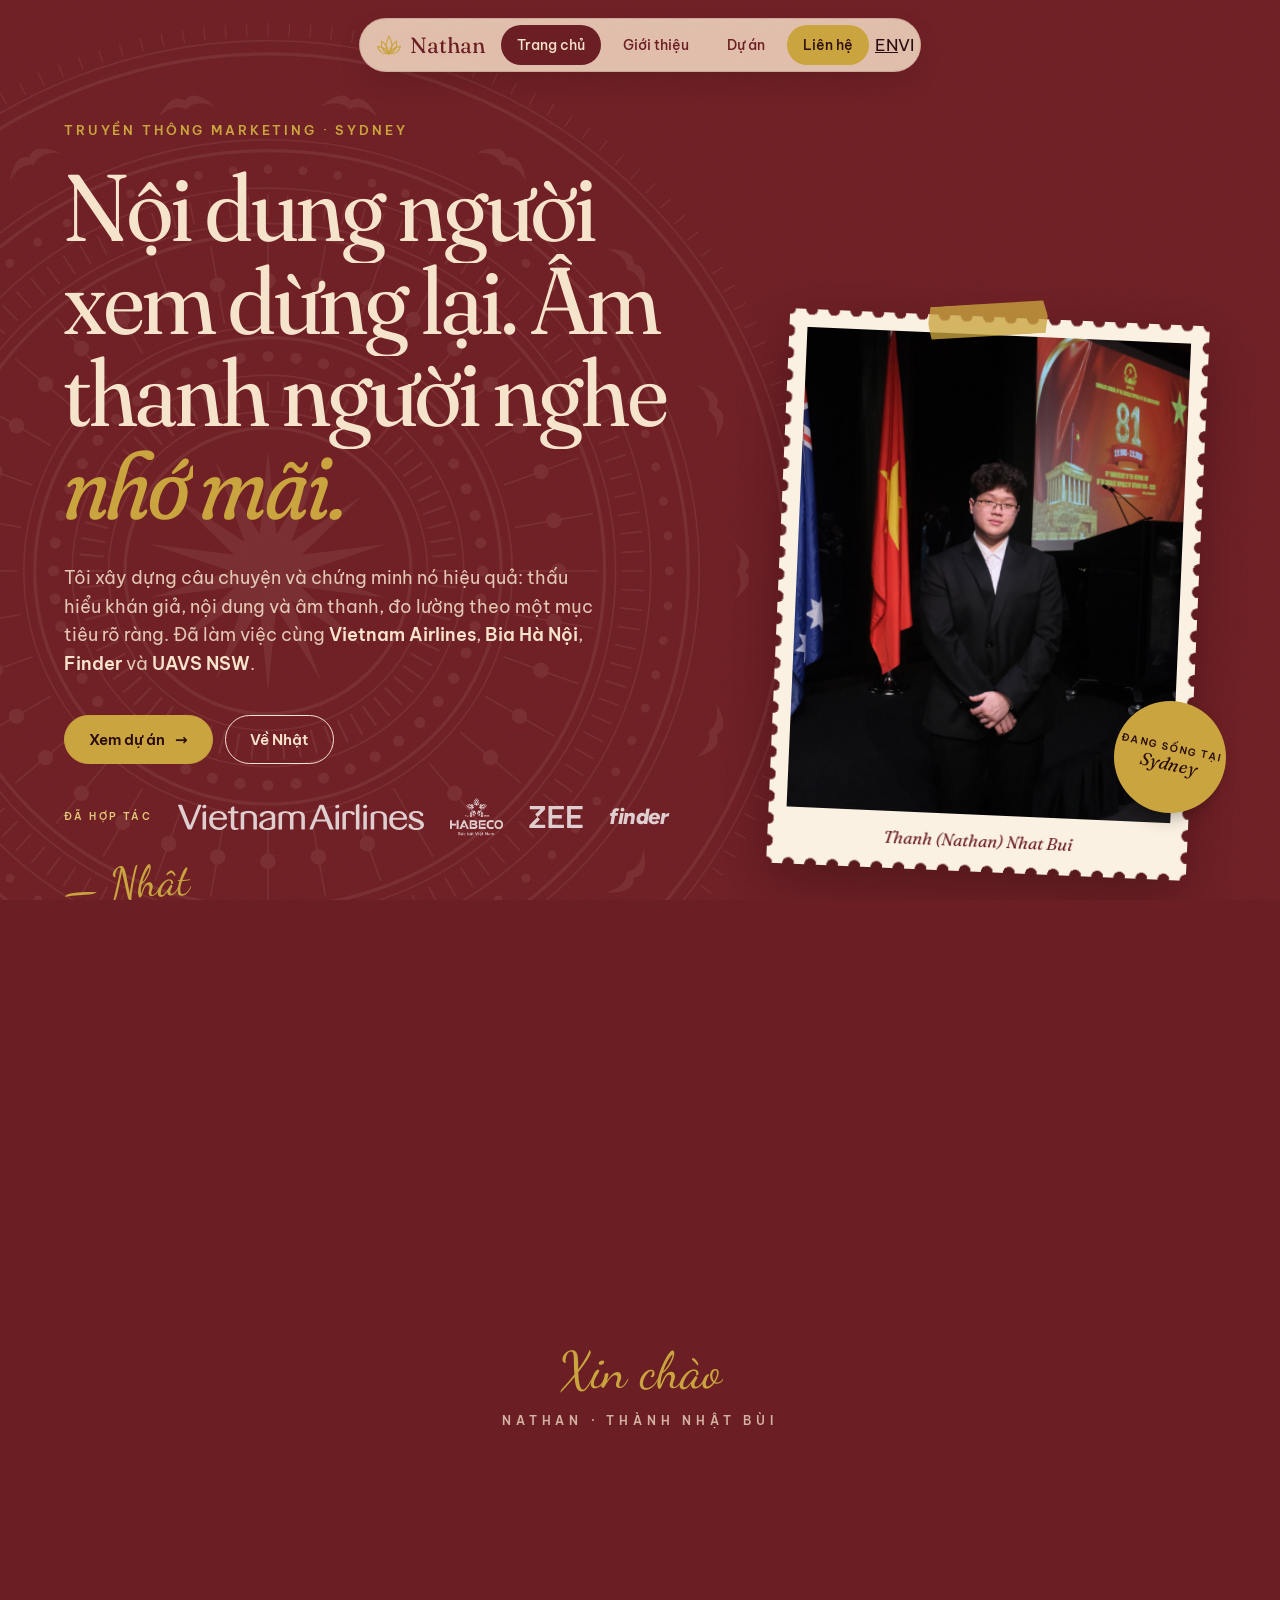
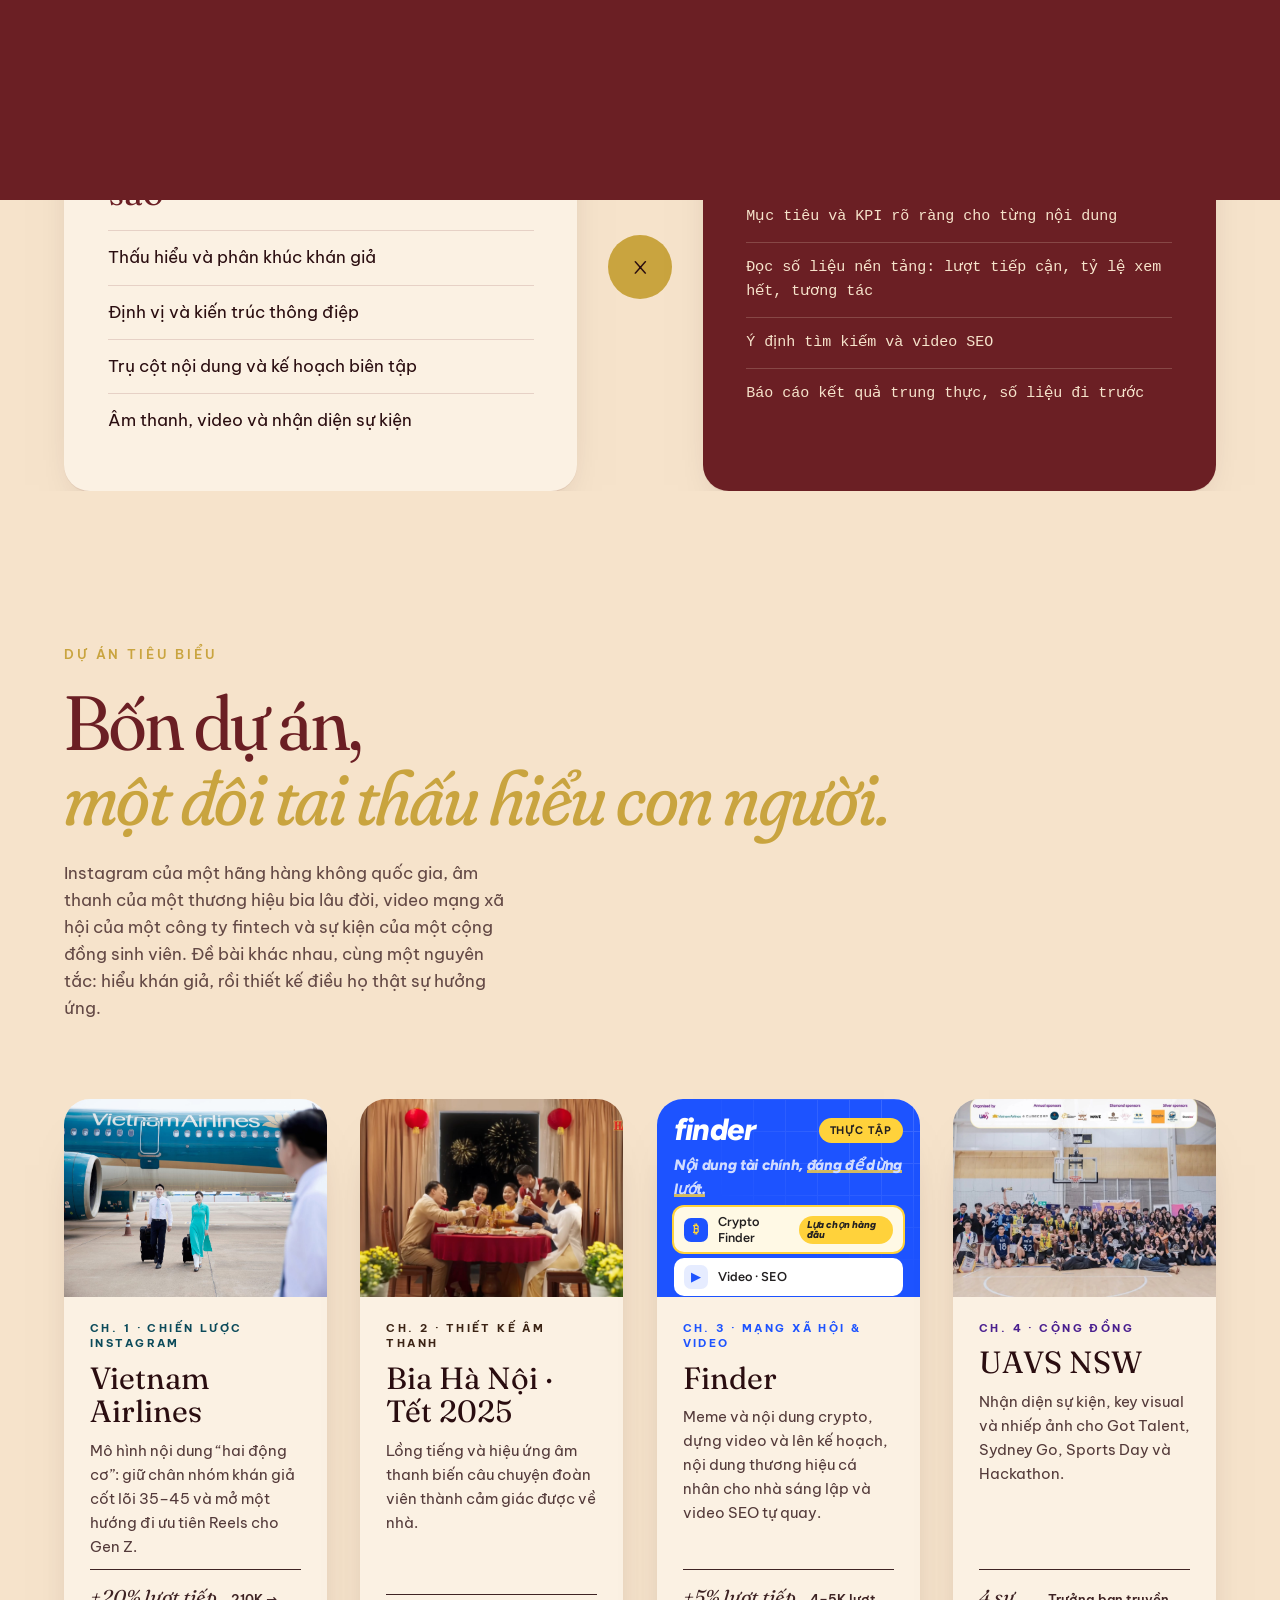
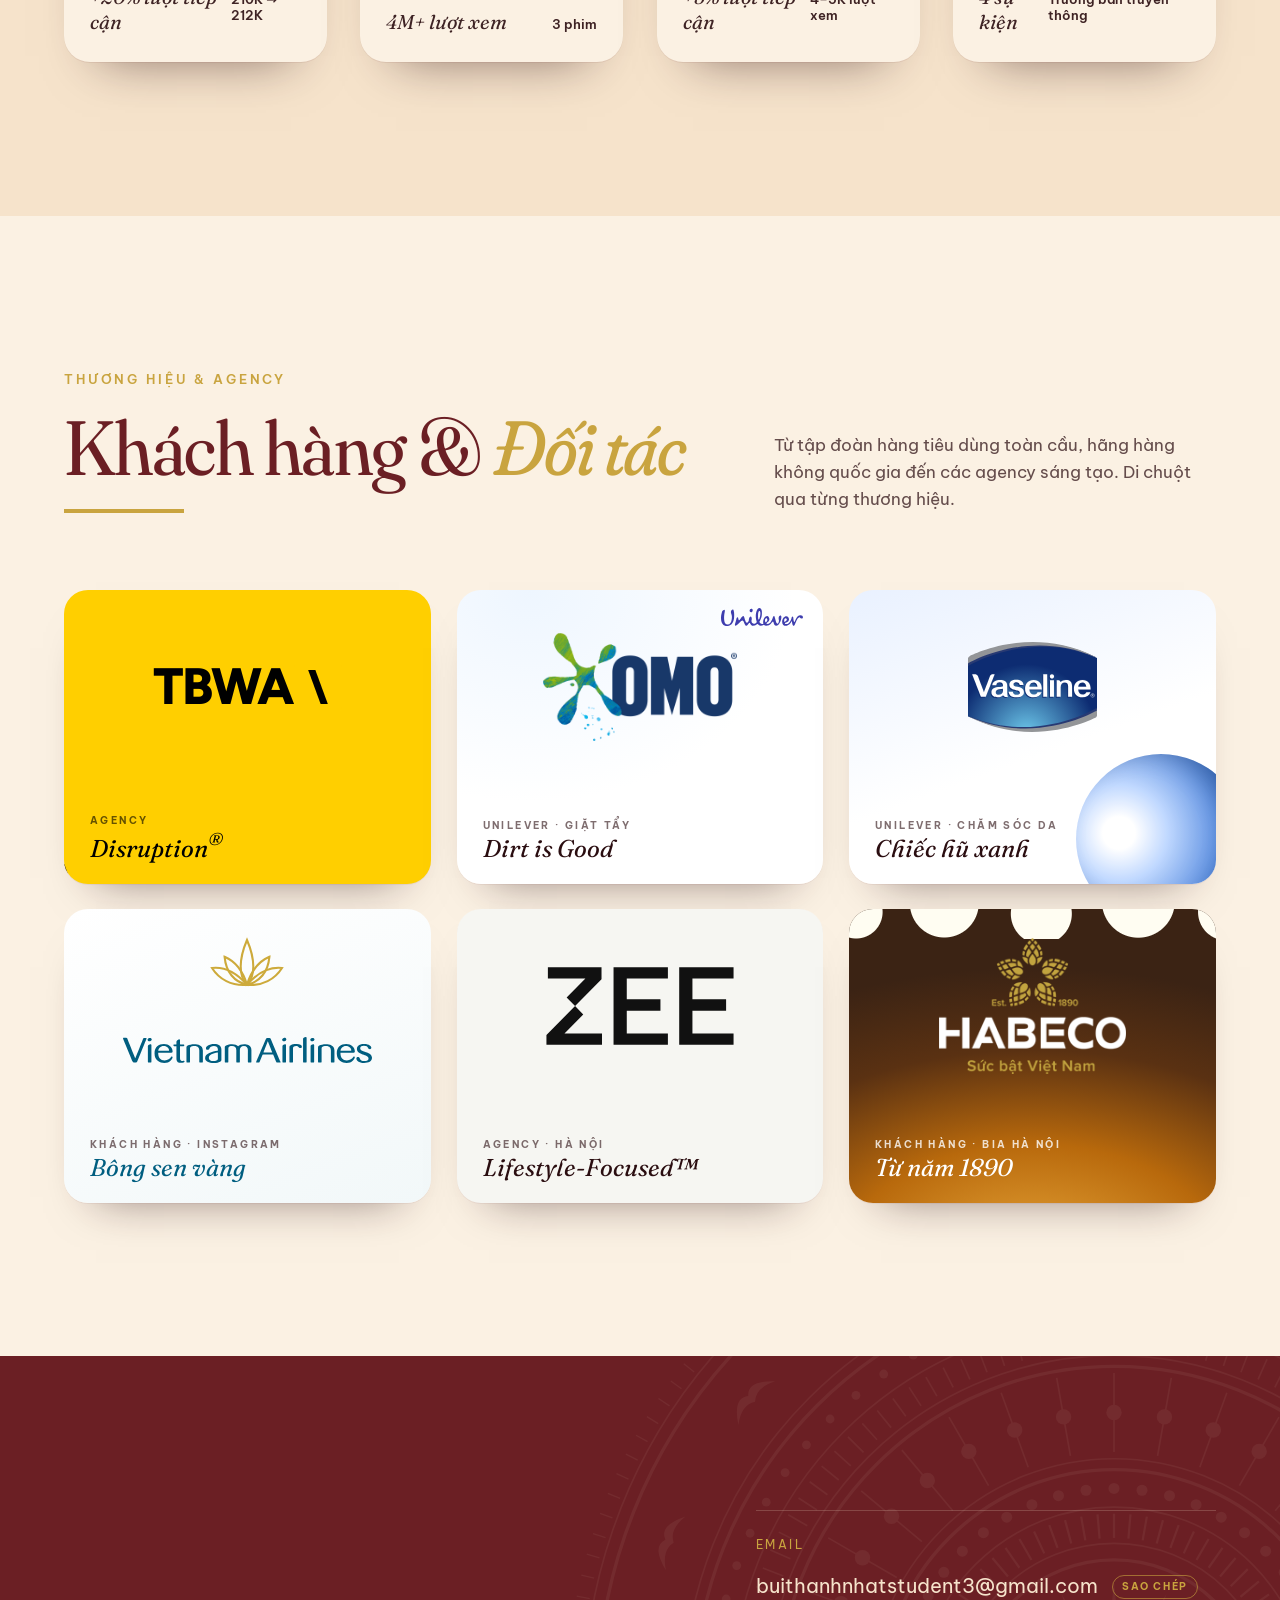
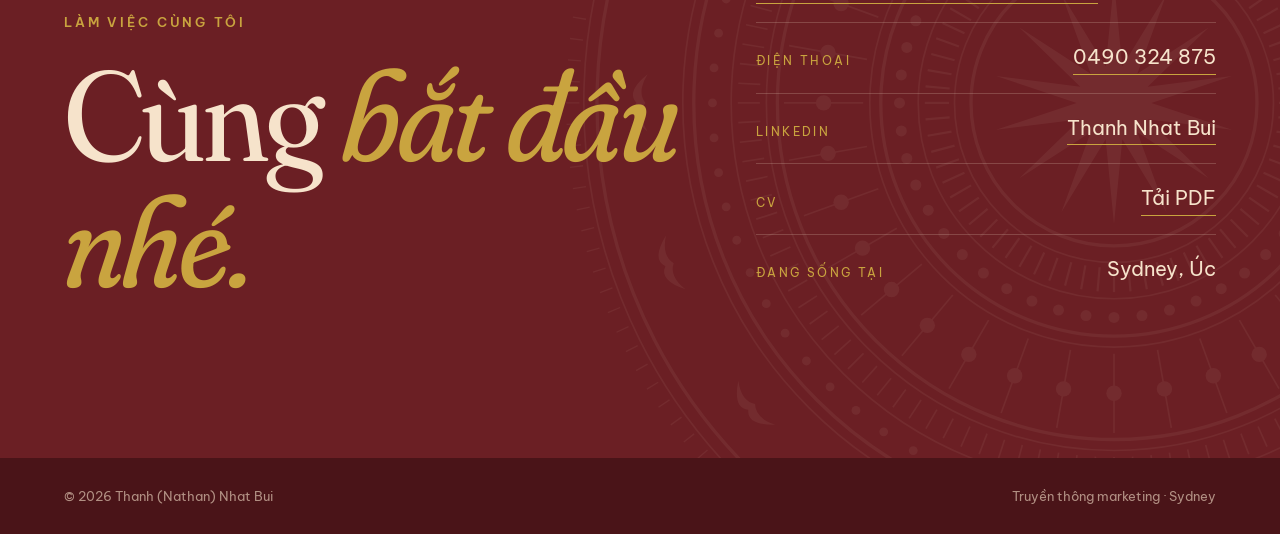
==== vi/index.html @ 5d53e976 "Add Vietnamese main pages" ====
<!DOCTYPE html>

<html lang="vi">
<head>
<meta charset="utf-8"/>
<meta content="width=device-width, initial-scale=1" name="viewport"/>
<title>Nathan Bui — Truyền thông Marketing</title>
<meta content="Bùi Thành Nhật (Nathan) — truyền thông marketing, Sydney. Các dự án cho Vietnam Airlines, Bia Hà Nội, Finder và UAVS NSW." name="description"/>
<meta content="website" property="og:type"/>
<meta content="Nathan Bui — Truyền thông Marketing" property="og:title"/>
<meta content="Bùi Thành Nhật (Nathan) — truyền thông marketing, Sydney. Các dự án cho Vietnam Airlines, Bia Hà Nội, Finder và UAVS NSW." property="og:description"/>
<meta content="https://heynathanbui.github.io/vi/index.html" property="og:url"/>
<meta content="https://heynathanbui.github.io/assets/img/og.jpg" property="og:image"/>
<meta content="1200" property="og:image:width"/>
<meta content="630" property="og:image:height"/>
<meta content="summary_large_image" name="twitter:card"/>
<link href="../assets/favicon.svg" rel="icon" type="image/svg+xml"/>
<link href="https://fonts.googleapis.com" rel="preconnect"/>
<link crossorigin="" href="https://fonts.gstatic.com" rel="preconnect"/>
<link href="https://fonts.googleapis.com/css2?family=Dancing+Script:wght@500;600&amp;family=Be+Vietnam+Pro:wght@400;500;600&amp;family=Figtree:ital,wght@0,600;0,700;1,800&amp;family=Fraunces:ital,opsz,wght,SOFT@0,9..144,300..600,0..100;1,9..144,300..600,0..100&amp;display=swap" rel="stylesheet"/>
<link href="../assets/css/style.css?v=20261024g" rel="stylesheet"/>
<link href="https://heynathanbui.github.io/index.html" hreflang="en" rel="alternate"/>
<link href="https://heynathanbui.github.io/vi/index.html" hreflang="vi" rel="alternate"/>
</head>
<body>
<nav aria-label="Điều hướng chính" class="nav">
<div class="nav__pill">
<a class="nav__brand" href="index.html">
<svg aria-hidden="true" fill="none" stroke="#c9a43f" stroke-linecap="round" stroke-width="2" viewbox="0 0 48 48">
<path d="M24 40 C17 32 17 20 24 8 C31 20 31 32 24 40Z"></path>
<path d="M24 40 C14 37 9 28 10 17 C17 21 22 29 24 40Z"></path>
<path d="M24 40 C34 37 39 28 38 17 C31 21 26 29 24 40Z"></path>
<path d="M24 40 C12 41 5 35 3 27 C11 27 19 32 24 40Z"></path>
<path d="M24 40 C36 41 43 35 45 27 C37 27 29 32 24 40Z"></path>
</svg>
<span>Nathan</span>
</a>
<a aria-current="page" class="nav__link" href="index.html">Trang chủ</a>
<a class="nav__link" href="about.html">Giới thiệu</a>
<a class="nav__link" href="projects.html">Dự án</a>
<a class="nav__link nav__cta" href="#contact">Liên hệ</a>
<span aria-label="Ngôn ngữ" class="nav__lang" role="group"><a href="../index.html" hreflang="en" lang="en">EN</a><a aria-current="true" lang="vi">VI</a></span>
</div>
</nav>
<!-- HERO -->
<header class="hero">
<div aria-hidden="true" class="drum"></div>
<div class="wrap hero__grid">
<div>
<p class="eyebrow reveal">Truyền thông marketing  ·  Sydney</p>
<h1 class="display split-css">Nội dung người xem dừng lại. Âm thanh người nghe <em>nhớ mãi.</em></h1>
<p class="hero__lede reveal" data-delay="2">Tôi xây dựng câu chuyện và chứng minh nó hiệu quả: thấu hiểu khán giả, nội dung và âm thanh, đo lường theo một mục tiêu rõ ràng. Đã làm việc cùng <strong>Vietnam Airlines</strong>, <strong>Bia Hà Nội</strong>, <strong>Finder</strong> và <strong>UAVS NSW</strong>.</p>
<div class="hero__actions reveal" data-delay="3"><a class="btn btn--gold" href="projects.html">Xem dự án <span class="arrow">→</span></a> <a class="btn btn--ghost" href="about.html">Về Nhật</a></div>
<div aria-label="Các thương hiệu tôi đã hợp tác" class="hero__logos reveal" data-delay="3">
<span class="hero__logos-k">Đã hợp tác</span>
<img alt="Vietnam Airlines" height="26" src="../assets/img/logos/brands/vietnam-airlines.svg"/>
<img alt="HABECO, nhà sản xuất Bia Hà Nội" height="38" src="../assets/img/logos/brands/habeco.png"/>
<img alt="Zee Agency" height="22" src="../assets/img/logos/brands/zee.svg"/>
<span aria-label="Finder" class="hero__logos-finder">finder</span>
</div>
<p class="sig reveal" data-delay="3">— Nhật<small>Sydney · Hà Nội</small></p>
<div class="reveal" data-delay="3">
<div aria-label="Tạm dừng hoặc phát hiệu ứng sóng âm" class="wave" data-step="2" role="button" tabindex="0"></div>
</div>
</div>
<div class="hero__photo reveal" data-delay="2">
<span aria-hidden="true" class="tape"></span>
<div class="stamp-wrap tilt-r">
<figure class="stamp" style="margin:0">
<img alt="Nathan mặc vest đen đứng cạnh quốc kỳ Việt Nam và Úc tại một sự kiện trang trọng" height="2000" src="../assets/img/hero.jpg" width="1126"/>
<figcaption>Thanh (Nathan) Nhat Bui</figcaption>
</figure>
</div>
<div aria-hidden="true" class="sticker"><span><small>Đang sống tại</small>Sydney</span></div>
</div>
</div>
<a class="scroll-cue" href="#work">Cuộn xuống</a>
</header>
<div aria-hidden="true" class="ticker"><div class="ticker__in"><span>Chiến lược nội dung</span><span>Thiết kế âm thanh</span><span>Video</span><span>Việt Nam</span><span>Sydney</span><span>APAC</span> <span>Chiến lược nội dung</span><span>Thiết kế âm thanh</span><span>Video</span><span>Việt Nam</span><span>Sydney</span><span>APAC</span></div></div>
<!-- TWO SIDES -->
<section class="section section--paper twosides">
<div class="wrap">
<div class="section__head">
<div>
<p class="eyebrow reveal">Cách tôi làm việc</p>
<h2 class="display h2 reveal" data-delay="1">Ý tưởng,<br/><em>và bằng chứng.</em></h2>
</div>
<p class="section__note reveal" data-delay="2">Marketing tốt cần cả hai: một ý tưởng khiến người ta quan tâm, và bằng chứng cho thấy nó hiệu quả. Mỗi dự án ở đây đều thể hiện cả hai.</p>
</div>
<div class="sides">
<article class="side reveal">
<span class="side__k">Ý tưởng</span>
<h3>Nói gì, và tạo cảm xúc ra sao</h3>
<ul><li>Thấu hiểu và phân khúc khán giả</li><li>Định vị và kiến trúc thông điệp</li><li>Trụ cột nội dung và kế hoạch biên tập</li><li>Âm thanh, video và nhận diện sự kiện</li></ul>
</article>
<span aria-hidden="true" class="sides__x reveal" data-delay="1">×</span>
<article class="side side--tech reveal" data-delay="2">
<span class="side__k">Bằng chứng</span>
<h3>Làm sao biết nó hiệu quả</h3>
<ul><li>Mục tiêu và KPI rõ ràng cho từng nội dung</li><li>Đọc số liệu nền tảng: lượt tiếp cận, tỷ lệ xem hết, tương tác</li><li>Ý định tìm kiếm và video SEO</li><li>Báo cáo kết quả trung thực, số liệu đi trước</li></ul>
</article>
</div>
</div>
</section>
<!-- SELECTED WORK -->
<section class="section section--paper" id="work">
<div class="wrap">
<div class="section__head">
<div>
<p class="eyebrow reveal">Dự án tiêu biểu</p>
<h2 class="display h2 reveal" data-delay="1">Bốn dự án,<br/><em>một đôi tai thấu hiểu con người.</em></h2>
</div>
<p class="section__note reveal" data-delay="2">Instagram của một hãng hàng không quốc gia, âm thanh của một thương hiệu bia lâu đời, video mạng xã hội của một công ty fintech và sự kiện của một cộng đồng sinh viên. Đề bài khác nhau, cùng một nguyên tắc: hiểu khán giả, rồi thiết kế điều họ thật sự hưởng ứng.</p>
</div>
<div class="cases">
<a class="case-card case-card--vna reveal" data-cursor="Xem" href="work/vietnam-airlines.html">
<div class="case-card__img"><img alt="Tổ bay Vietnam Airlines đi bộ cạnh máy bay" loading="lazy" src="../assets/img/vna-crew-tarmac.jpg"/></div>
<div class="case-card__body">
<span class="case-card__k">Ch. 1 · Chiến lược Instagram</span>
<h3>Vietnam Airlines</h3>
<p>Mô hình nội dung “hai động cơ”: giữ chân nhóm khán giả cốt lõi 35–45 và mở một hướng đi ưu tiên Reels cho Gen Z.</p>
<div class="case-card__stat"><span>+20% lượt tiếp cận</span><span>210K → 212K</span></div>
</div>
</a>
<a class="case-card case-card--beer reveal" data-cursor="Xem" data-delay="1" href="work/beer-hanoi.html">
<div class="case-card__img"><img alt="Một gia đình nâng ly trong bữa cơm Tết, cảnh trong TVC Bia Hà Nội" loading="lazy" src="../assets/img/beer-dinner.jpg"/></div>
<div class="case-card__body">
<span class="case-card__k">Ch. 2 · Thiết kế âm thanh</span>
<h3>Bia Hà Nội · Tết 2025</h3>
<p>Lồng tiếng và hiệu ứng âm thanh biến câu chuyện đoàn viên thành cảm giác được về nhà.</p>
<div class="case-card__stat"><span>4M+ lượt xem</span><span>3 phim</span></div>
</div>
</a>
<a class="case-card case-card--finder reveal" data-cursor="Xem" data-delay="2" href="work/finder.html">
<div class="case-card__img"><div class="fc" style="aspect-ratio:4/3; border-radius:0">
<div class="fc__top"><span class="fc__logo">finder</span><span class="fc__pill">Thực tập</span></div>
<p class="fc__h" style="color:#fff">Nội dung tài chính, <em>đáng để dừng lướt.</em></p>
<div class="fc__rows"><div class="fc__row best"><i>₿</i><span>Crypto Finder</span><b>Lựa chọn hàng đầu</b></div><div class="fc__row"><i>▶</i><span>Video · SEO</span></div></div>
</div></div>
<div class="case-card__body">
<span class="case-card__k">Ch. 3 · Mạng xã hội &amp; video</span>
<h3>Finder</h3>
<p>Meme và nội dung crypto, dựng video và lên kế hoạch, nội dung thương hiệu cá nhân cho nhà sáng lập và video SEO tự quay.</p>
<div class="case-card__stat"><span>+5% lượt tiếp cận</span><span>4–5K lượt xem</span></div>
</div>
</a>
<a class="case-card case-card--uavs reveal" data-cursor="Xem" data-delay="3" href="work/uavs.html">
<div class="case-card__img"><img alt="Mọi người tại UAVS Sports Day chụp ảnh trên sân bóng rổ" loading="lazy" src="../assets/img/community-sportday.jpg"/></div>
<div class="case-card__body">
<span class="case-card__k">Ch. 4 · Cộng đồng</span>
<h3>UAVS NSW</h3>
<p>Nhận diện sự kiện, key visual và nhiếp ảnh cho Got Talent, Sydney Go, Sports Day và Hackathon.</p>
<div class="case-card__stat"><span>4 sự kiện</span><span>Trưởng ban truyền thông</span></div>
</div>
</a>
</div>
</div>
</section>
<!-- CLIENTS -->
<section class="section clients clients--v2">
<div class="wrap">
<div class="section__head">
<div>
<p class="eyebrow reveal">Thương hiệu &amp; agency</p>
<h2 class="display h2 reveal" data-delay="1">Khách hàng &amp; <em>Đối tác</em></h2>
<hr class="rule reveal" data-delay="2"/>
</div>
<p class="section__note reveal" data-delay="2">Từ tập đoàn hàng tiêu dùng toàn cầu, hãng hàng không quốc gia đến các agency sáng tạo. Di chuột qua từng thương hiệu.</p>
</div>
<div class="brands">
<article class="brand brand--tbwa reveal" data-cursor="TBWA\">
<span aria-hidden="true" class="brand__slash"></span>
<div class="brand__logo"><img alt="" src="../assets/img/logos/brands/tbwa.svg"/><b>TBWA</b></div>
<p class="brand__k">Agency</p><p class="brand__t">Disruption<sup>®</sup></p>
<span class="sr-only">TBWA</span>
</article>
<article class="brand brand--omo reveal" data-cursor="OMO" data-delay="1">
<span aria-hidden="true" class="bubbles"><i></i><i></i><i></i><i></i><i></i><i></i><i></i></span>
<div class="brand__logo"><img alt="OMO" src="../assets/img/logos/brands/omo.png"/></div>
<div class="brand__sub"><img alt="Unilever" src="../assets/img/logos/brands/unilever.svg"/></div>
<p class="brand__k">Unilever · Giặt tẩy</p><p class="brand__t">Dirt is Good</p>
</article>
<article class="brand brand--vaseline reveal" data-cursor="Vaseline" data-delay="2">
<span aria-hidden="true" class="drop"></span>
<div class="brand__logo"><img alt="Vaseline" src="../assets/img/logos/brands/vaseline.svg"/></div>
<p class="brand__k">Unilever · Chăm sóc da</p><p class="brand__t">Chiếc hũ xanh</p>
</article>
<article class="brand brand--vna reveal" data-cursor="VNA">
<svg aria-hidden="true" class="lotus" viewbox="0 0 120 80"><g fill="none" stroke="#c9a227" stroke-linecap="round" stroke-width="3"><path d="M60 74C48 62 48 38 60 10c12 28 12 52 0 64z"></path><path d="M60 74C42 70 30 56 28 34c14 6 26 20 32 40z"></path><path d="M60 74c18-4 30-18 32-40-14 6-26 20-32 40z"></path><path d="M60 74C38 76 20 66 10 50c18-2 36 8 50 24z"></path><path d="M60 74c22 2 40-8 50-24-18-2-36 8-50 24z"></path></g></svg>
<img alt="" aria-hidden="true" class="brand__plane" src="../assets/img/vna-plane-cutout.png"/>
<div class="brand__logo"><img alt="Vietnam Airlines" src="../assets/img/logos/brands/vietnam-airlines.svg"/></div>
<p class="brand__k">Khách hàng · Instagram</p><p class="brand__t">Bông sen vàng</p>
</article>
<article class="brand brand--zee reveal" data-cursor="ZEE" data-delay="1">
<svg aria-hidden="true" class="zz" preserveaspectratio="none" viewbox="0 0 300 60"><path d="M0 50 L40 10 L80 50 L120 10 L160 50 L200 10 L240 50 L280 10 L320 50"></path></svg>
<div class="brand__logo"><img alt="ZEE Agency" src="../assets/img/logos/brands/zee.svg"/></div>
<p class="brand__k">Agency · Hà Nội</p><p class="brand__t">Lifestyle-Focused™</p>
</article>
<article class="brand brand--bia reveal" data-cursor="Dô!" data-delay="2">
<span aria-hidden="true" class="bubbles"><i></i><i></i><i></i><i></i><i></i><i></i><i></i></span>
<span aria-hidden="true" class="foam"></span>
<div class="brand__logo"><img alt="HABECO, nhà sản xuất Bia Hà Nội" src="../assets/img/logos/brands/habeco.png"/></div>
<p class="brand__k">Khách hàng · Bia Hà Nội</p><p class="brand__t">Từ năm 1890</p>
</article>
</div>
</div>
</section>
<!-- CONTACT -->
<section class="section section--ox contact" id="contact">
<div aria-hidden="true" class="drum"></div>
<div class="wrap contact__grid">
<div>
<p class="eyebrow reveal">Làm việc cùng tôi</p>
<h2 class="display reveal" data-delay="1">Cùng <em>bắt đầu nhé.</em></h2>
</div>
<ul class="contact__list reveal" data-delay="2">
<li><span>Email</span><span class="contact__val"><a href="mailto:buithanhnhatstudent3@gmail.com">buithanhnhatstudent3@gmail.com</a><button aria-label="Sao chép địa chỉ email" class="copy" data-copy="buithanhnhatstudent3@gmail.com">Sao chép</button></span></li>
<li><span>Điện thoại</span><a href="tel:+61490324875">0490 324 875</a></li>
<li><span>LinkedIn</span><a href="https://www.linkedin.com/in/bui-thanh-nhat-42ab19323/" rel="noopener" target="_blank">Thanh Nhat Bui</a></li>
<li><span>CV</span><a href="../assets/Thanh-Nhat-Bui-CV.pdf" rel="noopener" target="_blank">Tải PDF</a></li>
<li><span>Đang sống tại</span><span>Sydney, Úc</span></li>
</ul>
</div>
</section>
<footer class="footer">
<div class="wrap"><span>© <span data-year=""></span> Thanh (Nathan) Nhat Bui</span> <span>Truyền thông marketing · Sydney</span></div>
</footer>
<script src="../assets/js/main.js?v=20261024g"></script>
</body>
</html>
---- assets/css/style.css ----
/* ==========================================================
   Nathan (Thanh Nhat Bui) — portfolio
   Palette: oxblood / cream / gold. Type: Fraunces + Be Vietnam Pro
   ========================================================== */

:root {
  --oxblood: #6b1f24;
  --oxblood-deep: #4a1418;
  --cream: #f6e3cb;
  --paper: #fbf1e3;
  --gold: #c9a43f;
  --gold-soft: #e2c77a;
  --ink: #2a0d10;

  --serif: "Fraunces", Georgia, serif;
  --sans: "Be Vietnam Pro", system-ui, sans-serif;

  --gutter: clamp(16px, 5vw, 80px);
  --max: 1280px;
  --ease: cubic-bezier(.2, .7, .2, 1);
}

*, *::before, *::after { box-sizing: border-box; }
html { scroll-behavior: smooth; }
body {
  margin: 0;
  background: var(--cream);
  color: var(--ink);
  font-family: var(--sans);
  font-size: 17px;
  line-height: 1.6;
  -webkit-font-smoothing: antialiased;
  overflow-x: clip;
}
html { overflow-x: clip; }
img { display: block; max-width: 100%; }
a { color: inherit; }

.wrap { width: 100%; max-width: var(--max); margin: 0 auto; padding: 0 var(--gutter); }

/* ---------- type ---------- */
.eyebrow {
  font-family: var(--sans);
  font-size: 13px;
  font-weight: 600;
  letter-spacing: .22em;
  text-transform: uppercase;
  color: var(--gold);
  margin: 0 0 20px;
}
.display {
  font-family: var(--serif);
  font-weight: 400;
  font-variation-settings: "opsz" 144, "SOFT" 50;
  line-height: .98;
  letter-spacing: -.02em;
  margin: 0;
}
.display em { font-style: italic; color: var(--gold); font-variation-settings: "opsz" 144, "SOFT" 100; }
.h2 { font-size: clamp(40px, 6vw, 84px); }
.chapter {
  font-family: var(--serif);
  font-style: italic;
  font-size: clamp(22px, 2.4vw, 30px);
  color: var(--gold);
  margin: 0 0 6px;
}

/* ---------- pill nav ---------- */
.nav {
  position: fixed; inset: 18px 0 auto; z-index: 50;
  display: flex; justify-content: center; pointer-events: none;
  padding: 0 16px;
}
.nav__pill {
  pointer-events: auto;
  display: flex; align-items: center; gap: 6px;
  padding: 6px 6px 6px 16px;
  background: rgba(246, 227, 203, .82);
  backdrop-filter: blur(14px) saturate(1.4);
  -webkit-backdrop-filter: blur(14px) saturate(1.4);
  border: 1px solid rgba(107, 31, 36, .14);
  border-radius: 999px;
  box-shadow: 0 10px 30px -12px rgba(42, 13, 16, .35);
  max-width: 100%;
}
.nav__brand {
  display: flex; align-items: center; gap: 8px; margin-right: 10px;
  font-family: var(--serif); font-size: 22px; color: var(--oxblood); text-decoration: none;
}
.nav__brand svg { width: 26px; height: 26px; }
.nav a.nav__link {
  font-size: 14px; font-weight: 500; text-decoration: none; color: var(--oxblood);
  padding: 9px 16px; border-radius: 999px; transition: background .25s, color .25s;
  white-space: nowrap;
}
.nav a.nav__link:hover { background: rgba(107, 31, 36, .08); }
.nav a.nav__link[aria-current="page"] { background: var(--oxblood); color: var(--cream); }
.nav a.nav__cta { background: var(--gold); color: var(--ink); }
.nav a.nav__cta:hover { background: var(--gold-soft); }

/* ---------- hero ---------- */
.hero {
  position: relative;
  min-height: 100vh; min-height: 100svh;
  background: var(--oxblood);
  color: var(--cream);
  overflow: hidden;
  display: flex; align-items: center;
  padding: 120px 0 80px;
}
.hero::after { /* paper grain */
  content: ""; position: absolute; inset: 0; pointer-events: none; opacity: .18; mix-blend-mode: overlay;
  background-image: url("data:image/svg+xml,%3Csvg xmlns='http://www.w3.org/2000/svg' width='160' height='160'%3E%3Cfilter id='n'%3E%3CfeTurbulence type='fractalNoise' baseFrequency='.9' numOctaves='3' stitchTiles='stitch'/%3E%3C/filter%3E%3Crect width='100%25' height='100%25' filter='url(%23n)'/%3E%3C/svg%3E");
}
.drum {
  position: absolute; width: min(1100px, 130vw); aspect-ratio: 1;
  left: -22%; top: 50%; translate: 0 -50%;
  color: var(--cream); opacity: .07;
  animation: spin 240s linear infinite;
}
@keyframes spin { to { rotate: 360deg; } }

.hero__grid {
  position: relative; z-index: 2;
  display: grid; grid-template-columns: 1.15fr .85fr; gap: clamp(32px, 6vw, 96px); align-items: center;
}
.hero__grid > * { min-width: 0; }
.hero h1 { font-size: clamp(48px, 7.4vw, 112px); }
.hero__lede { max-width: 30em; font-size: clamp(17px, 1.4vw, 20px); color: rgba(246, 227, 203, .86); margin: 32px 0 0; }
.hero__lede strong { color: var(--cream); font-weight: 600; }

.hero__actions { display: flex; flex-wrap: wrap; gap: 12px; margin-top: 36px; }
.btn {
  display: inline-flex; align-items: center; gap: 10px;
  font: 600 15px/1 var(--sans); text-decoration: none;
  padding: 16px 24px; border-radius: 999px; border: 1.5px solid currentColor;
  transition: transform .3s var(--ease), background .3s, color .3s;
}
.btn:hover { transform: translateY(-2px); }
.btn--gold { background: var(--gold); border-color: var(--gold); color: var(--ink); }
.btn--gold:hover { background: var(--gold-soft); border-color: var(--gold-soft); }
.btn--ghost { color: var(--cream); }
.btn--ghost:hover { background: var(--cream); color: var(--oxblood); }
.btn .arrow { transition: transform .3s var(--ease); }
.btn:hover .arrow { transform: translateX(4px); }

/* waveform */
.wave {
  display: flex; align-items: center; gap: 3px; height: 56px; margin-top: 44px;
  max-width: 560px; cursor: pointer; overflow: hidden;
}
.wave span {
  flex: 1; min-width: 2px; border-radius: 2px; background: var(--gold);
  height: calc(var(--h) * 100%); transform-origin: center;
  animation: pulse 1.6s ease-in-out infinite; animation-delay: var(--d);
  animation-play-state: paused;
}
.wave.is-playing span { animation-play-state: running; }
@keyframes pulse { 0%, 100% { transform: scaleY(1); } 50% { transform: scaleY(.35); } }
.wave__label { font-size: 12px; letter-spacing: .2em; text-transform: uppercase; color: rgba(246, 227, 203, .6); margin-top: 12px; }

/* ---------- stamp frame (scalloped edge) ---------- */
.stamp-wrap { filter: drop-shadow(0 18px 28px rgba(20, 4, 6, .35)); }
.stamp {
  --r: 6px; --s: 22px;
  background: var(--paper);
  padding: 18px;
  -webkit-mask:
    radial-gradient(var(--r) at var(--r) var(--r), #0000 97%, #000) calc(-1 * var(--r)) calc(-1 * var(--r)) / var(--s) var(--s) round,
    linear-gradient(#000 0 0) center / calc(100% - var(--s)) calc(100% - var(--s)) no-repeat;
          mask:
    radial-gradient(var(--r) at var(--r) var(--r), #0000 97%, #000) calc(-1 * var(--r)) calc(-1 * var(--r)) / var(--s) var(--s) round,
    linear-gradient(#000 0 0) center / calc(100% - var(--s)) calc(100% - var(--s)) no-repeat;
}
.stamp img { width: 100%; height: 100%; object-fit: cover; }
.stamp figcaption {
  font-family: var(--serif); font-style: italic; font-size: 17px; color: var(--oxblood);
  text-align: center; padding-top: 12px;
}
.tilt-l { rotate: -3deg; }
.tilt-r { rotate: 2.5deg; }

.hero__photo { position: relative; justify-self: center; width: min(420px, 100%); }
.hero__photo .stamp img { aspect-ratio: 4 / 5; object-position: 50% 78%; }
.hero__photo .stamp-wrap { transition: rotate .6s var(--ease); }
.hero__photo:hover .stamp-wrap { rotate: 1deg; }
.tape {
  position: absolute; z-index: 3; width: 120px; height: 34px;
  background: rgba(201, 164, 63, .78);
  top: -14px; left: 50%; translate: -50% 0; rotate: -4deg;
  clip-path: polygon(3% 0, 97% 4%, 100% 50%, 97% 100%, 2% 96%, 0 50%);
}
.sticker {
  position: absolute; z-index: 4;
  font-family: var(--serif); font-style: italic; font-size: 18px; line-height: 1.1;
  color: var(--ink); background: var(--gold);
  width: 112px; height: 112px; border-radius: 50%;
  display: grid; place-items: center; text-align: center;
  right: -28px; bottom: 60px; rotate: 12deg;
  box-shadow: 0 10px 20px -8px rgba(0, 0, 0, .4);
}
.sticker small { display: block; font: 600 10px/1.3 var(--sans); letter-spacing: .16em; text-transform: uppercase; font-style: normal; }

.scroll-cue {
  position: absolute; bottom: 28px; left: 50%; translate: -50% 0; z-index: 2;
  font-size: 11px; letter-spacing: .3em; text-transform: uppercase; color: rgba(246, 227, 203, .55);
  display: flex; flex-direction: column; align-items: center; gap: 10px; text-decoration: none;
}
.scroll-cue::after { content: ""; width: 1px; height: 36px; background: linear-gradient(var(--gold), transparent); animation: drip 2s ease-in-out infinite; transform-origin: top; }
@keyframes drip { 0% { transform: scaleY(0); } 60% { transform: scaleY(1); } 100% { transform: scaleY(1); opacity: 0; } }

/* ---------- sections ---------- */
.section { padding: clamp(80px, 12vw, 160px) 0; position: relative; }
.section--paper { background: var(--cream); }
.section--ox { background: var(--oxblood); color: var(--cream); }
.section__head { display: flex; flex-wrap: wrap; align-items: end; justify-content: space-between; gap: 24px; margin-bottom: clamp(48px, 6vw, 80px); }
.section__head .display { color: var(--oxblood); }
.section--ox .section__head .display { color: var(--cream); }
.rule { width: 120px; height: 4px; background: var(--gold); border: 0; margin: 24px 0 0; }
.section__note { max-width: 26em; color: rgba(42, 13, 16, .72); margin: 0; }

/* selected work: chapter cards */
.chapters { display: grid; grid-template-columns: 1fr 1fr; gap: clamp(32px, 5vw, 72px); }
.chapter-card { text-decoration: none; display: block; }
.chapter-card:nth-child(2) { margin-top: clamp(40px, 8vw, 120px); }
.chapter-card .stamp img { aspect-ratio: 16 / 10; }
.chapter-card .stamp-wrap { transition: rotate .6s var(--ease), translate .6s var(--ease); }
.chapter-card:hover .stamp-wrap { rotate: 0deg; translate: 0 -6px; }
.chapter-card h3 { font-family: var(--serif); font-weight: 500; font-size: clamp(28px, 3vw, 40px); color: var(--oxblood); margin: 28px 0 6px; line-height: 1.1; }
.chapter-card p { margin: 0; color: rgba(42, 13, 16, .72); }
.chapter-card .more { display: inline-flex; gap: 8px; margin-top: 16px; font-weight: 600; font-size: 14px; color: var(--oxblood); border-bottom: 1.5px solid var(--gold); padding-bottom: 3px; }
.chapter-card .stat { font-family: var(--serif); color: var(--gold); font-size: 18px; font-style: italic; }

/* clients */
.clients { background: var(--paper); }
.logos { display: grid; grid-template-columns: repeat(3, minmax(0, 1fr)); gap: clamp(16px, 3vw, 36px); }
.logo-tile {
  background: #fff; border-radius: 6px; aspect-ratio: 16 / 10;
  display: flex; align-items: center; justify-content: center; padding: 6% 12%; min-width: 0;
  box-shadow: 0 1px 0 rgba(107, 31, 36, .08), 0 18px 30px -22px rgba(42, 13, 16, .45);
  transition: rotate .5s var(--ease), translate .5s var(--ease);
}
.logo-tile:nth-child(odd) { rotate: -1.2deg; }
.logo-tile:nth-child(even) { rotate: 1deg; }
.logo-tile:hover { rotate: 0deg; translate: 0 -4px; }
.logo-tile img { max-width: 72%; max-height: 62%; width: auto; height: auto; object-fit: contain; }
.logo-tile img.is-wide { max-width: 78%; max-height: 36%; }

/* contact */
.contact { text-align: left; overflow: hidden; }
.contact .display { font-size: clamp(56px, 10vw, 150px); }
.contact__grid { display: grid; grid-template-columns: 1.4fr 1fr; gap: 48px; align-items: end; position: relative; z-index: 2; }
.contact__list { list-style: none; padding: 0; margin: 0; font-size: clamp(18px, 1.6vw, 22px); }
.contact__list li { padding: 18px 0; border-top: 1px solid rgba(246, 227, 203, .2); display: flex; justify-content: space-between; gap: 16px; }
.contact__list li span:first-child { font-size: 12px; letter-spacing: .2em; text-transform: uppercase; color: var(--gold); padding-top: 6px; }
.contact__list a { text-decoration: none; border-bottom: 1px solid var(--gold); }
.contact .drum { left: auto; right: -30%; opacity: .06; }

.footer { background: var(--oxblood-deep); color: rgba(246, 227, 203, .6); font-size: 13px; padding: 28px 0; }
.footer .wrap { display: flex; justify-content: space-between; flex-wrap: wrap; gap: 12px; }

/* ---------- reveal on scroll ---------- */
.reveal { opacity: 0; translate: 0 28px; transition: opacity .9s var(--ease), translate .9s var(--ease); }
.reveal.is-in { opacity: 1; translate: 0 0; }
.reveal[data-delay="1"] { transition-delay: .12s; }
.reveal[data-delay="2"] { transition-delay: .24s; }
.reveal[data-delay="3"] { transition-delay: .36s; }

/* ---------- responsive ---------- */
@media (max-width: 900px) {
  .hero__grid, .contact__grid { grid-template-columns: 1fr; }
  .hero__photo { width: min(340px, 82%); margin-top: 24px; }
  .sticker { width: 92px; height: 92px; font-size: 15px; right: -18px; }
  .chapters { grid-template-columns: 1fr; }
  .chapter-card:nth-child(2) { margin-top: 0; }
  .logos { grid-template-columns: repeat(2, minmax(0, 1fr)); }
}
@media (max-width: 560px) {
  .nav__brand span { display: none; }
  .nav__brand { margin-right: 2px; }
  .nav a.nav__link { padding: 9px 11px; font-size: 13px; }
  .nav__pill { padding-left: 10px; gap: 2px; }
  .scroll-cue { display: none; }
  .wave { gap: 2px; height: 44px; }
  .wave span { min-width: 1px; }
}
@media (prefers-reduced-motion: reduce) {
  *, *::before, *::after { animation: none !important; transition: none !important; }
  .reveal { opacity: 1; translate: 0 0; }
}

/* ==========================================================
   Shared inner-page pieces
   ========================================================== */
.prop { position: absolute; z-index: 5; pointer-events: none; filter: drop-shadow(0 10px 14px rgba(42, 13, 16, .28)); }
.prop img { width: 100%; height: auto; }
.prop.float { animation: bob 6s ease-in-out infinite; }
@keyframes bob { 50% { translate: 0 -8px; } }

.page-head { position: relative; overflow: hidden; padding: 150px 0 90px; }
.page-head--ox { background: var(--oxblood); color: var(--cream); }
.page-head--paper { background: var(--paper); }

/* ---------- ABOUT ---------- */
.about-hero__grid { display: grid; grid-template-columns: .8fr 1.2fr; gap: clamp(40px, 7vw, 110px); align-items: center; position: relative; z-index: 2; }
.about-hero__grid > * { min-width: 0; }
.about-photo { position: relative; max-width: 440px; }
.about-photo .stamp img { aspect-ratio: 1 / 1.05; object-position: 40% 30%; }
.name-tag {
  position: absolute; left: -18px; bottom: -26px; z-index: 4; rotate: -4deg;
  background: var(--gold); color: var(--ink); padding: 12px 18px 12px 16px; border-radius: 4px;
  box-shadow: 0 12px 22px -10px rgba(0, 0, 0, .5);
  font: 600 12px/1.5 var(--sans); letter-spacing: .14em; text-transform: uppercase;
}
.name-tag span { display: block; font: italic 400 16px/1.3 var(--serif); letter-spacing: 0; text-transform: none; }
.about-hero h1 { font-size: clamp(64px, 10vw, 150px); }
.about-bio { font-size: clamp(17px, 1.35vw, 20px); color: rgba(246, 227, 203, .88); max-width: 36em; }
.about-bio p { margin: 24px 0 0; }
.role-pills { display: flex; flex-wrap: wrap; gap: 10px; margin-top: 34px; padding: 0; list-style: none; }
.role-pills li { border: 1.5px solid rgba(201, 164, 63, .7); color: var(--cream); border-radius: 999px; padding: 10px 18px; font-size: 14px; font-weight: 500; }
.role-pills li:first-child { background: var(--gold); border-color: var(--gold); color: var(--ink); }
.about-hero .wave { max-width: none; margin-top: clamp(64px, 8vw, 110px); height: 40px; position: relative; z-index: 2; }

.skills-grid { display: grid; grid-template-columns: 1.3fr 1fr; gap: clamp(40px, 6vw, 96px); align-items: start; }
.skills-grid > * { min-width: 0; }
.skills { list-style: none; padding: 0; margin: 0; display: grid; grid-template-columns: repeat(2, minmax(0, 1fr)); gap: 14px; }
.skills li {
  display: flex; align-items: center; gap: 16px; padding: 18px 20px;
  background: var(--paper); border: 1px solid rgba(107, 31, 36, .1); border-radius: 14px;
  font-weight: 500; color: var(--oxblood); transition: translate .4s var(--ease), box-shadow .4s;
}
.skills li:hover { translate: 0 -3px; box-shadow: 0 14px 24px -16px rgba(42, 13, 16, .4); }
.skills svg { flex: none; width: 44px; height: 44px; padding: 10px; border-radius: 50%; background: var(--oxblood); color: var(--gold); }
.h3 { font-family: var(--serif); font-weight: 400; font-size: clamp(34px, 4vw, 54px); color: var(--oxblood); margin: 0 0 28px; line-height: 1; }

.study-card { position: relative; }
.study-card .stamp { padding: 36px 32px 32px; }
.study-card h4 { font-family: var(--serif); font-weight: 500; font-size: 26px; color: var(--oxblood); margin: 0 0 8px; line-height: 1.15; }
.study-card p { margin: 0; color: rgba(42, 13, 16, .75); }
.study-card .grad { display: inline-block; margin-top: 18px; font: italic 18px var(--serif); color: var(--gold); }
.based-note { margin-top: 36px; font: italic 20px/1.4 var(--serif); color: var(--oxblood); border-top: 1px solid rgba(107, 31, 36, .2); padding-top: 20px; }

.timeline { position: relative; list-style: none; margin: 0; padding: 0; }
.timeline::before { content: ""; position: absolute; left: 8px; top: 12px; bottom: 12px; width: 3px; background: var(--gold); border-radius: 2px; }
.timeline li { position: relative; display: grid; grid-template-columns: minmax(0, .9fr) minmax(0, 1.1fr); gap: 32px; padding: 0 0 56px 52px; }
.timeline li:last-child { padding-bottom: 0; }
.timeline li::before { content: ""; position: absolute; left: 0; top: 8px; width: 19px; height: 19px; border-radius: 50%; background: var(--cream); border: 4px solid var(--gold); }
.timeline h4 { font-family: var(--serif); font-weight: 500; font-size: clamp(24px, 2.4vw, 32px); color: var(--oxblood); margin: 0; line-height: 1.15; }
.timeline .meta { font-size: 13px; letter-spacing: .14em; text-transform: uppercase; color: rgba(107, 31, 36, .7); margin-top: 8px; font-weight: 600; }
.timeline p { margin: 4px 0 0; color: rgba(42, 13, 16, .8); font-size: 18px; }
.timeline .num { font-family: var(--serif); color: var(--gold); font-style: italic; }

.next-band { background: var(--oxblood); color: var(--cream); border-radius: 28px; padding: clamp(40px, 6vw, 72px); display: flex; flex-wrap: wrap; justify-content: space-between; align-items: center; gap: 32px; position: relative; overflow: hidden; }
.next-band h2 { font-size: clamp(44px, 6vw, 80px); position: relative; z-index: 2; }
.next-band .hero__actions { margin: 0; position: relative; z-index: 2; }
.next-band .drum { width: 640px; left: auto; right: -200px; opacity: .08; }

/* ---------- PROJECTS ---------- */
.projects-head h1 { font-size: clamp(72px, 13vw, 200px); color: var(--oxblood); }
.projects-head .lede { max-width: 30em; font-size: clamp(17px, 1.4vw, 20px); color: rgba(42, 13, 16, .75); margin: 28px 0 0; }
.projects-head__grid { display: flex; flex-wrap: wrap; justify-content: space-between; align-items: end; gap: 32px; position: relative; z-index: 2; }
.chapter-index { list-style: none; margin: 0; padding: 0; counter-reset: ch; min-width: 260px; }
.chapter-index li { border-top: 1px solid rgba(107, 31, 36, .2); }
.chapter-index a { display: flex; justify-content: space-between; gap: 24px; padding: 12px 0; text-decoration: none; color: var(--oxblood); font-weight: 500; transition: padding .3s var(--ease); }
.chapter-index a:hover { padding-left: 8px; }
.chapter-index a span { font: italic 16px var(--serif); color: var(--gold); }

.project { display: grid; grid-template-columns: minmax(0, 1.25fr) minmax(0, 1fr); gap: clamp(40px, 7vw, 110px); align-items: center; position: relative; }
.project + .project { margin-top: clamp(100px, 13vw, 180px); }
.project:nth-child(even) .project__media { order: 2; }
.project__media { position: relative; }
.project__media .stamp img { aspect-ratio: 16 / 10.5; }
.project__media .stamp-wrap { transition: rotate .6s var(--ease); }
.project:hover .project__media .stamp-wrap { rotate: 0deg; }
.project__num { font: italic 300 clamp(80px, 11vw, 150px)/.8 var(--serif); color: rgba(201, 164, 63, .35); display: block; margin-bottom: 4px; }
.project h2 { font-family: var(--serif); font-weight: 400; font-size: clamp(36px, 4.4vw, 60px); color: var(--oxblood); margin: 0 0 16px; line-height: 1.02; letter-spacing: -.01em; }
.project p { margin: 0; color: rgba(42, 13, 16, .78); font-size: 18px; }
.tags { display: flex; flex-wrap: wrap; gap: 8px; list-style: none; padding: 0; margin: 22px 0 0; }
.tags li { font-size: 12px; font-weight: 600; letter-spacing: .12em; text-transform: uppercase; padding: 7px 12px; border-radius: 999px; background: rgba(107, 31, 36, .08); color: var(--oxblood); }
.project .btn { margin-top: 30px; color: var(--oxblood); }
.project .btn:hover { background: var(--oxblood); color: var(--cream); border-color: var(--oxblood); }
.soon { display: inline-block; margin-top: 28px; font: italic 17px var(--serif); color: rgba(107, 31, 36, .6); }

@media (max-width: 900px) {
  .about-hero__grid, .skills-grid, .project { grid-template-columns: 1fr; }
  .about-photo { max-width: 360px; margin: 0 auto 30px; }
  .project:nth-child(even) .project__media { order: 0; }
  .timeline li { grid-template-columns: 1fr; gap: 10px; padding-left: 44px; }
  .prop { scale: .7; }
}
@media (max-width: 560px) {
  .skills { grid-template-columns: 1fr; }
  .prop.hide-sm { display: none; }
}

/* ---------- per-chapter effects (projects page) ---------- */
.fx { position: absolute; inset: -12% -8%; z-index: 6; pointer-events: none; }
.fx--flight svg { position: absolute; inset: 0; width: 100%; height: 100%; overflow: visible; }
.fx--flight path { fill: none; stroke: var(--gold); stroke-width: 2.5; stroke-dasharray: 2 10; stroke-linecap: round; opacity: 0; }
.fx-plane { position: absolute; top: 0; left: 0; width: clamp(150px, 16vw, 240px); opacity: 0; filter: drop-shadow(0 18px 16px rgba(0, 0, 0, .3)); }

.fx--cheers .mug { position: absolute; width: clamp(90px, 10vw, 140px); bottom: -8%; filter: drop-shadow(0 16px 18px rgba(0, 0, 0, .35)); opacity: 0; }
.fx--cheers .mug--l { left: -2%; }
.fx--cheers .mug--r { right: -2%; transform: scaleX(-1); }
.burst { position: absolute; left: 50%; top: 50%; width: 0; height: 0; }
.burst i { position: absolute; display: block; border-radius: 2px; }
.fx--search .lens { position: absolute; width: clamp(110px, 12vw, 170px); left: 6%; top: 18%; opacity: 0; filter: drop-shadow(0 18px 18px rgba(0, 0, 0, .3)); }
.fx--party .trophy { position: absolute; width: clamp(90px, 10vw, 140px); right: -2%; top: -6%; opacity: 0; filter: drop-shadow(0 16px 18px rgba(0, 0, 0, .35)); }

.finder-card { padding: 18px; }
.finder-card__inner {
  aspect-ratio: 16 / 10.5; border-radius: 4px; position: relative; overflow: hidden;
  display: flex; flex-direction: column; justify-content: center; align-items: flex-start; gap: 10px; padding: 8% 9%;
  background: radial-gradient(120% 120% at 100% 0%, #3a1418, var(--oxblood) 55%, #4a1418);
  color: var(--cream);
}
.finder-card__inner::after { content: ""; position: absolute; right: -10%; bottom: -30%; width: 70%; aspect-ratio: 1; border-radius: 50%; border: 2px dashed rgba(201, 164, 63, .35); }
.finder-card__kicker { font: 600 12px/1 var(--sans); letter-spacing: .26em; text-transform: uppercase; color: var(--gold); }
.finder-card__name { font: 600 clamp(54px, 7vw, 96px)/.9 var(--sans); letter-spacing: -.04em; }
.finder-card__role { font: italic 400 clamp(17px, 1.6vw, 22px)/1.3 var(--serif); color: rgba(246, 227, 203, .85); max-width: 16em; }
.finder-card__dots { display: flex; gap: 6px; margin-top: 8px; }
.finder-card__dots i { width: 8px; height: 8px; border-radius: 50%; background: var(--gold); animation: dot 1.4s ease-in-out infinite; }
.finder-card__dots i:nth-child(2) { animation-delay: .2s; }
.finder-card__dots i:nth-child(3) { animation-delay: .4s; }
@keyframes dot { 50% { transform: translateY(-6px); opacity: .5; } }
@media (prefers-reduced-motion: reduce) { .fx img { opacity: 1; } }

/* Finder chapter card in Finder's brand: blue #1D53FF, yellow #FFD23B, text #232021 */
.finder-card { padding: 18px; }
.fc { aspect-ratio: 16 / 10.5; border-radius: 6px; background: #1d53ff; color: #fff; padding: 6% 6.5%; display: flex; flex-direction: column; gap: 4%; position: relative; overflow: hidden; font-family: "Figtree", var(--sans); }
.fc::after { content: ""; position: absolute; inset: 0; opacity: .14; background-image: linear-gradient(#fff 1px, transparent 1px), linear-gradient(90deg, #fff 1px, transparent 1px); background-size: 32px 32px; pointer-events: none; -webkit-mask: radial-gradient(80% 80% at 90% 10%, #000, transparent); mask: radial-gradient(80% 80% at 90% 10%, #000, transparent); }
.fc__top { display: flex; justify-content: space-between; align-items: center; position: relative; z-index: 1; }
.fc__logo { font: italic 800 clamp(22px, 2.4vw, 32px)/1 "Figtree", sans-serif; letter-spacing: -.02em; }
.fc__pill { background: #ffd23b; color: #232021; font: 700 11px/1 "Figtree", sans-serif; letter-spacing: .08em; text-transform: uppercase; padding: 7px 11px; border-radius: 999px; }
.fc__h { margin: 0; font: italic 800 clamp(20px, 2.3vw, 32px)/1.05 "Figtree", sans-serif; letter-spacing: -.02em; position: relative; z-index: 1; }
.fc__h em { font-style: italic; background: linear-gradient(transparent 78%, #ffd23b 78% 94%, transparent 94%); }
.fc__rows { display: grid; gap: 6px; margin-top: auto; position: relative; z-index: 1; }
.fc__row { display: flex; align-items: center; gap: 10px; background: #fff; color: #232021; border-radius: 10px; padding: 7px 10px; font: 600 clamp(11px, 1vw, 14px)/1.2 "Figtree", sans-serif; position: relative; }
.fc__row i { width: 24px; height: 24px; border-radius: 7px; display: grid; place-items: center; background: #e6ecff; color: #1d53ff; font-style: normal; font-weight: 800; font-size: 12px; flex: none; }
.fc__row.best { box-shadow: 0 0 0 2px #ffd23b; background: #fff9e5; }
.fc__row.best i { background: #1d53ff; color: #ffd23b; }
.fc__row b { margin-left: auto; background: #ffd23b; font: italic 800 10px/1 "Figtree", sans-serif; padding: 4px 8px; border-radius: 999px; }
#finder .chapter { color: #1d53ff; }
.project .fc__h { color: #fff; font-size: clamp(20px, 2.3vw, 32px); }

/* ==========================================================
   Signature layer: intro curtain, page transitions, cursor,
   scroll progress, signature, magnetic buttons
   ========================================================== */
:root { --script: "Dancing Script", "Brush Script MT", cursive; }

/* intro curtain / page transition */
.curtain { position: fixed; inset: 0; z-index: 200; background: var(--oxblood); color: var(--cream); display: grid; place-items: center; pointer-events: none;
  transform: translateY(-100%); transition: transform .7s cubic-bezier(.7, 0, .2, 1); }
.curtain.is-on { transform: translateY(0); pointer-events: auto; }
.curtain.is-off { transform: translateY(100%); }
.curtain__inner { display: grid; justify-items: center; gap: 18px; text-align: center; }
.curtain__bars { display: flex; align-items: center; gap: 5px; height: 54px; }
.curtain__bars i { width: 5px; border-radius: 3px; background: var(--gold); animation: cbar 1s ease-in-out infinite; }
.curtain__bars i:nth-child(odd) { animation-delay: -.5s; }
.curtain__bars i:nth-child(3n) { animation-delay: -.25s; }
@keyframes cbar { 0%, 100% { height: 18%; } 50% { height: 100%; } }
.curtain__hi { font: 400 clamp(30px, 4vw, 52px)/1 var(--script); color: var(--gold); }
.curtain__name { font: 600 12px/1 var(--sans); letter-spacing: .4em; text-transform: uppercase; opacity: .75; }

/* scroll progress */
.progress { position: fixed; left: 0; top: 0; height: 3px; width: 100%; z-index: 60; background: var(--gold); transform-origin: left; transform: scaleX(0); pointer-events: none; }

/* custom cursor (fine pointers only) */
.cursor, .cursor-dot { position: fixed; left: 0; top: 0; z-index: 300; pointer-events: none; border-radius: 50%; translate: -50% -50%; opacity: 0; transition: opacity .3s; }
.cursor { width: 38px; height: 38px; border: 1.5px solid var(--gold); display: grid; place-items: center; transition: width .35s var(--ease), height .35s var(--ease), background .35s, border-color .35s, opacity .3s; mix-blend-mode: normal; }
.cursor-dot { width: 6px; height: 6px; background: var(--gold); }
.cursor span { font: 700 10px/1 var(--sans); letter-spacing: .18em; text-transform: uppercase; color: var(--ink); opacity: 0; transition: opacity .2s; }
.cursor.is-link { width: 58px; height: 58px; background: rgba(201, 164, 63, .18); }
.cursor.is-label { width: 84px; height: 84px; background: var(--gold); border-color: var(--gold); }
.cursor.is-label span { opacity: 1; }
.has-cursor .cursor, .has-cursor .cursor-dot { opacity: 1; }
@media (hover: none), (pointer: coarse) { .cursor, .cursor-dot { display: none; } }

/* signature */
.sig { display: inline-block; font: 400 clamp(34px, 3.4vw, 48px)/1 var(--script); color: var(--gold); margin-top: 26px; rotate: -4deg; }
.sig small { display: block; font: 600 11px/1.4 var(--sans); letter-spacing: .24em; text-transform: uppercase; color: rgba(246, 227, 203, .6); rotate: 4deg; margin-top: 6px; }

/* word reveal without GSAP */
.split-css .w { display: inline-block; overflow: hidden; vertical-align: top; padding: 0 .06em .1em 0; margin: 0 -.06em -.1em 0; }
.split-css .w > span { display: inline-block; transform: translateY(110%); animation: wordUp 1.1s cubic-bezier(.2, .8, .2, 1) forwards; animation-delay: calc(var(--i) * 70ms + 250ms); }
@keyframes wordUp { to { transform: translateY(0); } }

/* copy button */
.copy { all: unset; cursor: pointer; margin-left: 10px; font: 700 10px/1 var(--sans); letter-spacing: .16em; text-transform: uppercase; padding: 6px 9px; border-radius: 999px; border: 1px solid rgba(201, 164, 63, .6); color: var(--gold); vertical-align: middle; }
.copy:hover { background: var(--gold); color: var(--ink); }
.copy.is-done { background: var(--gold); color: var(--ink); }
.contact__list li { align-items: center; flex-wrap: wrap; }
.contact__list a { word-break: break-all; }

/* home: ticker band */
.ticker { background: var(--gold); color: var(--ink); overflow: hidden; white-space: nowrap; padding: 16px 0; border-block: 1px solid rgba(42, 13, 16, .15); }
.ticker__in { display: inline-flex; gap: 40px; animation: tick 30s linear infinite; font: italic 400 clamp(22px, 2.6vw, 38px)/1 var(--serif); }
.ticker__in span::after { content: "✦"; font-style: normal; font-size: .5em; margin-left: 40px; vertical-align: middle; }
@keyframes tick { to { transform: translateX(-50%); } }

/* home: three case-study cards */
.cases { display: grid; grid-template-columns: repeat(3, minmax(0, 1fr)); gap: clamp(20px, 2.6vw, 36px); }
.case-card { --c: var(--oxblood); --t: #fff; position: relative; display: flex; flex-direction: column; text-decoration: none; color: var(--ink); background: var(--paper); border-radius: 26px; overflow: hidden; isolation: isolate;
  box-shadow: 0 1px 0 rgba(107, 31, 36, .08), 0 30px 50px -36px rgba(42, 13, 16, .6); transition: transform .6s var(--ease), box-shadow .6s var(--ease), color .5s; }
.case-card::before { content: ""; position: absolute; inset: 0; z-index: -1; background: var(--c); clip-path: circle(0% at 90% 10%); transition: clip-path .8s var(--ease); }
.case-card:hover { transform: translateY(-8px); color: var(--t); box-shadow: 0 40px 70px -36px rgba(42, 13, 16, .7); }
.case-card:hover::before { clip-path: circle(150% at 90% 10%); }
.case-card__img { aspect-ratio: 4 / 3; overflow: hidden; }
.case-card__img img { width: 100%; height: 100%; object-fit: cover; transition: transform 1.2s var(--ease); }
.case-card:hover .case-card__img img { transform: scale(1.06); }
.case-card__body { padding: 24px 26px 28px; display: flex; flex-direction: column; gap: 10px; flex: 1; }
.case-card__k { font: 700 11px/1.4 var(--sans); letter-spacing: .22em; text-transform: uppercase; color: var(--c); transition: color .5s; }
.case-card:hover .case-card__k { color: var(--t); opacity: .8; }
.case-card h3 { margin: 0; font: 400 clamp(26px, 2.4vw, 34px)/1.1 var(--serif); }
.case-card p { margin: 0; font-size: 15px; line-height: 1.6; opacity: .8; }
.case-card__stat { margin-top: auto; padding-top: 14px; border-top: 1px solid currentColor; display: flex; justify-content: space-between; align-items: baseline; font: italic 400 20px var(--serif); opacity: .9; }
.case-card__stat span:last-child { font: 600 13px var(--sans); font-style: normal; }
.case-card--vna { --c: #0b4a5a; --t: #f4ead2; }
.case-card--beer { --c: #3b2314; --t: #f5e1a4; }
.case-card--finder { --c: #1d53ff; --t: #fff; }
@media (max-width: 900px) { .cases { grid-template-columns: 1fr; } }
.contact__val { display: inline-flex; align-items: center; gap: 4px; flex-wrap: wrap; justify-content: flex-end; text-align: right; min-width: 0; }
.contact__list li > span:first-child { flex: none; }
.contact__list a { word-break: normal; overflow-wrap: anywhere; }

/* ==========================================================
   Clients v2: brand tiles with each brand's signature element
   ========================================================== */
.sr-only { position: absolute; width: 1px; height: 1px; overflow: hidden; clip: rect(0 0 0 0); white-space: nowrap; }
.brands { display: grid; grid-template-columns: repeat(3, minmax(0, 1fr)); gap: clamp(16px, 2vw, 26px); }
.brand { position: relative; overflow: hidden; isolation: isolate; border-radius: 24px; aspect-ratio: 5 / 4; padding: 26px 26px 22px; display: flex; flex-direction: column; justify-content: flex-end;
  background: #fff; color: var(--ink); box-shadow: 0 1px 0 rgba(107, 31, 36, .06), 0 26px 44px -32px rgba(42, 13, 16, .55); transition: transform .6s var(--ease), box-shadow .6s var(--ease); }
.brand:hover { transform: translateY(-6px) rotate(-.6deg); box-shadow: 0 40px 60px -34px rgba(42, 13, 16, .65); }
.brand__logo { position: absolute; inset: 0 0 34% 0; display: grid; place-items: center; padding: 0 16%; z-index: 2; transition: transform .6s var(--ease); }
.brand:hover .brand__logo { transform: scale(1.06); }
.brand__logo img { max-width: 100%; max-height: 64%; width: auto; height: auto; object-fit: contain; }
.brand__k { margin: 0; font: 700 10px/1.4 var(--sans); letter-spacing: .24em; text-transform: uppercase; opacity: .6; position: relative; z-index: 2; }
.brand__t { margin: 2px 0 0; font: italic 400 clamp(20px, 1.9vw, 26px)/1.1 var(--serif); position: relative; z-index: 2; }

/* TBWA: yellow, the backslash slices across */
.brand--tbwa { background: #ffcf00; color: #000; }
.brand--tbwa .brand__logo { gap: 0; grid-auto-flow: column; justify-content: center; align-items: center; }
.brand--tbwa .brand__logo img { width: 54px; max-height: none; border-radius: 4px; }
.brand--tbwa .brand__logo b { font: 800 clamp(40px, 4vw, 58px)/1 "Figtree", var(--sans); letter-spacing: -.03em; margin-left: 10px; }
.brand__slash { position: absolute; z-index: 1; width: 26px; height: 170%; background: #000; left: -20%; top: -35%; rotate: -20deg; transition: left .9s cubic-bezier(.7, 0, .2, 1); }
.brand--tbwa:hover .brand__slash { left: 120%; }

/* OMO / Unilever: splash bubbles */
.brand--omo { background: radial-gradient(120% 120% at 20% 0%, #eef6ff, #fff 60%); }
.brand--omo .brand__logo img { max-height: 56%; }
.brand__sub { position: absolute; right: 20px; top: 18px; width: 82px; z-index: 2; opacity: .8; }
.bubbles { position: absolute; inset: 0; z-index: 1; pointer-events: none; }
.bubbles i { position: absolute; bottom: -30px; width: var(--s, 18px); height: var(--s, 18px); border-radius: 50%; left: var(--x, 50%);
  background: radial-gradient(circle at 30% 30%, rgba(255, 255, 255, .95), rgba(120, 190, 255, .35) 60%, rgba(31, 92, 200, .25)); border: 1px solid rgba(255, 255, 255, .8);
  opacity: 0; transition: opacity .3s; }
.brand:hover .bubbles i { opacity: 1; animation: rise var(--d, 2.4s) ease-in infinite; animation-delay: var(--w, 0s); }
.bubbles i:nth-child(1) { --x: 12%; --s: 22px; --d: 2.6s; } .bubbles i:nth-child(2) { --x: 28%; --s: 12px; --d: 2s; --w: .4s; } .bubbles i:nth-child(3) { --x: 44%; --s: 28px; --d: 3s; --w: .2s; }
.bubbles i:nth-child(4) { --x: 60%; --s: 14px; --d: 2.2s; --w: .7s; } .bubbles i:nth-child(5) { --x: 72%; --s: 20px; --d: 2.8s; --w: .1s; } .bubbles i:nth-child(6) { --x: 86%; --s: 10px; --d: 1.8s; --w: .5s; } .bubbles i:nth-child(7) { --x: 92%; --s: 24px; --d: 3.2s; --w: .9s; }
@keyframes rise { to { transform: translateY(-340px) translateX(12px); opacity: 0; } }

/* Vaseline: glossy jelly drop */
.brand--vaseline { background: linear-gradient(160deg, #e9f1ff, #fff 55%); }
.brand--vaseline .brand__logo img { max-height: 46%; }
.drop { position: absolute; z-index: 1; right: -30px; bottom: -40px; width: 170px; height: 170px; border-radius: 50% 50% 50% 0; rotate: -45deg;
  background: radial-gradient(circle at 35% 30%, #ffffff 0 10%, #b9d4ff 30%, #2f6fd6 70%, #0d2c72); opacity: .9; box-shadow: inset -10px -14px 24px rgba(0, 0, 0, .25); transition: transform .8s cubic-bezier(.3, 1.6, .5, 1); }
.brand--vaseline:hover .drop { transform: scale(1.18) translate(-10px, -10px); }

/* Vietnam Airlines: golden lotus + plane fly-by */
.brand--vna { background: linear-gradient(160deg, #fff, #f2f8f9); }
.brand--vna .brand__logo img { max-height: 30%; }
.lotus { position: absolute; z-index: 1; width: 120px; left: 22px; top: 18px; opacity: .9; transition: transform .8s var(--ease); }
.brand--vna:hover .lotus { transform: scale(1.15) rotate(-6deg); }
.brand__plane { position: absolute; z-index: 3; width: 46%; right: -60%; top: 12%; rotate: -10deg; transition: right 1.2s cubic-bezier(.5, 0, .3, 1); filter: drop-shadow(0 10px 8px rgba(0, 0, 0, .2)); }
.brand--vna:hover .brand__plane { right: 120%; }
.brand--vna .brand__t { color: #005e80; }

/* ZEE: zigzag draws in */
.brand--zee { background: #f6f6f2; }
.brand--zee .brand__logo img { max-height: 40%; }
.zz { position: absolute; z-index: 1; left: 0; right: 0; bottom: 34%; width: 100%; height: 60px; }
.zz path { fill: none; stroke: #c6ff3d; stroke-width: 8; stroke-linejoin: round; stroke-dasharray: 700; stroke-dashoffset: 700; transition: stroke-dashoffset 1.1s var(--ease); }
.brand--zee:hover .zz path { stroke-dashoffset: 0; }

/* Bia Hà Nội / HABECO: amber beer, foam + bubbles */
.brand--bia { background: linear-gradient(180deg, #e9a83a, #b8690c 70%, #8a4a0a); color: #fff; }
.brand--bia .brand__logo img { max-height: 70%; }
.foam { position: absolute; z-index: 1; left: -10%; right: -10%; top: -60px; height: 90px; background: radial-gradient(circle at 10% 70%, #fffdf2 26px, transparent 27px), radial-gradient(circle at 30% 60%, #fffdf2 34px, transparent 35px), radial-gradient(circle at 52% 72%, #fffdf2 30px, transparent 31px), radial-gradient(circle at 74% 58%, #fffdf2 36px, transparent 37px), radial-gradient(circle at 94% 70%, #fffdf2 28px, transparent 29px), linear-gradient(#fffdf2 0 40%, transparent 40%); transition: top .7s cubic-bezier(.3, 1.5, .5, 1); }
.brand--bia:hover .foam { top: -18px; }
.brand--bia .bubbles i { background: radial-gradient(circle at 30% 30%, rgba(255, 255, 255, .9), rgba(255, 235, 180, .3)); }
.brand--bia .brand__k { opacity: .8; }

/* community partners marquee */
.partners__k { margin: clamp(48px, 6vw, 72px) 0 18px; font: 700 11px/1.4 var(--sans); letter-spacing: .24em; text-transform: uppercase; color: var(--oxblood); opacity: .7; }
.partners { overflow: hidden; -webkit-mask: linear-gradient(90deg, transparent, #000 8%, #000 92%, transparent); mask: linear-gradient(90deg, transparent, #000 8%, #000 92%, transparent); }
.partners__track { display: flex; gap: 18px; width: max-content; animation: tick 34s linear infinite; }
.partners:hover .partners__track { animation-play-state: paused; }
.partners__track span { flex: none; width: 170px; height: 90px; border-radius: 16px; background: #fff; display: grid; place-items: center; padding: 14px 24px; box-shadow: 0 14px 24px -20px rgba(42, 13, 16, .5); }
.partners__track img { max-width: 100%; max-height: 100%; object-fit: contain; filter: grayscale(1); opacity: .75; transition: filter .3s, opacity .3s; }
.partners__track span:hover img { filter: none; opacity: 1; }

@media (max-width: 900px) { .brands { grid-template-columns: repeat(2, minmax(0, 1fr)); } }
@media (max-width: 560px) { .brands { grid-template-columns: 1fr; } .brand { aspect-ratio: 16 / 10; } }
@media (hover: none) { .brand--tbwa .brand__slash { left: 78%; } .brand--zee .zz path { stroke-dashoffset: 0; } .brand--bia .foam { top: -18px; } }
.brand--tbwa .brand__logo img { order: 2; width: 48px; margin-left: 2px; }
.brand--tbwa .brand__logo b { margin-left: 0; }
.brand--vna .brand__logo { inset: 30% 0 34% 0; }
.brand--vna .lotus { left: 50%; top: 8%; width: 84px; translate: -50% 0; }
.brand--vna:hover .lotus { transform: scale(1.12); }
.brand--bia { background: radial-gradient(130% 100% at 50% 120%, #e9a83a, #b8690c 40%, #5a3112 72%, #3b2314); }
.case-card--uavs { --c: #4a1f8f; --t: #fff; }
.cases { grid-template-columns: repeat(4, minmax(0, 1fr)); }
@media (max-width: 1180px) { .cases { grid-template-columns: repeat(2, minmax(0, 1fr)); } }
@media (max-width: 620px) { .cases { grid-template-columns: 1fr; } }

/* home: mar-com × mar-tech */
.twosides { padding-bottom: 0; }
.sides { display: grid; grid-template-columns: minmax(0, 1fr) auto minmax(0, 1fr); gap: clamp(16px, 2.4vw, 32px); align-items: stretch; }
.side { background: var(--paper); border-radius: 26px; padding: clamp(28px, 3.4vw, 44px); box-shadow: 0 1px 0 rgba(107, 31, 36, .08), 0 30px 50px -36px rgba(42, 13, 16, .55); }
.side--tech { background: var(--oxblood); color: var(--cream); }
.side__k { display: inline-block; font: 700 11px/1 var(--sans); letter-spacing: .26em; text-transform: uppercase; color: var(--ink); background: var(--gold); padding: 8px 12px; border-radius: 999px; }
.side h3 { font: 400 clamp(26px, 2.8vw, 40px)/1.1 var(--serif); margin: 18px 0 18px; color: var(--oxblood); }
.side--tech h3 { color: var(--cream); }
.side ul { list-style: none; margin: 0; padding: 0; display: grid; gap: 0; }
.side li { padding: 13px 0; border-top: 1px solid rgba(107, 31, 36, .15); font-size: 17px; }
.side--tech li { border-top-color: rgba(246, 227, 203, .2); font-family: ui-monospace, SFMono-Regular, Menlo, monospace; font-size: 15px; }
.sides__x { align-self: center; width: 64px; height: 64px; border-radius: 50%; display: grid; place-items: center; background: var(--gold); color: var(--ink); font: 400 34px/1 var(--serif); }
@media (max-width: 860px) { .sides { grid-template-columns: 1fr; } .sides__x { justify-self: center; } }


/* ---------- Home hero: brands worked with ---------- */
.hero__logos { display: flex; flex-wrap: wrap; align-items: center; gap: 14px 26px; margin-top: 34px; }
.hero__logos-k { font: 600 10px/1 var(--sans); letter-spacing: .24em; text-transform: uppercase; color: var(--gold-soft); }
.hero__logos img { width: auto; filter: brightness(0) invert(1); opacity: .78; transition: opacity .3s; }
.hero__logos img:hover, .hero__logos-finder:hover { opacity: 1; }
.hero__logos-finder { font: italic 800 22px/1 "Figtree", "Be Vietnam Pro", sans-serif; letter-spacing: -.02em; color: #fff; opacity: .78; }

/* ---------- Projects: the page takes on each client's colours as you scroll ---------- */
.brand-scroll { transition: background-color .9s var(--ease); }
.brand-scroll .project h2, .brand-scroll .project p, .brand-scroll .chapter, .brand-scroll .project__num,
.brand-scroll .tags li, .brand-scroll .project .btn { transition: color .9s var(--ease), background-color .9s var(--ease), border-color .9s var(--ease); }
.brand-scroll.is-brand { background: var(--b-bg); }
.brand-scroll.is-brand .project h2 { color: var(--b-fg); }
.brand-scroll.is-brand .project p { color: var(--b-muted); }
.brand-scroll.is-brand .chapter, .brand-scroll.is-brand #finder .chapter { color: var(--b-acc); }
.brand-scroll.is-brand .project__num { color: color-mix(in srgb, var(--b-acc) 45%, transparent); }
.brand-scroll.is-brand .tags li { background: color-mix(in srgb, var(--b-fg) 12%, transparent); color: var(--b-fg); }
.brand-scroll.is-brand .project .btn { color: var(--b-fg); border-color: var(--b-acc); }
.brand-scroll.is-brand .project .btn:hover { background: var(--b-acc); color: var(--b-bg); }
.brand-scroll[data-active="vna"] { --b-bg: #0b4a5a; --b-fg: #f4ead2; --b-muted: rgba(244, 234, 210, .8); --b-acc: #c9a227; }
.brand-scroll[data-active="beer"] { --b-bg: #3b2314; --b-fg: #f5e1a4; --b-muted: rgba(245, 225, 164, .8); --b-acc: #e0a43a; }
.brand-scroll[data-active="finder"] { --b-bg: #1d53ff; --b-fg: #ffffff; --b-muted: rgba(255, 255, 255, .86); --b-acc: #ffd23b; }
.brand-scroll[data-active="uavs"] { --b-bg: #4a1f8f; --b-fg: #ffffff; --b-muted: rgba(255, 255, 255, .84); --b-acc: #ffd166; }

/* ---------- Themed reading progress on case studies ---------- */
.progress-plane { position: fixed; top: -9px; left: 0; z-index: 61; width: 22px; height: 22px; color: var(--gold); pointer-events: none; will-change: transform; }
.progress-wave { position: fixed; left: 0; top: 0; z-index: 60; width: 100%; height: 14px; pointer-events: none; display: flex; align-items: flex-start; gap: 2px; padding: 0 2px; }
.progress-wave i { flex: 1; background: rgba(224, 164, 58, .22); border-radius: 0 0 2px 2px; transition: background .2s; }
.progress-wave i.on { background: #e0a43a; }
.case--beer .progress { display: none; }
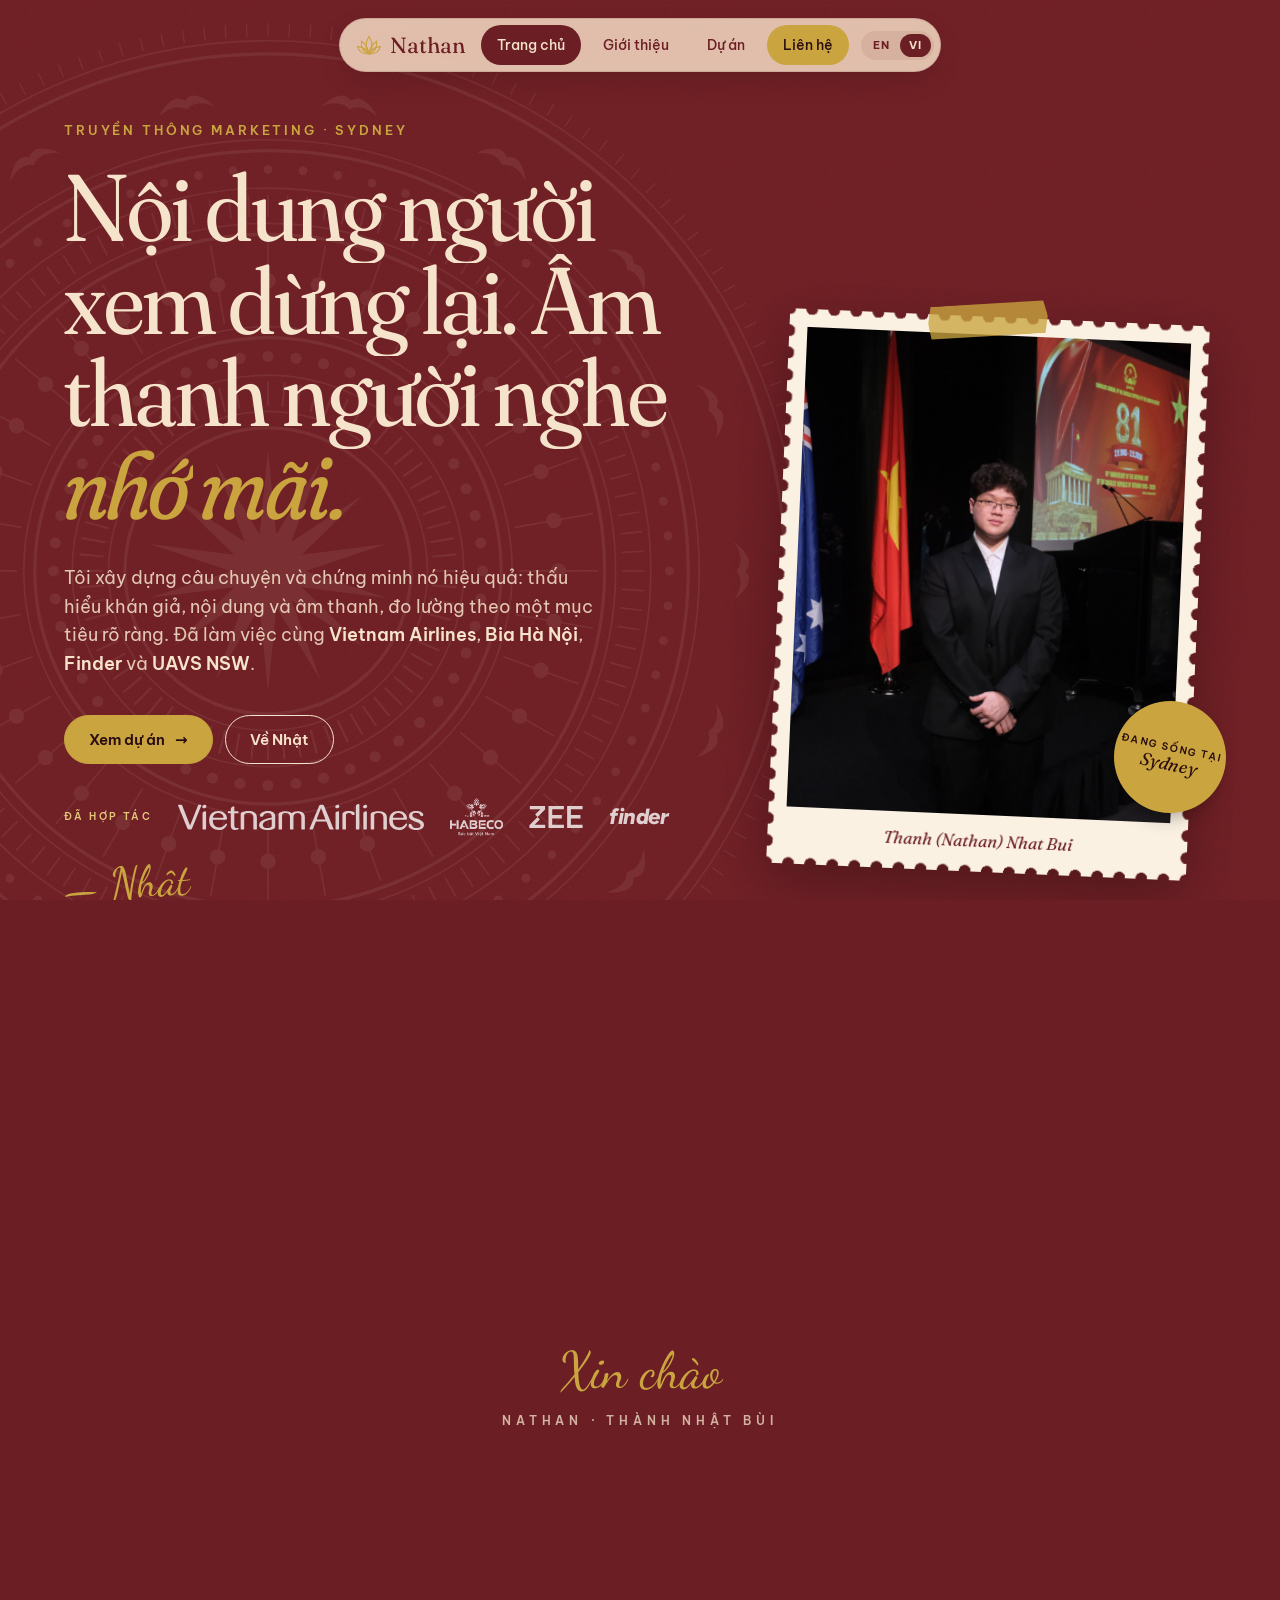
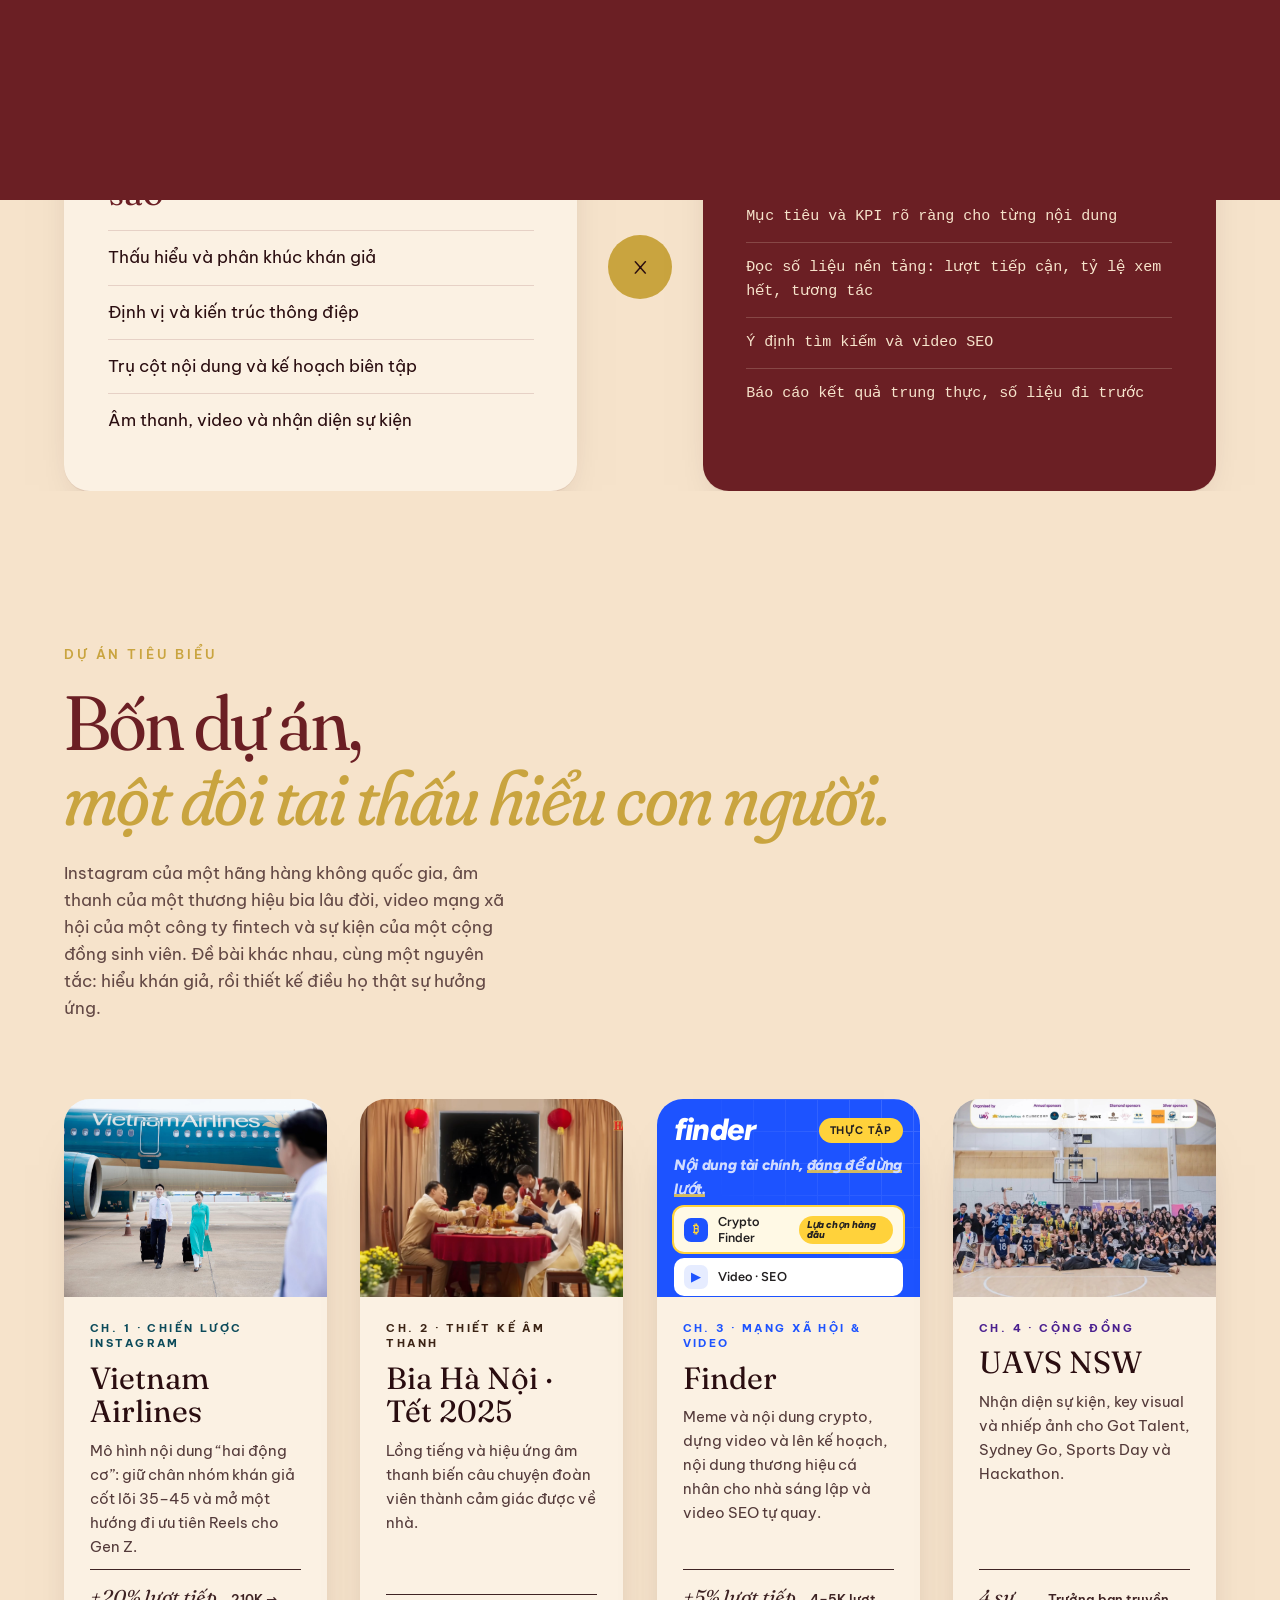
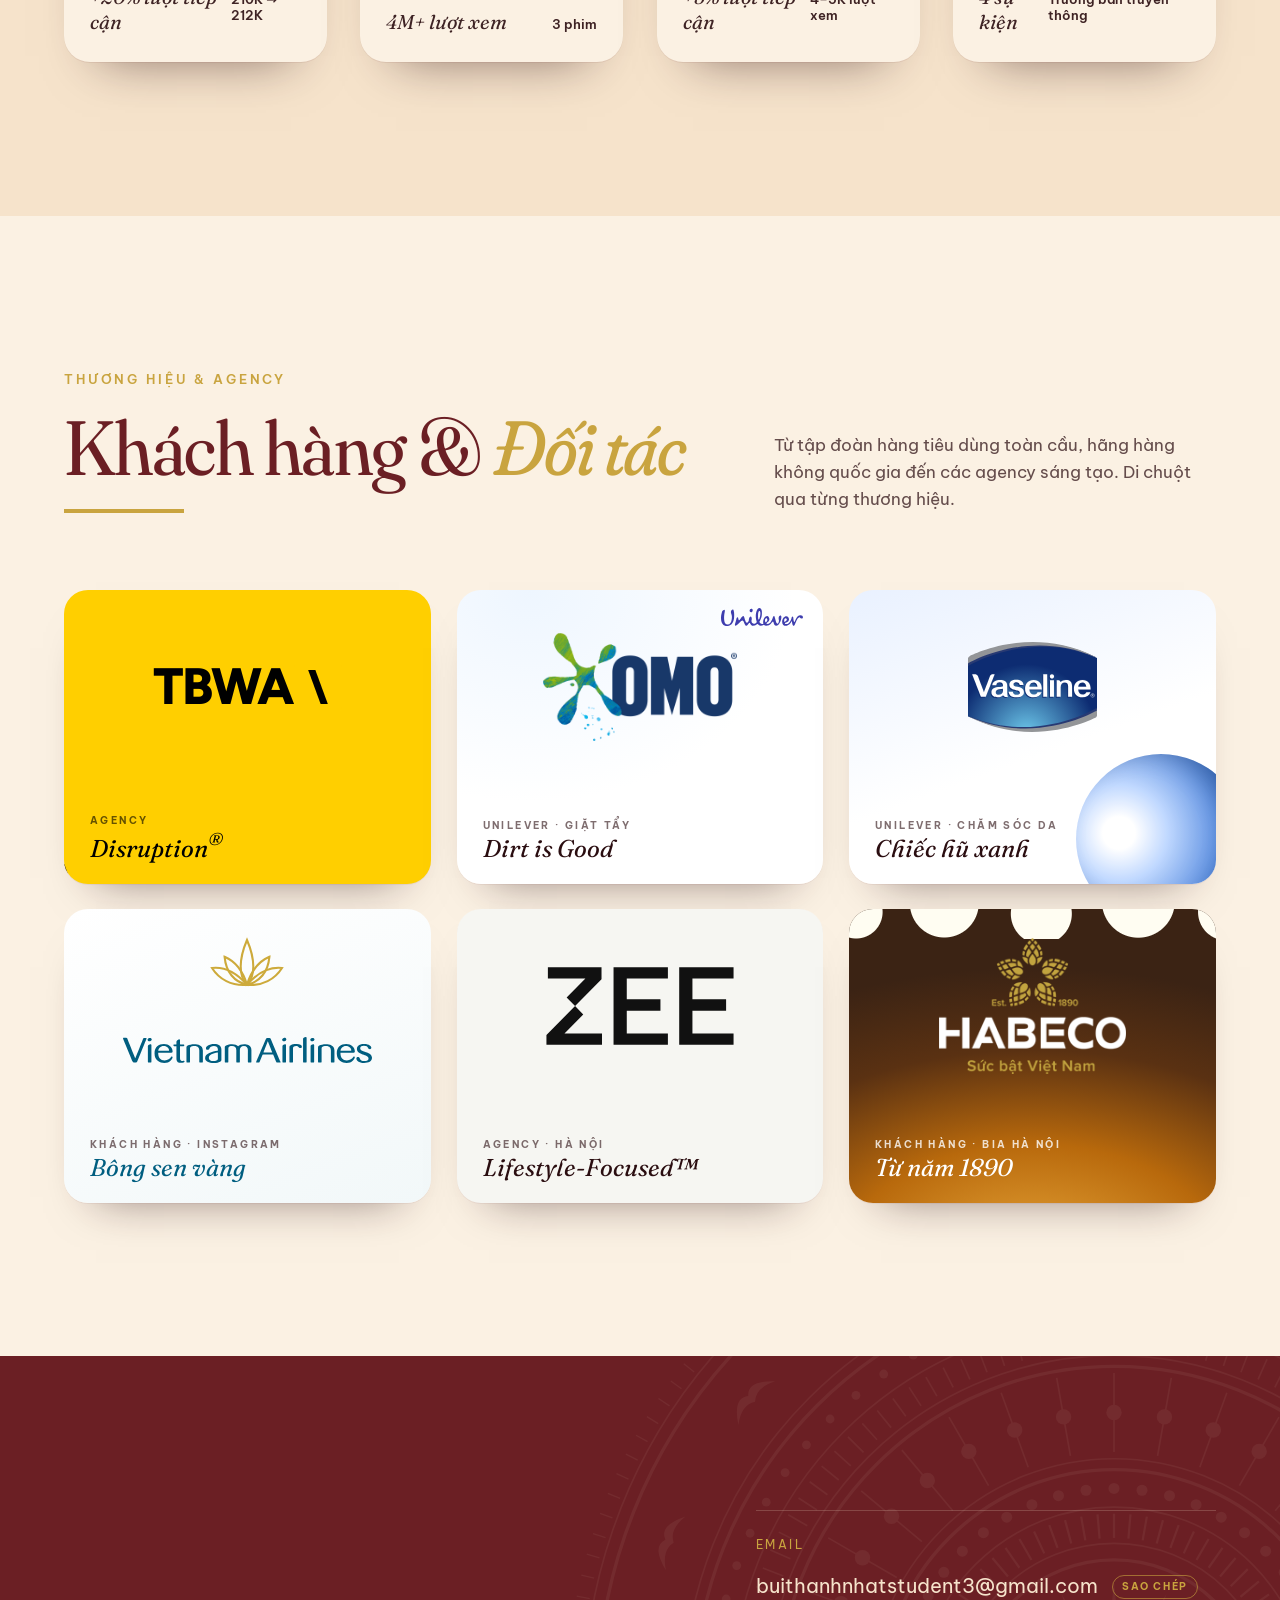
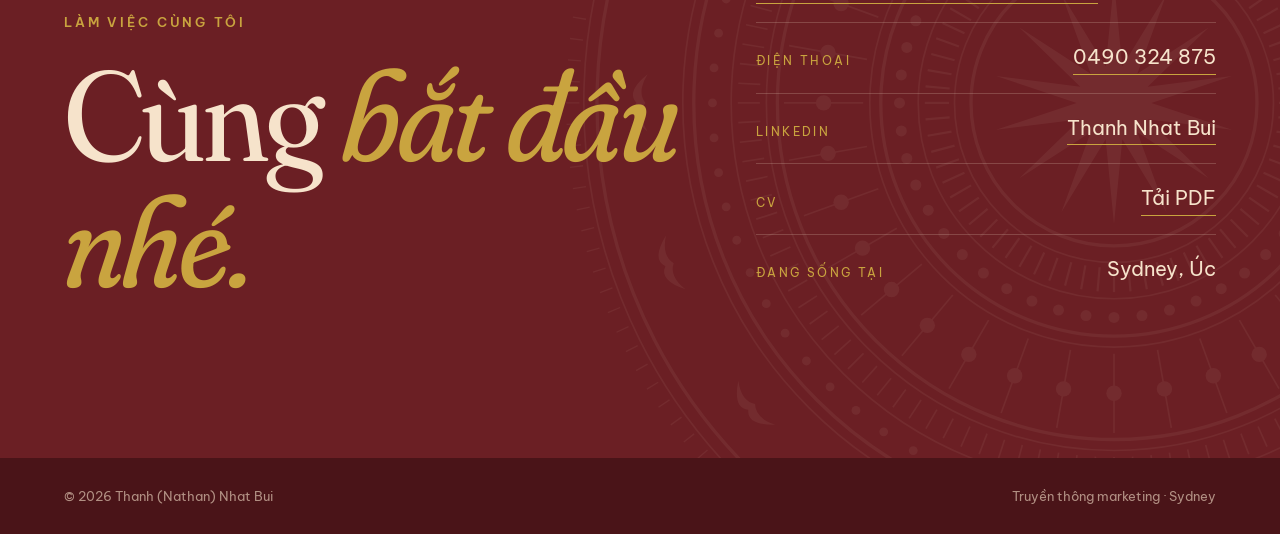
==== commit 19a7c3e3: "Themed case-study transitions (VI)" ====
--- a/vi/index.html
+++ b/vi/index.html
@@ -18,7 +18,7 @@
 <link href="https://fonts.googleapis.com" rel="preconnect"/>
 <link crossorigin="" href="https://fonts.gstatic.com" rel="preconnect"/>
 <link href="https://fonts.googleapis.com/css2?family=Dancing+Script:wght@500;600&amp;family=Be+Vietnam+Pro:wght@400;500;600&amp;family=Figtree:ital,wght@0,600;0,700;1,800&amp;family=Fraunces:ital,opsz,wght,SOFT@0,9..144,300..600,0..100;1,9..144,300..600,0..100&amp;display=swap" rel="stylesheet"/>
-<link href="../assets/css/style.css?v=20261024g" rel="stylesheet"/>
+<link href="../assets/css/style.css?v=20261025c" rel="stylesheet"/>
 <link href="https://heynathanbui.github.io/index.html" hreflang="en" rel="alternate"/>
 <link href="https://heynathanbui.github.io/vi/index.html" hreflang="vi" rel="alternate"/>
 </head>
@@ -225,6 +225,6 @@
 <footer class="footer">
 <div class="wrap"><span>© <span data-year=""></span> Thanh (Nathan) Nhat Bui</span> <span>Truyền thông marketing · Sydney</span></div>
 </footer>
-<script src="../assets/js/main.js?v=20261024g"></script>
+<script src="../assets/js/main.js?v=20261025a"></script>
 </body>
 </html>
--- a/assets/css/style.css
+++ b/assets/css/style.css
@@ -659,3 +659,97 @@
 .progress-wave i { flex: 1; background: rgba(224, 164, 58, .22); border-radius: 0 0 2px 2px; transition: background .2s; }
 .progress-wave i.on { background: #e0a43a; }
 .case--beer .progress { display: none; }
+
+/* ---------- Language switch (EN | VI) ---------- */
+.nav__lang { display: inline-flex; align-items: center; margin-left: 6px; padding: 3px; border-radius: 999px; background: rgba(107, 31, 36, .08); }
+.nav__lang a { padding: 6px 9px; border-radius: 999px; font: 700 11px/1 var(--sans); letter-spacing: .12em; color: var(--oxblood); text-decoration: none; }
+.nav__lang a[aria-current] { background: var(--oxblood); color: var(--cream); cursor: default; }
+.nav__lang a[href]:hover { background: rgba(107, 31, 36, .14); }
+.case--finder .nav__lang a { color: var(--ink); } .case--finder .nav__lang a[aria-current] { background: var(--bg); color: #fff; }
+/* Small phones: the lotus brand mark already links home, so drop "Home" to fit the switch */
+@media (max-width: 560px) {
+  .nav a.nav__link[href="index.html"], .nav a.nav__link[href="../index.html"] { display: none; }
+  .nav__lang { margin-left: 2px; }
+  .nav__lang a { padding: 6px 7px; }
+}
+
+/* ---------- Case-study transition curtains ---------- */
+.ct { gap: 14px; }
+.ct-art { position: relative; width: min(560px, 84vw); height: 210px; display: grid; place-items: center; overflow: hidden; }
+.ct-k { margin: 0; font: 600 11px/1.4 var(--sans); letter-spacing: .32em; text-transform: uppercase; opacity: .8; }
+.ct-t { margin: 0; font: 400 clamp(38px, 5.4vw, 64px)/1 "Fraunces", Georgia, serif; letter-spacing: -.01em; }
+.curtain.is-on .ct-k, .curtain.is-on .ct-t { animation: ctUp .7s .25s both cubic-bezier(.2, .7, .2, 1); }
+.curtain.is-on .ct-t { animation-delay: .35s; }
+@keyframes ctUp { from { opacity: 0; transform: translateY(14px); } }
+
+/* Vietnam Airlines: a plane crossing a dotted flight path */
+.curtain--vna { background: radial-gradient(120% 90% at 70% 20%, #136478, #0b4a5a 55%, #07343f); color: #f4ead2; }
+.curtain--vna .ct-k { color: #c9a227; }
+.ct-route { position: absolute; left: 6%; right: 6%; top: 50%; height: 0; border-top: 2px dashed rgba(201, 162, 39, .55); transform-origin: left; transform: scaleX(0); }
+.curtain.is-on .ct-route { animation: ctRoute 1s .1s forwards cubic-bezier(.6, 0, .2, 1); }
+@keyframes ctRoute { to { transform: scaleX(1); } }
+.ct-plane { position: absolute; left: 0; top: calc(50% - 30px); width: 136px; fill: #c9a227; transform: translateX(-120%); }
+.curtain.is-on .ct-plane { animation: ctFly 1.3s .1s forwards cubic-bezier(.6, 0, .2, 1); }
+@keyframes ctFly { 0% { transform: translateX(-120%) translateY(14px) rotate(-6deg); } 70% { transform: translateX(min(380px, 60vw)) translateY(-4px) rotate(-3deg); } 100% { transform: translateX(min(410px, 64vw)) translateY(-6px) rotate(-4deg); } }
+
+/* Bia Hà Nội: two bottles clink, bubbles rise */
+.curtain--beer { background: radial-gradient(90% 80% at 50% 70%, #5a3412, #3b2314 55%, #1c0f06); color: #f5e1a4; }
+.curtain--beer .ct-k { color: #e0a43a; }
+.ct-clink { display: flex; align-items: flex-end; gap: 30px; }
+.ct-bottle { width: 58px; height: 174px; transform-origin: 50% 100%; }
+.ct-bottle .glass { fill: #5a3008; stroke: #2a1504; stroke-width: 1; }
+.ct-bottle .cap { fill: #d8b13a; } .ct-bottle .label { fill: #9b1c1c; } .ct-bottle .trim { stroke: #d8b13a; stroke-width: 1.2; }
+.ct-bottle .shine { stroke: rgba(255, 220, 160, .45); stroke-width: 2.4; stroke-linecap: round; }
+.curtain.is-on .ct-bottle:first-child { animation: ctClinkL 1s .15s both cubic-bezier(.5, 0, .2, 1); }
+.curtain.is-on .ct-bottle:last-child { animation: ctClinkR 1s .15s both cubic-bezier(.5, 0, .2, 1); }
+@keyframes ctClinkL { 0% { transform: translateX(-70px) rotate(-6deg); } 55% { transform: translateX(0) rotate(16deg); } 68% { transform: translateX(0) rotate(12deg); } 100% { transform: translateX(0) rotate(14deg); } }
+@keyframes ctClinkR { 0% { transform: translateX(70px) rotate(6deg); } 55% { transform: translateX(0) rotate(-16deg); } 68% { transform: translateX(0) rotate(-12deg); } 100% { transform: translateX(0) rotate(-14deg); } }
+.ct-bubbles { position: absolute; inset: 0; pointer-events: none; }
+.ct-bubbles i { position: absolute; bottom: -10px; width: 7px; height: 7px; border-radius: 50%; border: 1.5px solid rgba(242, 196, 108, .75); opacity: 0; }
+.curtain.is-on .ct-bubbles i { animation: ctBubble 1.6s ease-out infinite; }
+.ct-bubbles i:nth-child(1) { left: 38%; animation-delay: .5s !important; } .ct-bubbles i:nth-child(2) { left: 44%; animation-delay: .7s !important; width: 5px; height: 5px; }
+.ct-bubbles i:nth-child(3) { left: 50%; animation-delay: .6s !important; } .ct-bubbles i:nth-child(4) { left: 56%; animation-delay: .85s !important; width: 9px; height: 9px; }
+.ct-bubbles i:nth-child(5) { left: 61%; animation-delay: .65s !important; } .ct-bubbles i:nth-child(6) { left: 47%; animation-delay: 1s !important; width: 4px; height: 4px; }
+.ct-bubbles i:nth-child(7) { left: 53%; animation-delay: 1.1s !important; } .ct-bubbles i:nth-child(8) { left: 41%; animation-delay: 1.25s !important; width: 6px; height: 6px; }
+.ct-bubbles i:nth-child(9) { left: 58%; animation-delay: 1.3s !important; } .ct-bubbles i:nth-child(10) { left: 35%; animation-delay: .9s !important; width: 4px; height: 4px; }
+.ct-bubbles i:nth-child(11) { left: 64%; animation-delay: 1.05s !important; width: 5px; height: 5px; } .ct-bubbles i:nth-child(12) { left: 50%; animation-delay: 1.4s !important; }
+@keyframes ctBubble { 0% { opacity: 0; transform: translateY(0) scale(.6); } 20% { opacity: 1; } 100% { opacity: 0; transform: translateY(-150px) scale(1.1); } }
+
+/* Finder: candlesticks build, a price line climbs, tickers scroll */
+.curtain--finder { background: #1d53ff; color: #fff; }
+.curtain--finder .ct-k { color: #ffd23b; font-family: "Figtree", var(--sans); }
+.curtain--finder .ct-t { font: italic 800 clamp(40px, 5.6vw, 66px)/1 "Figtree", "Be Vietnam Pro", sans-serif; letter-spacing: -.03em; }
+.ct-chart { width: 100%; height: 180px; overflow: visible; }
+.ct-chart .cdl path { stroke: rgba(255, 255, 255, .55); stroke-width: 1.5; }
+.ct-chart .cdl rect { fill: #fff; }
+.ct-chart .cdl:nth-child(3) rect, .ct-chart .cdl:nth-child(5) rect { fill: rgba(255, 255, 255, .35); }
+.ct-chart .cdl { transform-box: fill-box; transform-origin: 50% 100%; transform: scaleY(0); }
+.curtain.is-on .ct-chart .cdl { animation: ctCandle .45s both cubic-bezier(.2, .7, .2, 1); animation-delay: calc(.1s + var(--i) * .08s); }
+@keyframes ctCandle { to { transform: scaleY(1); } }
+.ct-chart .line { fill: none; stroke: #ffd23b; stroke-width: 3.5; stroke-linecap: round; stroke-dasharray: 320; stroke-dashoffset: 320; }
+.curtain.is-on .ct-chart .line { animation: ctDraw 1s .35s forwards cubic-bezier(.6, 0, .2, 1); }
+@keyframes ctDraw { to { stroke-dashoffset: 0; } }
+.ct-ticker { position: absolute; left: 0; right: 0; bottom: 0; display: flex; gap: 26px; white-space: nowrap; font: 800 12px/1 "Figtree", var(--sans); letter-spacing: .08em; color: #ffd23b; }
+.curtain.is-on .ct-ticker { animation: ctTick 2.4s linear infinite; }
+@keyframes ctTick { to { transform: translateX(-40%); } }
+
+/* UAVS: the Opera House draws itself under pixel stars */
+.curtain--uavs { background: linear-gradient(135deg, #4a1f8f, #8a2bb0 55%, #e23d96); color: #fff; }
+.curtain--uavs .ct-k { color: #ffd166; }
+.ct-opera { width: 100%; height: 196px; overflow: visible; }
+.ct-opera path { fill: rgba(255, 209, 102, 0); stroke: #ffd166; stroke-width: 2.4; stroke-linejoin: round; stroke-dasharray: 400; stroke-dashoffset: 400; }
+.ct-opera path.water { stroke: rgba(255, 255, 255, .55); stroke-width: 1.6; }
+.curtain.is-on .ct-opera path { animation: ctSail 1.1s forwards cubic-bezier(.6, 0, .2, 1); }
+.curtain.is-on .ct-opera path:nth-child(2) { animation-delay: .1s; } .curtain.is-on .ct-opera path:nth-child(3) { animation-delay: .2s; }
+.curtain.is-on .ct-opera path:nth-child(4) { animation-delay: .3s; } .curtain.is-on .ct-opera path:nth-child(5) { animation-delay: .38s; }
+.curtain.is-on .ct-opera path:nth-child(6), .curtain.is-on .ct-opera path:nth-child(7) { animation-delay: .45s; }
+@keyframes ctSail { 70% { fill: rgba(255, 209, 102, 0); } to { stroke-dashoffset: 0; fill: rgba(255, 209, 102, .16); } }
+.ct-stars { position: absolute; inset: 0; pointer-events: none; }
+.ct-stars i { position: absolute; width: 5px; height: 5px; background: #ffd166; box-shadow: 0 0 0 1px rgba(255, 209, 102, .3); opacity: 0; }
+.curtain.is-on .ct-stars i { animation: ctTwinkle 1.2s steps(2) infinite; }
+.ct-stars i:nth-child(1) { left: 8%; top: 10%; } .ct-stars i:nth-child(2) { left: 22%; top: 28%; animation-delay: .3s !important; }
+.ct-stars i:nth-child(3) { left: 40%; top: 6%; animation-delay: .6s !important; } .ct-stars i:nth-child(4) { left: 63%; top: 4%; animation-delay: .15s !important; }
+.ct-stars i:nth-child(5) { left: 80%; top: 18%; animation-delay: .45s !important; } .ct-stars i:nth-child(6) { left: 92%; top: 36%; animation-delay: .75s !important; }
+.ct-stars i:nth-child(7) { left: 3%; top: 40%; animation-delay: .9s !important; } .ct-stars i:nth-child(8) { left: 72%; top: 30%; animation-delay: .5s !important; width: 3px; height: 3px; }
+.ct-stars i:nth-child(9) { left: 30%; top: 14%; animation-delay: 1s !important; width: 3px; height: 3px; }
+@keyframes ctTwinkle { 0%, 100% { opacity: 0; } 50% { opacity: 1; } }
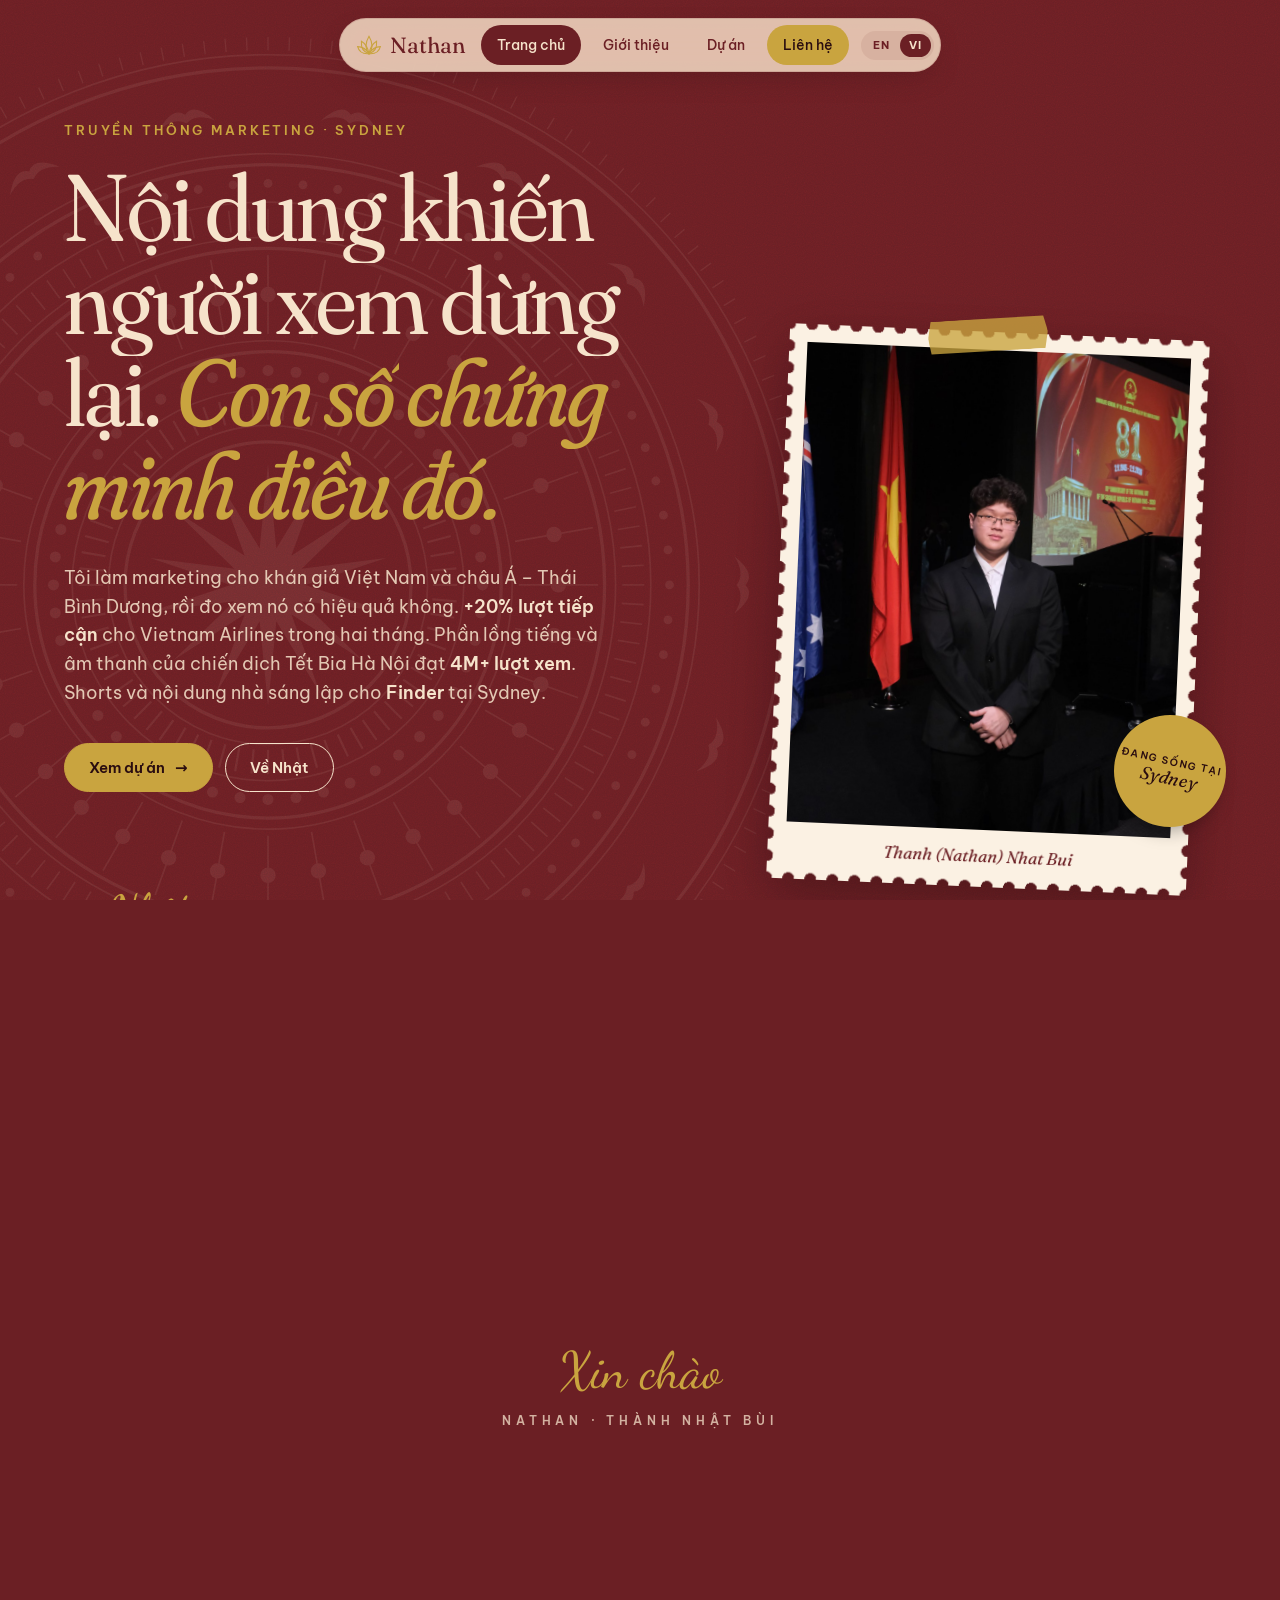
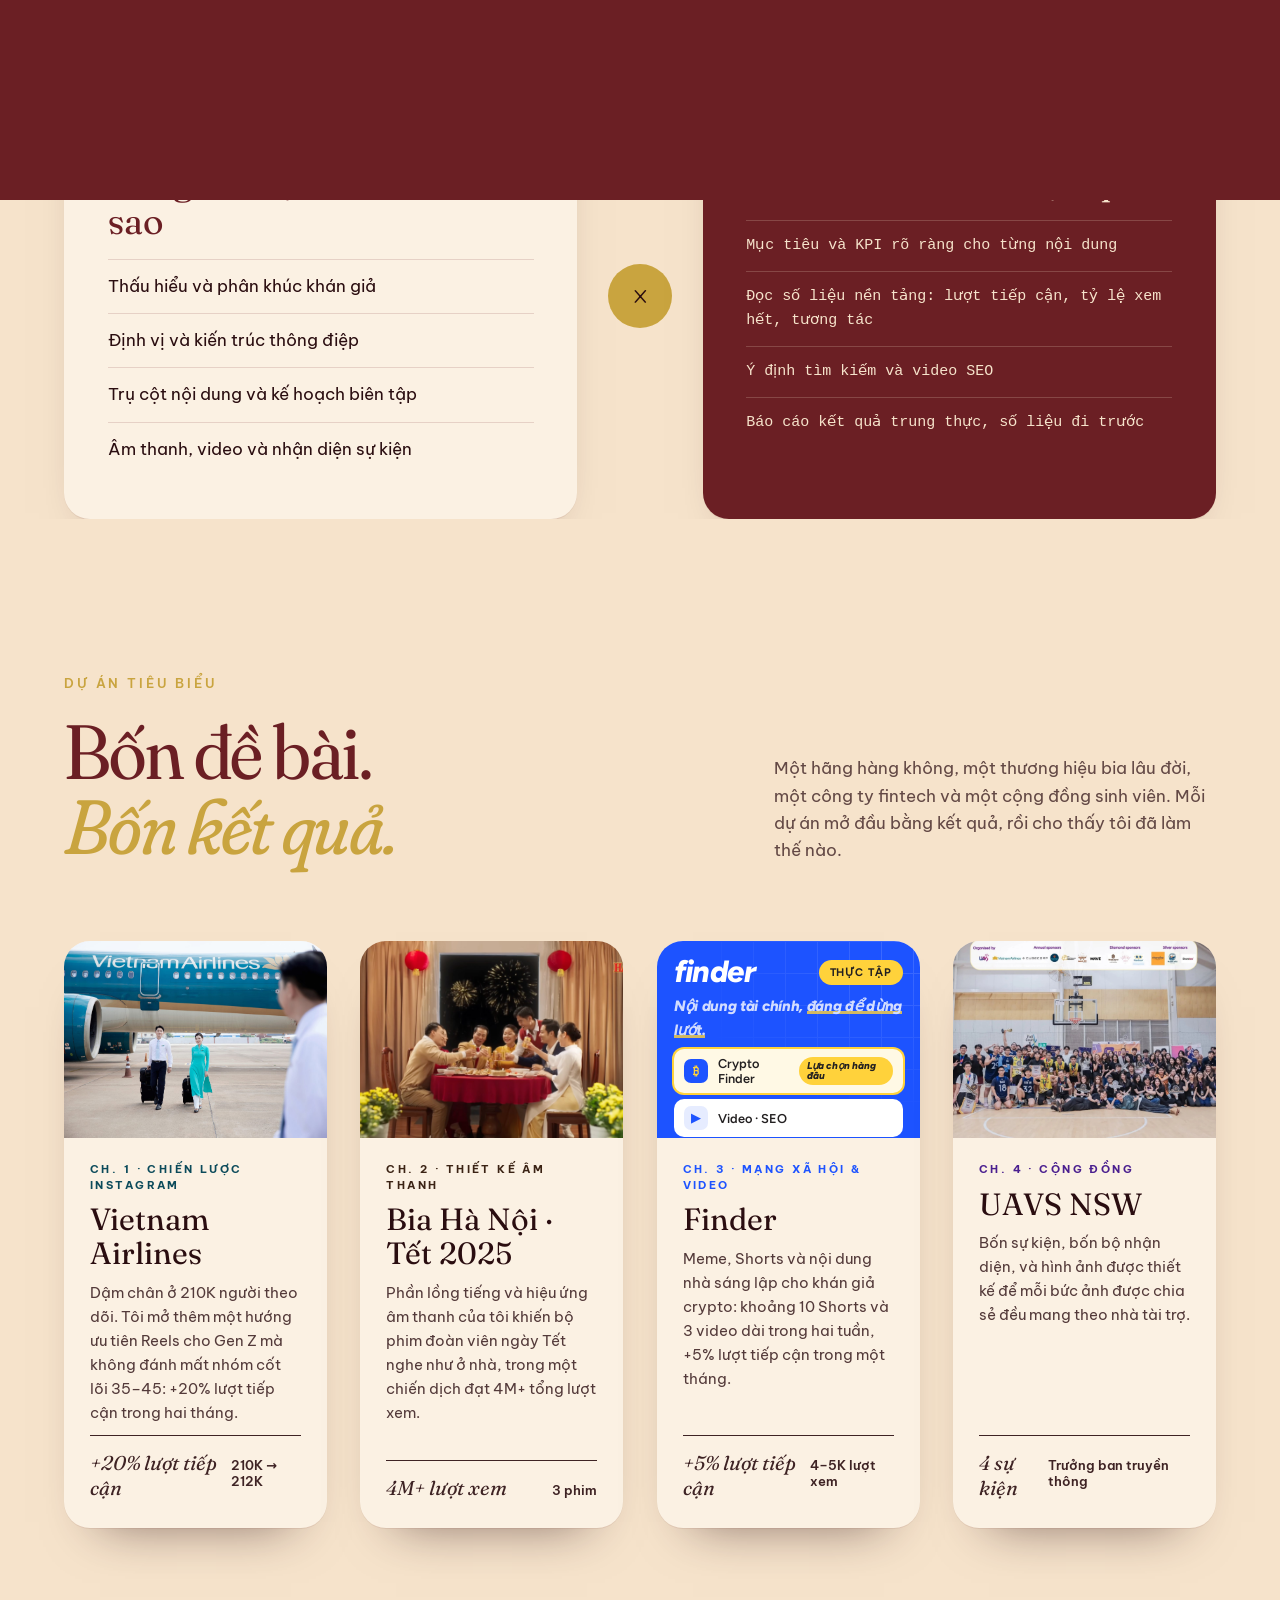
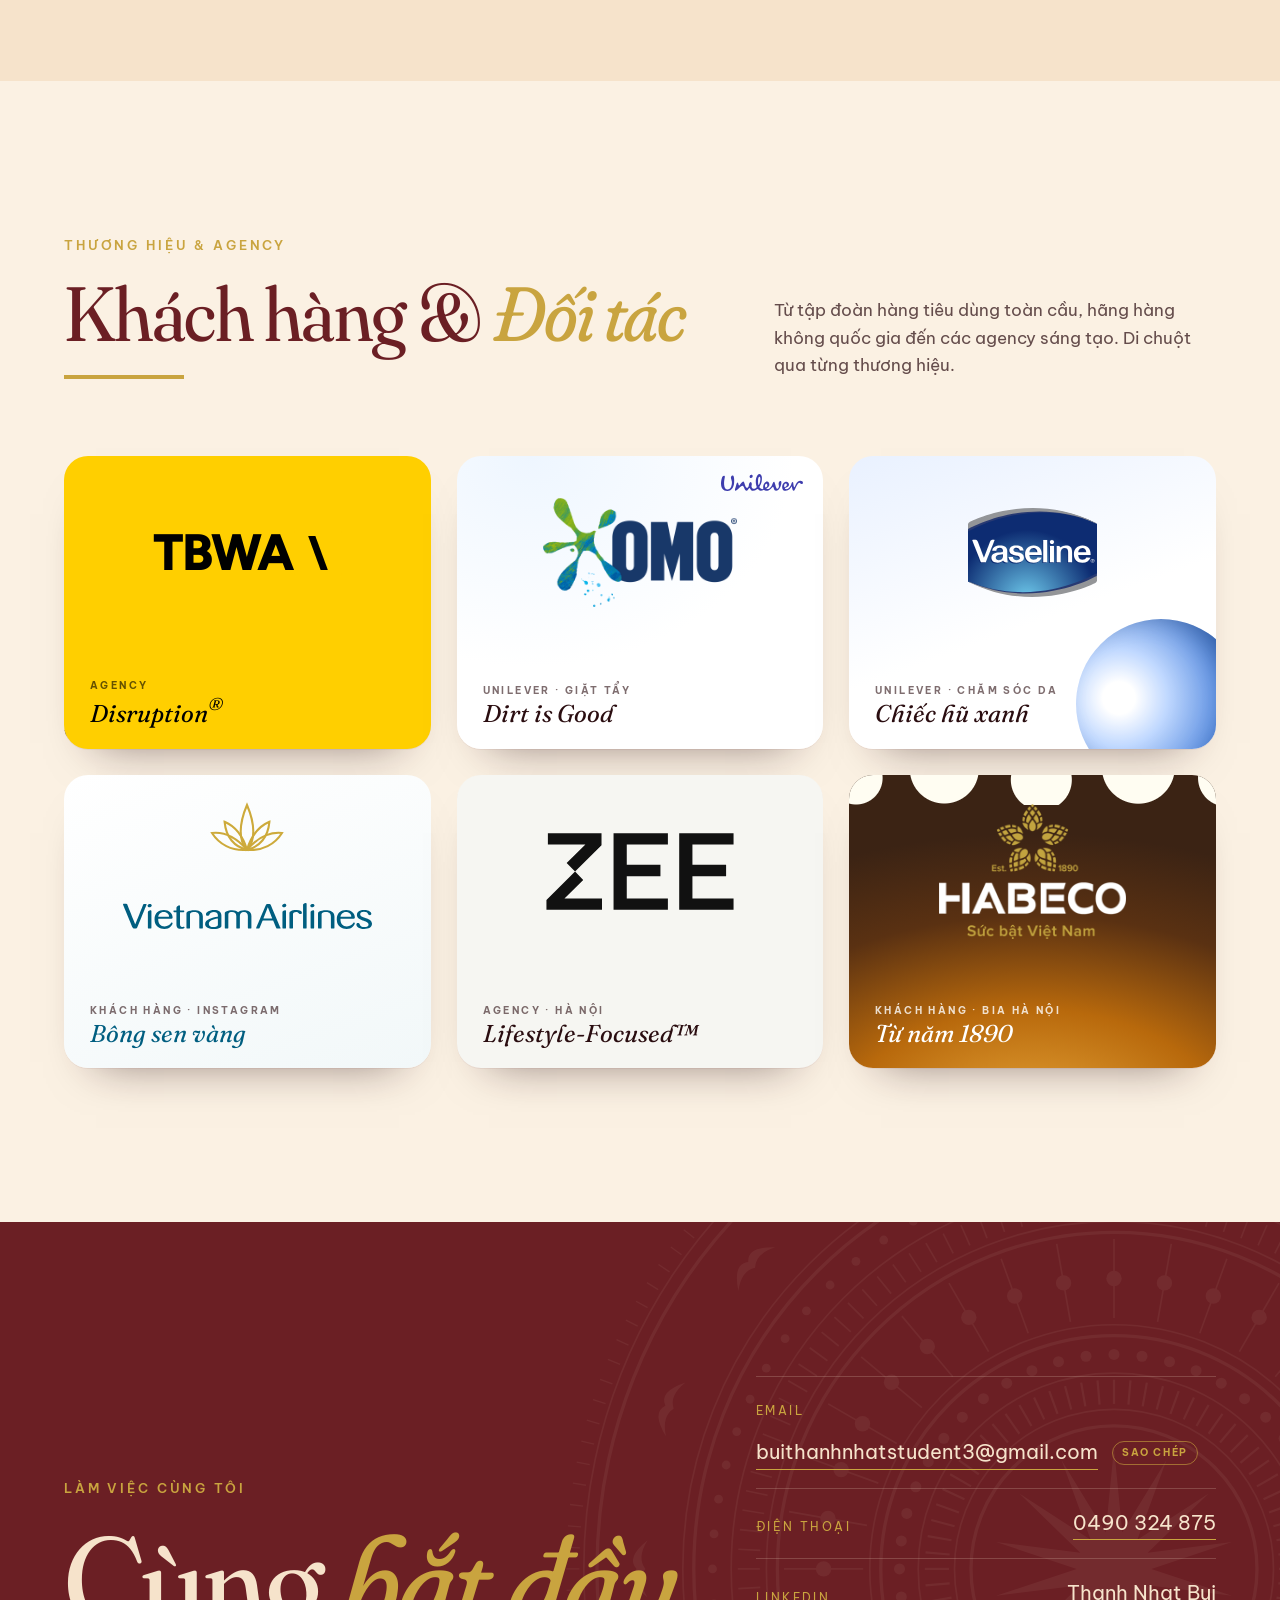
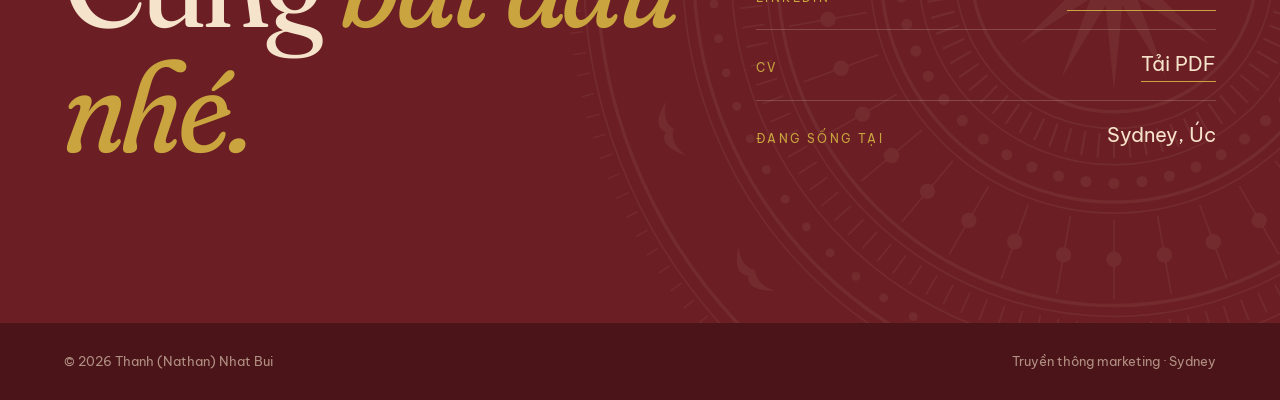
==== commit 57c756d7: "Copy pass (VI): main pages" ====
--- a/vi/index.html
+++ b/vi/index.html
@@ -48,8 +48,8 @@
 <div class="wrap hero__grid">
 <div>
 <p class="eyebrow reveal">Truyền thông marketing  ·  Sydney</p>
-<h1 class="display split-css">Nội dung người xem dừng lại. Âm thanh người nghe <em>nhớ mãi.</em></h1>
-<p class="hero__lede reveal" data-delay="2">Tôi xây dựng câu chuyện và chứng minh nó hiệu quả: thấu hiểu khán giả, nội dung và âm thanh, đo lường theo một mục tiêu rõ ràng. Đã làm việc cùng <strong>Vietnam Airlines</strong>, <strong>Bia Hà Nội</strong>, <strong>Finder</strong> và <strong>UAVS NSW</strong>.</p>
+<h1 class="display split-css">Nội dung khiến người xem dừng lại. <em>Con số chứng minh điều đó.</em></h1>
+<p class="hero__lede reveal" data-delay="2">Tôi làm marketing cho khán giả Việt Nam và châu Á – Thái Bình Dương, rồi đo xem nó có hiệu quả không. <strong>+20% lượt tiếp cận</strong> cho Vietnam Airlines trong hai tháng. Phần lồng tiếng và âm thanh của chiến dịch Tết Bia Hà Nội đạt <strong>4M+ lượt xem</strong>. Shorts và nội dung nhà sáng lập cho <strong>Finder</strong> tại Sydney.</p>
 <div class="hero__actions reveal" data-delay="3"><a class="btn btn--gold" href="projects.html">Xem dự án <span class="arrow">→</span></a> <a class="btn btn--ghost" href="about.html">Về Nhật</a></div>
 <div aria-label="Các thương hiệu tôi đã hợp tác" class="hero__logos reveal" data-delay="3">
 <span class="hero__logos-k">Đã hợp tác</span>
@@ -108,9 +108,9 @@
 <div class="section__head">
 <div>
 <p class="eyebrow reveal">Dự án tiêu biểu</p>
-<h2 class="display h2 reveal" data-delay="1">Bốn dự án,<br/><em>một đôi tai thấu hiểu con người.</em></h2>
-</div>
-<p class="section__note reveal" data-delay="2">Instagram của một hãng hàng không quốc gia, âm thanh của một thương hiệu bia lâu đời, video mạng xã hội của một công ty fintech và sự kiện của một cộng đồng sinh viên. Đề bài khác nhau, cùng một nguyên tắc: hiểu khán giả, rồi thiết kế điều họ thật sự hưởng ứng.</p>
+<h2 class="display h2 reveal" data-delay="1">Bốn đề bài.<br/><em>Bốn kết quả.</em></h2>
+</div>
+<p class="section__note reveal" data-delay="2">Một hãng hàng không, một thương hiệu bia lâu đời, một công ty fintech và một cộng đồng sinh viên. Mỗi dự án mở đầu bằng kết quả, rồi cho thấy tôi đã làm thế nào.</p>
 </div>
 <div class="cases">
 <a class="case-card case-card--vna reveal" data-cursor="Xem" href="work/vietnam-airlines.html">
@@ -118,7 +118,7 @@
 <div class="case-card__body">
 <span class="case-card__k">Ch. 1 · Chiến lược Instagram</span>
 <h3>Vietnam Airlines</h3>
-<p>Mô hình nội dung “hai động cơ”: giữ chân nhóm khán giả cốt lõi 35–45 và mở một hướng đi ưu tiên Reels cho Gen Z.</p>
+<p>Dậm chân ở 210K người theo dõi. Tôi mở thêm một hướng ưu tiên Reels cho Gen Z mà không đánh mất nhóm cốt lõi 35–45: +20% lượt tiếp cận trong hai tháng.</p>
 <div class="case-card__stat"><span>+20% lượt tiếp cận</span><span>210K → 212K</span></div>
 </div>
 </a>
@@ -127,7 +127,7 @@
 <div class="case-card__body">
 <span class="case-card__k">Ch. 2 · Thiết kế âm thanh</span>
 <h3>Bia Hà Nội · Tết 2025</h3>
-<p>Lồng tiếng và hiệu ứng âm thanh biến câu chuyện đoàn viên thành cảm giác được về nhà.</p>
+<p>Phần lồng tiếng và hiệu ứng âm thanh của tôi khiến bộ phim đoàn viên ngày Tết nghe như ở nhà, trong một chiến dịch đạt 4M+ tổng lượt xem.</p>
 <div class="case-card__stat"><span>4M+ lượt xem</span><span>3 phim</span></div>
 </div>
 </a>
@@ -140,7 +140,7 @@
 <div class="case-card__body">
 <span class="case-card__k">Ch. 3 · Mạng xã hội &amp; video</span>
 <h3>Finder</h3>
-<p>Meme và nội dung crypto, dựng video và lên kế hoạch, nội dung thương hiệu cá nhân cho nhà sáng lập và video SEO tự quay.</p>
+<p>Meme, Shorts và nội dung nhà sáng lập cho khán giả crypto: khoảng 10 Shorts và 3 video dài trong hai tuần, +5% lượt tiếp cận trong một tháng.</p>
 <div class="case-card__stat"><span>+5% lượt tiếp cận</span><span>4–5K lượt xem</span></div>
 </div>
 </a>
@@ -149,7 +149,7 @@
 <div class="case-card__body">
 <span class="case-card__k">Ch. 4 · Cộng đồng</span>
 <h3>UAVS NSW</h3>
-<p>Nhận diện sự kiện, key visual và nhiếp ảnh cho Got Talent, Sydney Go, Sports Day và Hackathon.</p>
+<p>Bốn sự kiện, bốn bộ nhận diện, và hình ảnh được thiết kế để mỗi bức ảnh được chia sẻ đều mang theo nhà tài trợ.</p>
 <div class="case-card__stat"><span>4 sự kiện</span><span>Trưởng ban truyền thông</span></div>
 </div>
 </a>
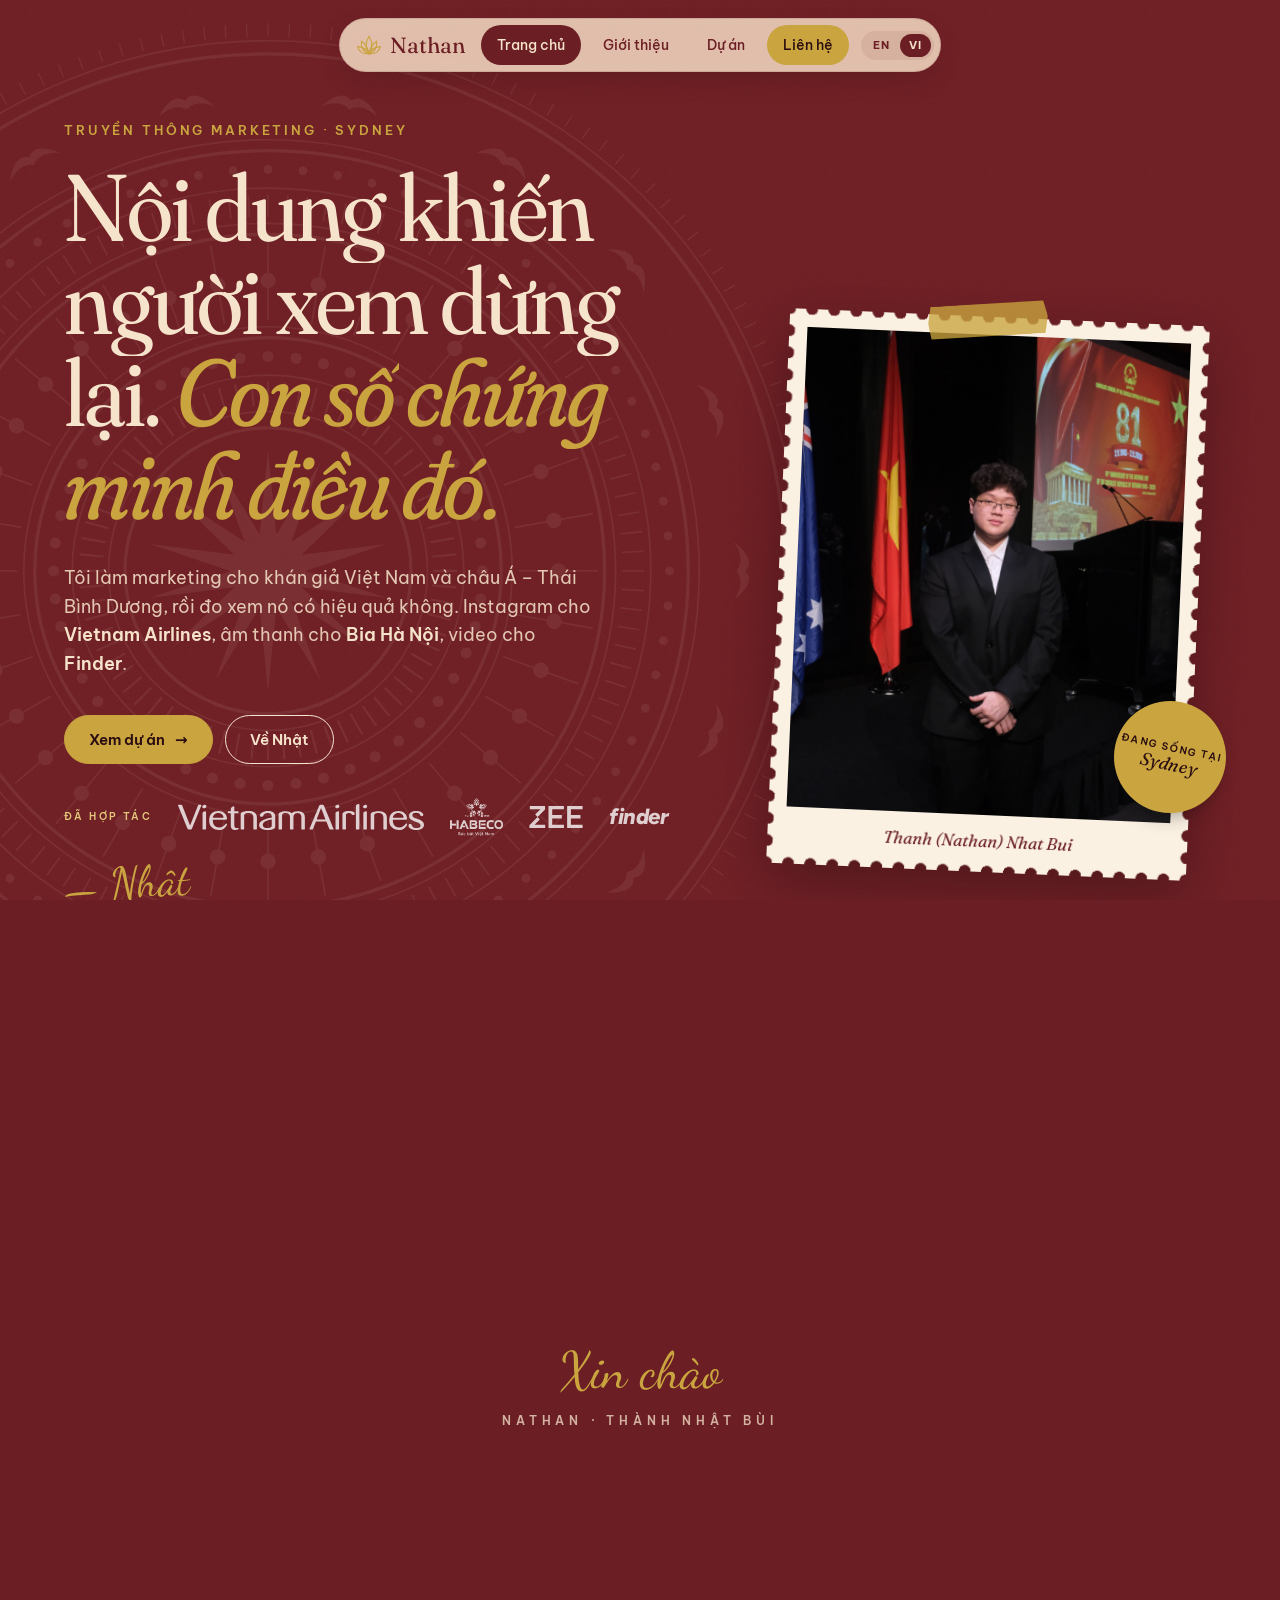
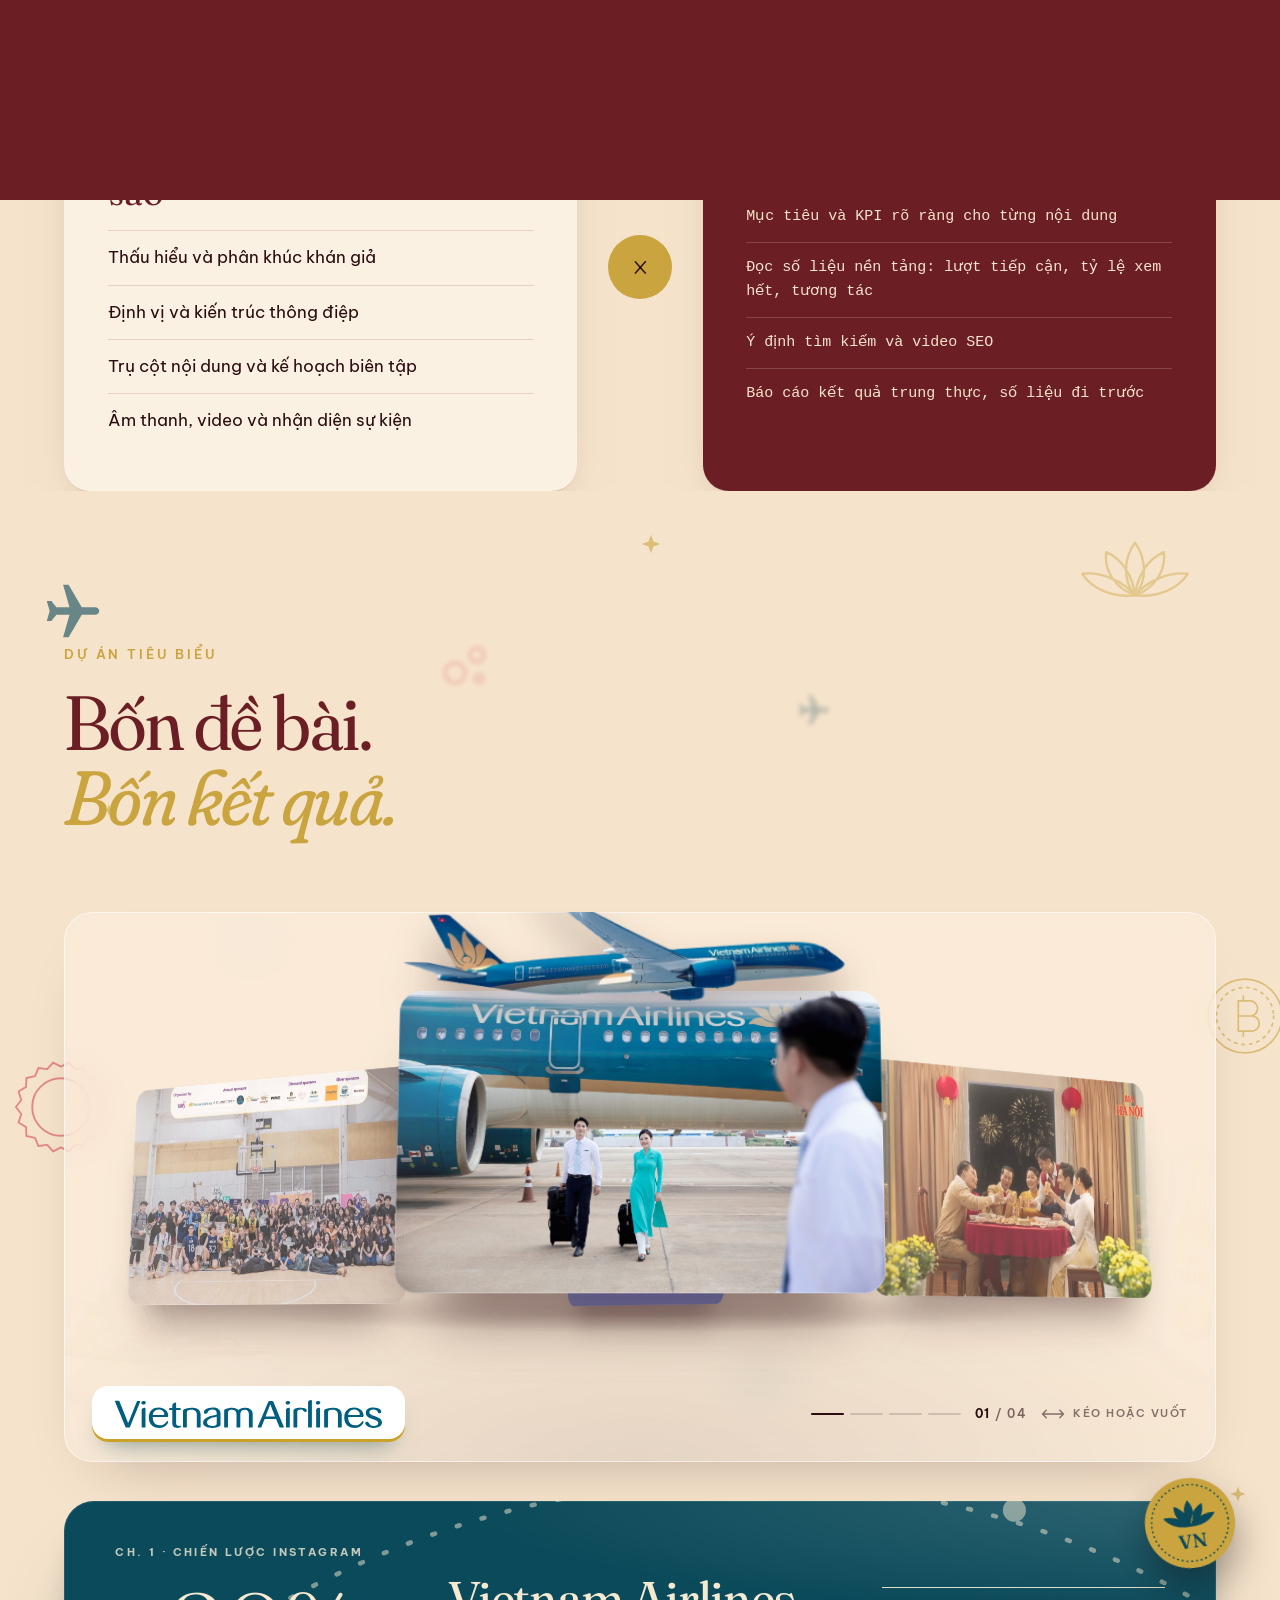
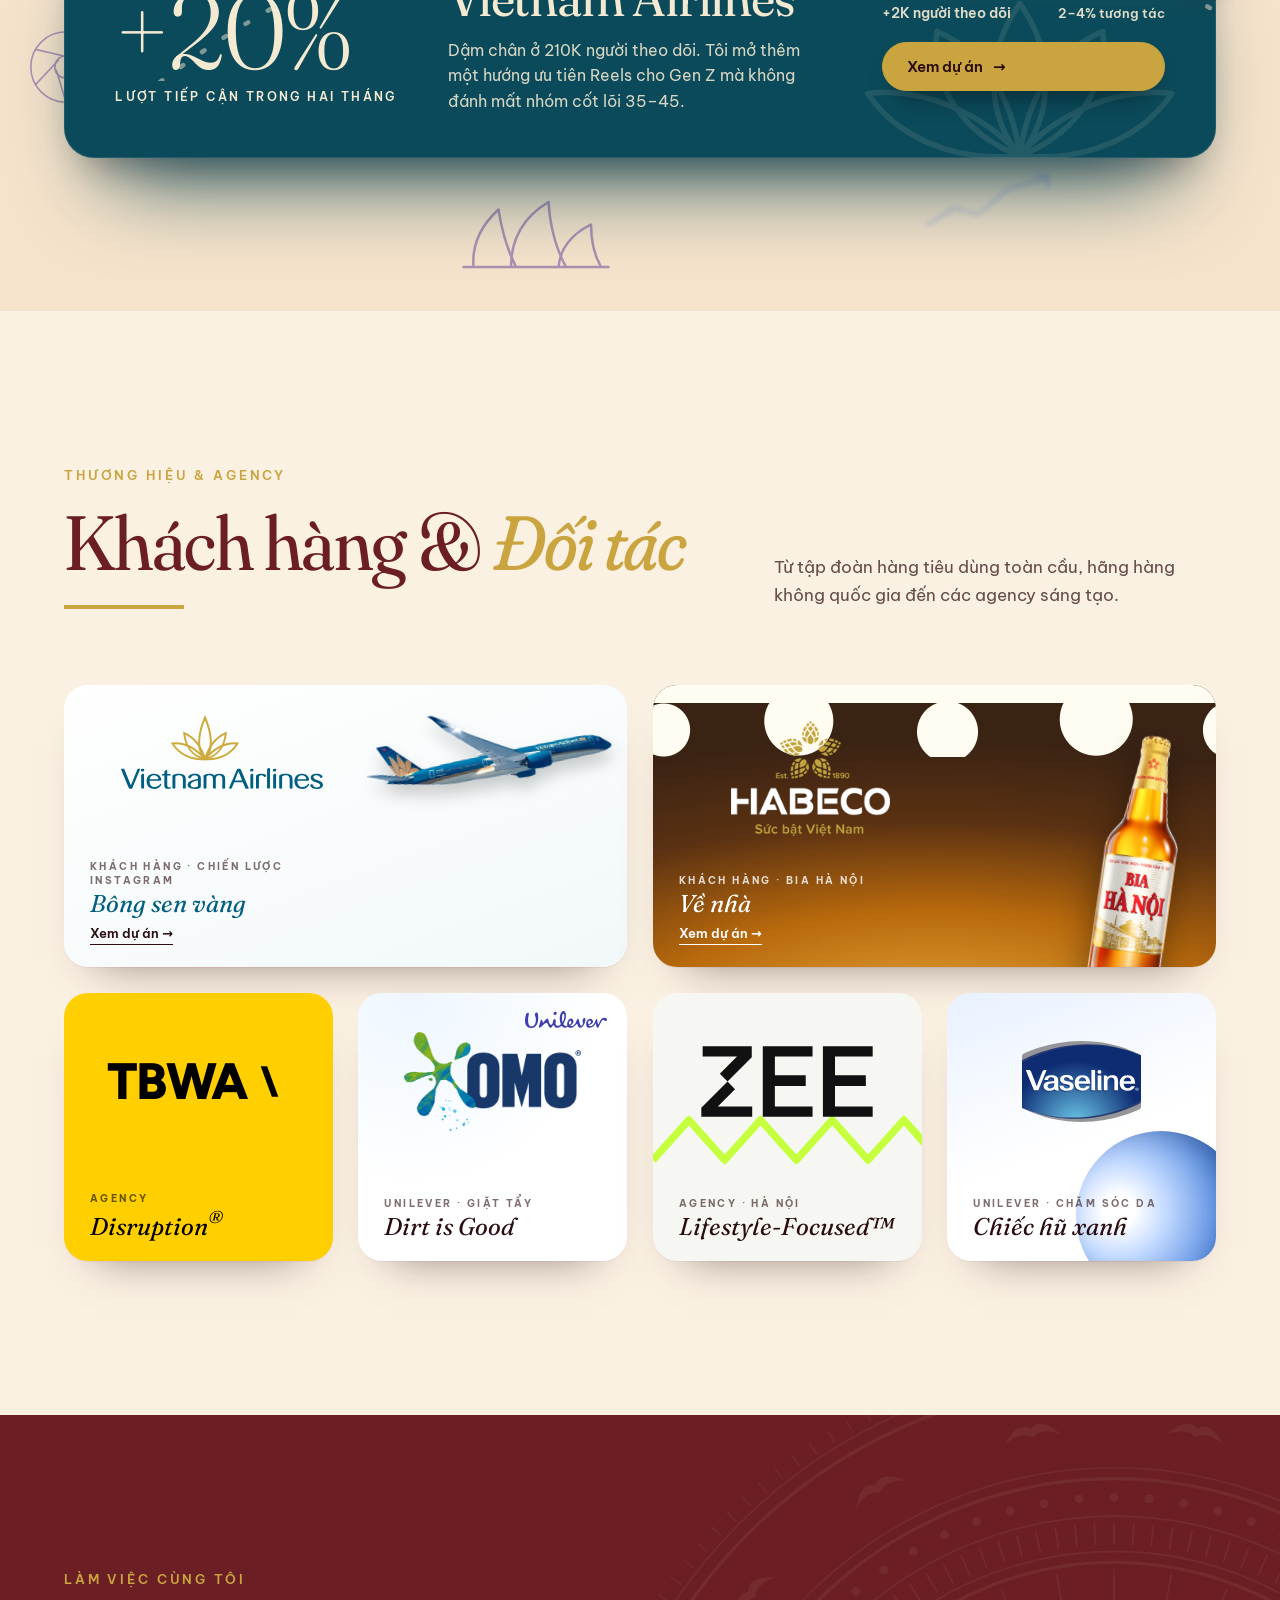
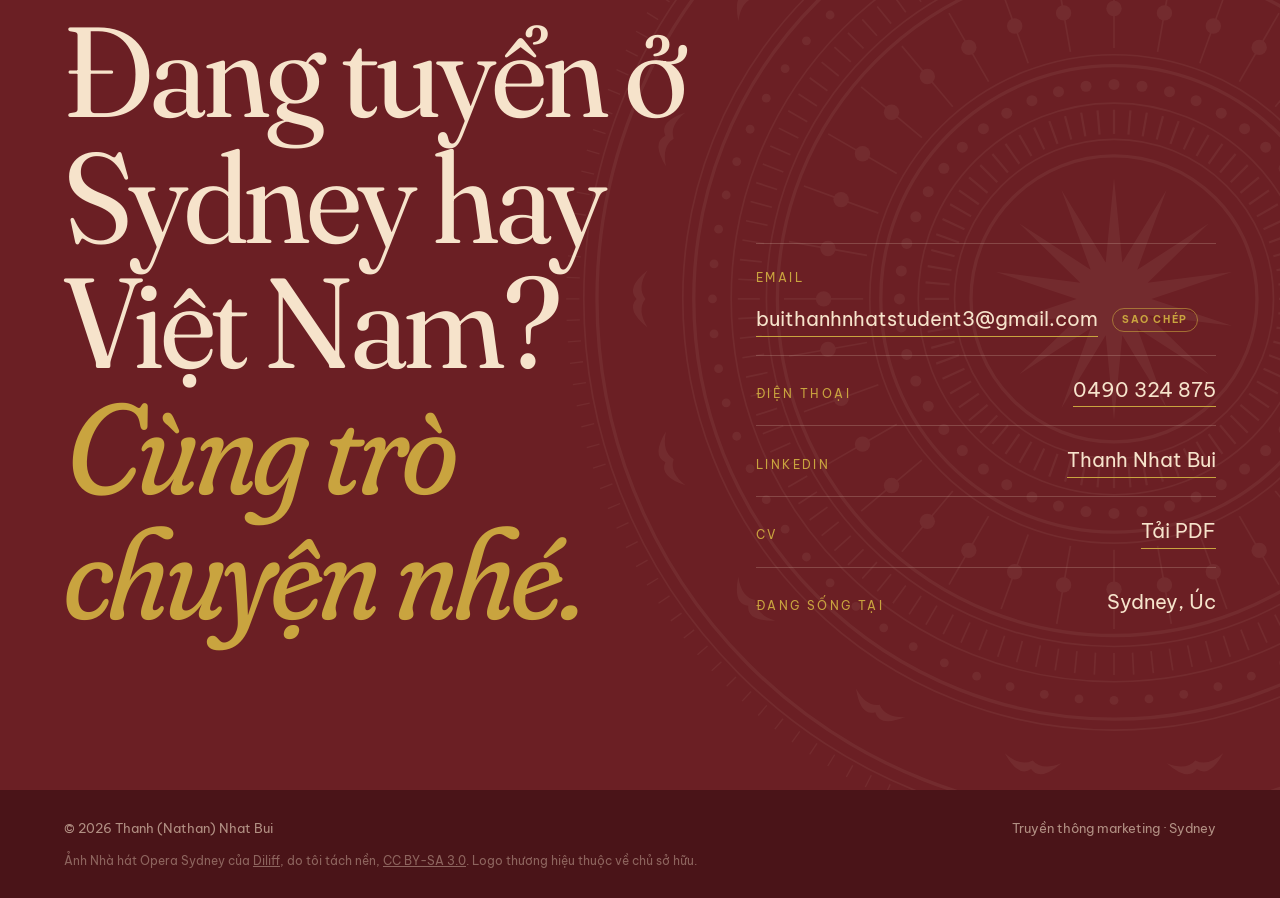
==== commit 4022f6ad: "Add files via upload" ====
--- a/vi/index.html
+++ b/vi/index.html
@@ -18,11 +18,12 @@
 <link href="https://fonts.googleapis.com" rel="preconnect"/>
 <link crossorigin="" href="https://fonts.gstatic.com" rel="preconnect"/>
 <link href="https://fonts.googleapis.com/css2?family=Dancing+Script:wght@500;600&amp;family=Be+Vietnam+Pro:wght@400;500;600&amp;family=Figtree:ital,wght@0,600;0,700;1,800&amp;family=Fraunces:ital,opsz,wght,SOFT@0,9..144,300..600,0..100;1,9..144,300..600,0..100&amp;display=swap" rel="stylesheet"/>
-<link href="../assets/css/style.css?v=20261025c" rel="stylesheet"/>
+<link href="../assets/css/style.css?v=20261124i" rel="stylesheet"/>
 <link href="https://heynathanbui.github.io/index.html" hreflang="en" rel="alternate"/>
 <link href="https://heynathanbui.github.io/vi/index.html" hreflang="vi" rel="alternate"/>
 </head>
 <body>
+<a class="skip" href="#main">Chuyển đến nội dung</a>
 <nav aria-label="Điều hướng chính" class="nav">
 <div class="nav__pill">
 <a class="nav__brand" href="index.html">
@@ -42,6 +43,7 @@
 <span aria-label="Ngôn ngữ" class="nav__lang" role="group"><a href="../index.html" hreflang="en" lang="en">EN</a><a aria-current="true" lang="vi">VI</a></span>
 </div>
 </nav>
+<main id="main">
 <!-- HERO -->
 <header class="hero">
 <div aria-hidden="true" class="drum"></div>
@@ -49,7 +51,7 @@
 <div>
 <p class="eyebrow reveal">Truyền thông marketing  ·  Sydney</p>
 <h1 class="display split-css">Nội dung khiến người xem dừng lại. <em>Con số chứng minh điều đó.</em></h1>
-<p class="hero__lede reveal" data-delay="2">Tôi làm marketing cho khán giả Việt Nam và châu Á – Thái Bình Dương, rồi đo xem nó có hiệu quả không. <strong>+20% lượt tiếp cận</strong> cho Vietnam Airlines trong hai tháng. Phần lồng tiếng và âm thanh của chiến dịch Tết Bia Hà Nội đạt <strong>4M+ lượt xem</strong>. Shorts và nội dung nhà sáng lập cho <strong>Finder</strong> tại Sydney.</p>
+<p class="hero__lede reveal" data-delay="2">Tôi làm marketing cho khán giả Việt Nam và châu Á – Thái Bình Dương, rồi đo xem nó có hiệu quả không. Instagram cho <strong>Vietnam Airlines</strong>, âm thanh cho <strong>Bia Hà Nội</strong>, video cho <strong>Finder</strong>.</p>
 <div class="hero__actions reveal" data-delay="3"><a class="btn btn--gold" href="projects.html">Xem dự án <span class="arrow">→</span></a> <a class="btn btn--ghost" href="about.html">Về Nhật</a></div>
 <div aria-label="Các thương hiệu tôi đã hợp tác" class="hero__logos reveal" data-delay="3">
 <span class="hero__logos-k">Đã hợp tác</span>
@@ -110,49 +112,64 @@
 <p class="eyebrow reveal">Dự án tiêu biểu</p>
 <h2 class="display h2 reveal" data-delay="1">Bốn đề bài.<br/><em>Bốn kết quả.</em></h2>
 </div>
-<p class="section__note reveal" data-delay="2">Một hãng hàng không, một thương hiệu bia lâu đời, một công ty fintech và một cộng đồng sinh viên. Mỗi dự án mở đầu bằng kết quả, rồi cho thấy tôi đã làm thế nào.</p>
-</div>
-<div class="cases">
-<a class="case-card case-card--vna reveal" data-cursor="Xem" href="work/vietnam-airlines.html">
-<div class="case-card__img"><img alt="Tổ bay Vietnam Airlines đi bộ cạnh máy bay" loading="lazy" src="../assets/img/vna-crew-tarmac.jpg"/></div>
-<div class="case-card__body">
+</div>
+<div aria-label="Các dự án tiêu biểu" aria-roledescription="carousel" class="reel reveal" role="region">
+<div class="reel__stage">
+<div class="reel__ring"><div class="reel__orbit">
+<a aria-label="Vietnam Airlines" class="reel__item reel__item--vna" data-cursor="Xem" data-i="0" href="work/vietnam-airlines.html">
+<div class="reel__img"><img alt="Tổ bay Vietnam Airlines đi bộ cạnh máy bay" height="1200" loading="lazy" src="../assets/img/vna-crew-tarmac.jpg" width="900"/></div>
+</a>
+<a aria-label="Bia Hà Nội · Tết 2025" class="reel__item reel__item--beer" data-cursor="Xem" data-i="1" href="work/beer-hanoi.html">
+<div class="reel__img"><img alt="Một gia đình nâng ly trong bữa cơm Tết, cảnh trong TVC Bia Hà Nội" height="1200" loading="lazy" src="../assets/img/beer-dinner.jpg" width="900"/></div>
+</a>
+<a aria-label="Finder" class="reel__item reel__item--finder" data-cursor="Xem" data-i="2" href="work/finder.html">
+<div class="reel__img"><div class="fc reel__fc"><div class="fc__top"><span class="fc__logo">finder</span><span class="fc__pill">Thực tập</span></div><p class="fc__h" style="color:#fff">Nội dung tài chính, <em>đáng để dừng lướt.</em></p><div class="fc__rows"><div class="fc__row best"><i>₿</i><span>Crypto Finder</span><b>Lựa chọn hàng đầu</b></div><div class="fc__row"><i>▶</i><span>Video · SEO</span></div></div></div></div>
+</a>
+<a aria-label="UAVS NSW" class="reel__item reel__item--uavs" data-cursor="Xem" data-i="3" href="work/uavs.html">
+<div class="reel__img"><img alt="Mọi người tại UAVS Sports Day chụp ảnh trên sân bóng rổ" height="1200" loading="lazy" src="../assets/img/community-sportday.jpg" width="900"/></div>
+</a>
+</div></div>
+<div class="reel__bar">
+<p aria-live="polite" class="reel__name"><span class="reel__logo reel__logo--vna"><img alt="" height="26" src="../assets/img/logos/brands/vietnam-airlines.svg" width="150"/></span><span class="sr-only">Vietnam Airlines</span></p>
+<div class="reel__progress"><i></i><i></i><i></i><i></i></div>
+<span aria-hidden="true" class="reel__count"><b>01</b> / 04</span>
+<span aria-hidden="true" class="reel__hint"><svg viewbox="0 0 32 16"><path d="M7 3L2 8l5 5M25 3l5 5-5 5M2 8h28"></path></svg>Kéo hoặc vuốt</span>
+</div>
+</div>
+<div class="reel__panel">
+<article class="reel__info case-card--vna" data-i="0">
 <span class="case-card__k">Ch. 1 · Chiến lược Instagram</span>
+<span aria-hidden="true" class="case-card__big">+20%<small>lượt tiếp cận trong hai tháng</small></span>
 <h3>Vietnam Airlines</h3>
-<p>Dậm chân ở 210K người theo dõi. Tôi mở thêm một hướng ưu tiên Reels cho Gen Z mà không đánh mất nhóm cốt lõi 35–45: +20% lượt tiếp cận trong hai tháng.</p>
-<div class="case-card__stat"><span>+20% lượt tiếp cận</span><span>210K → 212K</span></div>
-</div>
-</a>
-<a class="case-card case-card--beer reveal" data-cursor="Xem" data-delay="1" href="work/beer-hanoi.html">
-<div class="case-card__img"><img alt="Một gia đình nâng ly trong bữa cơm Tết, cảnh trong TVC Bia Hà Nội" loading="lazy" src="../assets/img/beer-dinner.jpg"/></div>
-<div class="case-card__body">
+<p>Dậm chân ở 210K người theo dõi. Tôi mở thêm một hướng ưu tiên Reels cho Gen Z mà không đánh mất nhóm cốt lõi 35–45.</p>
+<div class="case-card__stat"><span>+2K người theo dõi</span><span>2–4% tương tác</span></div>
+<a class="btn btn--gold reel__go" href="work/vietnam-airlines.html">Xem dự án <span class="arrow">→</span></a>
+</article>
+<article class="reel__info case-card--beer" data-i="1" hidden="">
 <span class="case-card__k">Ch. 2 · Thiết kế âm thanh</span>
+<span aria-hidden="true" class="case-card__big">4M+<small>tổng lượt xem</small></span>
 <h3>Bia Hà Nội · Tết 2025</h3>
 <p>Phần lồng tiếng và hiệu ứng âm thanh của tôi khiến bộ phim đoàn viên ngày Tết nghe như ở nhà, trong một chiến dịch đạt 4M+ tổng lượt xem.</p>
 <div class="case-card__stat"><span>4M+ lượt xem</span><span>3 phim</span></div>
-</div>
-</a>
-<a class="case-card case-card--finder reveal" data-cursor="Xem" data-delay="2" href="work/finder.html">
-<div class="case-card__img"><div class="fc" style="aspect-ratio:4/3; border-radius:0">
-<div class="fc__top"><span class="fc__logo">finder</span><span class="fc__pill">Thực tập</span></div>
-<p class="fc__h" style="color:#fff">Nội dung tài chính, <em>đáng để dừng lướt.</em></p>
-<div class="fc__rows"><div class="fc__row best"><i>₿</i><span>Crypto Finder</span><b>Lựa chọn hàng đầu</b></div><div class="fc__row"><i>▶</i><span>Video · SEO</span></div></div>
-</div></div>
-<div class="case-card__body">
+<a class="btn btn--gold reel__go" href="work/beer-hanoi.html">Xem dự án <span class="arrow">→</span></a>
+</article>
+<article class="reel__info case-card--finder" data-i="2" hidden="">
 <span class="case-card__k">Ch. 3 · Mạng xã hội &amp; video</span>
+<span aria-hidden="true" class="case-card__big">+5%<small>lượt tiếp cận trong một tháng</small></span>
 <h3>Finder</h3>
 <p>Meme, Shorts và nội dung nhà sáng lập cho khán giả crypto: khoảng 10 Shorts và 3 video dài trong hai tuần, +5% lượt tiếp cận trong một tháng.</p>
 <div class="case-card__stat"><span>+5% lượt tiếp cận</span><span>4–5K lượt xem</span></div>
-</div>
-</a>
-<a class="case-card case-card--uavs reveal" data-cursor="Xem" data-delay="3" href="work/uavs.html">
-<div class="case-card__img"><img alt="Mọi người tại UAVS Sports Day chụp ảnh trên sân bóng rổ" loading="lazy" src="../assets/img/community-sportday.jpg"/></div>
-<div class="case-card__body">
+<a class="btn btn--gold reel__go" href="work/finder.html">Xem dự án <span class="arrow">→</span></a>
+</article>
+<article class="reel__info case-card--uavs" data-i="3" hidden="">
 <span class="case-card__k">Ch. 4 · Cộng đồng</span>
+<span aria-hidden="true" class="case-card__big">4<small>sự kiện</small></span>
 <h3>UAVS NSW</h3>
 <p>Bốn sự kiện, bốn bộ nhận diện, và hình ảnh được thiết kế để mỗi bức ảnh được chia sẻ đều mang theo nhà tài trợ.</p>
 <div class="case-card__stat"><span>4 sự kiện</span><span>Trưởng ban truyền thông</span></div>
-</div>
-</a>
+<a class="btn btn--gold reel__go" href="work/uavs.html">Xem dự án <span class="arrow">→</span></a>
+</article>
+</div>
 </div>
 </div>
 </section>
@@ -165,42 +182,45 @@
 <h2 class="display h2 reveal" data-delay="1">Khách hàng &amp; <em>Đối tác</em></h2>
 <hr class="rule reveal" data-delay="2"/>
 </div>
-<p class="section__note reveal" data-delay="2">Từ tập đoàn hàng tiêu dùng toàn cầu, hãng hàng không quốc gia đến các agency sáng tạo. Di chuột qua từng thương hiệu.</p>
+<p class="section__note reveal" data-delay="2">Từ tập đoàn hàng tiêu dùng toàn cầu, hãng hàng không quốc gia đến các agency sáng tạo.</p>
 </div>
 <div class="brands">
-<article class="brand brand--tbwa reveal" data-cursor="TBWA\">
+<article class="brand brand--vna brand--big" data-cursor="VNA">
+<svg aria-hidden="true" class="lotus" viewbox="0 0 120 80"><g fill="none" stroke="#c9a227" stroke-linecap="round" stroke-width="3"><path d="M60 74C48 62 48 38 60 10c12 28 12 52 0 64z"></path><path d="M60 74C42 70 30 56 28 34c14 6 26 20 32 40z"></path><path d="M60 74c18-4 30-18 32-40-14 6-26 20-32 40z"></path><path d="M60 74C38 76 20 66 10 50c18-2 36 8 50 24z"></path><path d="M60 74c22 2 40-8 50-24-18-2-36 8-50 24z"></path></g></svg>
+<img alt="" aria-hidden="true" class="brand__plane" height="259" src="../assets/img/vna-plane-cutout.png" width="858"/>
+<div class="brand__logo"><img alt="Vietnam Airlines" src="../assets/img/logos/brands/vietnam-airlines.svg"/></div>
+<p class="brand__k">Khách hàng · Chiến lược Instagram</p><p class="brand__t">Bông sen vàng</p>
+<a class="brand__go" href="work/vietnam-airlines.html">Xem dự án <span class="arrow">→</span></a>
+</article>
+<article class="brand brand--bia brand--big" data-cursor="Dô!">
+<span aria-hidden="true" class="bubbles"><i></i><i></i><i></i><i></i><i></i><i></i><i></i></span>
+<span aria-hidden="true" class="foam"></span>
+<img alt="" aria-hidden="true" class="brand__bottle" height="875" src="../assets/img/beer/bottle-bia-ha-noi.png" width="256"/>
+<div class="brand__logo"><img alt="HABECO, nhà sản xuất Bia Hà Nội" src="../assets/img/logos/brands/habeco.png"/></div>
+<p class="brand__k">Khách hàng · Bia Hà Nội</p><p class="brand__t">Về nhà</p>
+<a class="brand__go" href="work/beer-hanoi.html">Xem dự án <span class="arrow">→</span></a>
+</article>
+<article class="brand brand--tbwa" data-cursor="TBWA\">
 <span aria-hidden="true" class="brand__slash"></span>
 <div class="brand__logo"><img alt="" src="../assets/img/logos/brands/tbwa.svg"/><b>TBWA</b></div>
 <p class="brand__k">Agency</p><p class="brand__t">Disruption<sup>®</sup></p>
 <span class="sr-only">TBWA</span>
 </article>
-<article class="brand brand--omo reveal" data-cursor="OMO" data-delay="1">
+<article class="brand brand--omo" data-cursor="OMO">
 <span aria-hidden="true" class="bubbles"><i></i><i></i><i></i><i></i><i></i><i></i><i></i></span>
 <div class="brand__logo"><img alt="OMO" src="../assets/img/logos/brands/omo.png"/></div>
 <div class="brand__sub"><img alt="Unilever" src="../assets/img/logos/brands/unilever.svg"/></div>
 <p class="brand__k">Unilever · Giặt tẩy</p><p class="brand__t">Dirt is Good</p>
 </article>
-<article class="brand brand--vaseline reveal" data-cursor="Vaseline" data-delay="2">
+<article class="brand brand--zee" data-cursor="ZEE">
+<svg aria-hidden="true" class="zz" preserveaspectratio="none" viewbox="0 0 300 60"><path d="M0 50 L40 10 L80 50 L120 10 L160 50 L200 10 L240 50 L280 10 L320 50"></path></svg>
+<div class="brand__logo"><img alt="ZEE Agency" src="../assets/img/logos/brands/zee.svg"/></div>
+<p class="brand__k">Agency · Hà Nội</p><p class="brand__t">Lifestyle-Focused™</p>
+</article>
+<article class="brand brand--vaseline" data-cursor="Vaseline">
 <span aria-hidden="true" class="drop"></span>
 <div class="brand__logo"><img alt="Vaseline" src="../assets/img/logos/brands/vaseline.svg"/></div>
 <p class="brand__k">Unilever · Chăm sóc da</p><p class="brand__t">Chiếc hũ xanh</p>
-</article>
-<article class="brand brand--vna reveal" data-cursor="VNA">
-<svg aria-hidden="true" class="lotus" viewbox="0 0 120 80"><g fill="none" stroke="#c9a227" stroke-linecap="round" stroke-width="3"><path d="M60 74C48 62 48 38 60 10c12 28 12 52 0 64z"></path><path d="M60 74C42 70 30 56 28 34c14 6 26 20 32 40z"></path><path d="M60 74c18-4 30-18 32-40-14 6-26 20-32 40z"></path><path d="M60 74C38 76 20 66 10 50c18-2 36 8 50 24z"></path><path d="M60 74c22 2 40-8 50-24-18-2-36 8-50 24z"></path></g></svg>
-<img alt="" aria-hidden="true" class="brand__plane" src="../assets/img/vna-plane-cutout.png"/>
-<div class="brand__logo"><img alt="Vietnam Airlines" src="../assets/img/logos/brands/vietnam-airlines.svg"/></div>
-<p class="brand__k">Khách hàng · Instagram</p><p class="brand__t">Bông sen vàng</p>
-</article>
-<article class="brand brand--zee reveal" data-cursor="ZEE" data-delay="1">
-<svg aria-hidden="true" class="zz" preserveaspectratio="none" viewbox="0 0 300 60"><path d="M0 50 L40 10 L80 50 L120 10 L160 50 L200 10 L240 50 L280 10 L320 50"></path></svg>
-<div class="brand__logo"><img alt="ZEE Agency" src="../assets/img/logos/brands/zee.svg"/></div>
-<p class="brand__k">Agency · Hà Nội</p><p class="brand__t">Lifestyle-Focused™</p>
-</article>
-<article class="brand brand--bia reveal" data-cursor="Dô!" data-delay="2">
-<span aria-hidden="true" class="bubbles"><i></i><i></i><i></i><i></i><i></i><i></i><i></i></span>
-<span aria-hidden="true" class="foam"></span>
-<div class="brand__logo"><img alt="HABECO, nhà sản xuất Bia Hà Nội" src="../assets/img/logos/brands/habeco.png"/></div>
-<p class="brand__k">Khách hàng · Bia Hà Nội</p><p class="brand__t">Từ năm 1890</p>
 </article>
 </div>
 </div>
@@ -211,7 +231,7 @@
 <div class="wrap contact__grid">
 <div>
 <p class="eyebrow reveal">Làm việc cùng tôi</p>
-<h2 class="display reveal" data-delay="1">Cùng <em>bắt đầu nhé.</em></h2>
+<h2 class="display reveal" data-delay="1">Đang tuyển ở Sydney hay Việt Nam? <em>Cùng trò chuyện nhé.</em></h2>
 </div>
 <ul class="contact__list reveal" data-delay="2">
 <li><span>Email</span><span class="contact__val"><a href="mailto:buithanhnhatstudent3@gmail.com">buithanhnhatstudent3@gmail.com</a><button aria-label="Sao chép địa chỉ email" class="copy" data-copy="buithanhnhatstudent3@gmail.com">Sao chép</button></span></li>
@@ -222,9 +242,10 @@
 </ul>
 </div>
 </section>
+</main>
 <footer class="footer">
-<div class="wrap"><span>© <span data-year=""></span> Thanh (Nathan) Nhat Bui</span> <span>Truyền thông marketing · Sydney</span></div>
+<div class="wrap"><span>© <span data-year=""></span> Thanh (Nathan) Nhat Bui</span> <span>Truyền thông marketing · Sydney</span> <small class="footer__credit">Ảnh Nhà hát Opera Sydney của <a href="https://commons.wikimedia.org/wiki/File:Sydney_Opera_House_-_Dec_2008.jpg" rel="noopener">Diliff</a>, do tôi tách nền, <a href="https://creativecommons.org/licenses/by-sa/3.0/" rel="noopener">CC BY-SA 3.0</a>. Logo thương hiệu thuộc về chủ sở hữu.</small></div>
 </footer>
-<script src="../assets/js/main.js?v=20261025a"></script>
+<script src="../assets/js/main.js?v=20261124i"></script>
 </body>
 </html>
--- a/assets/css/style.css
+++ b/assets/css/style.css
@@ -734,22 +734,647 @@
 @keyframes ctTick { to { transform: translateX(-40%); } }
 
 /* UAVS: the Opera House draws itself under pixel stars */
-.curtain--uavs { background: linear-gradient(135deg, #4a1f8f, #8a2bb0 55%, #e23d96); color: #fff; }
+.curtain--uavs { background: radial-gradient(70% 60% at 62% 58%, #3a1a72, #1c0c3d 60%, #120726); color: #fff; }
 .curtain--uavs .ct-k { color: #ffd166; }
-.ct-opera { width: 100%; height: 196px; overflow: visible; }
-.ct-opera path { fill: rgba(255, 209, 102, 0); stroke: #ffd166; stroke-width: 2.4; stroke-linejoin: round; stroke-dasharray: 400; stroke-dashoffset: 400; }
-.ct-opera path.water { stroke: rgba(255, 255, 255, .55); stroke-width: 1.6; }
-.curtain.is-on .ct-opera path { animation: ctSail 1.1s forwards cubic-bezier(.6, 0, .2, 1); }
-.curtain.is-on .ct-opera path:nth-child(2) { animation-delay: .1s; } .curtain.is-on .ct-opera path:nth-child(3) { animation-delay: .2s; }
-.curtain.is-on .ct-opera path:nth-child(4) { animation-delay: .3s; } .curtain.is-on .ct-opera path:nth-child(5) { animation-delay: .38s; }
-.curtain.is-on .ct-opera path:nth-child(6), .curtain.is-on .ct-opera path:nth-child(7) { animation-delay: .45s; }
-@keyframes ctSail { 70% { fill: rgba(255, 209, 102, 0); } to { stroke-dashoffset: 0; fill: rgba(255, 209, 102, .16); } }
+.curtain--uavs .ct-art { height: 230px; width: min(620px, 90vw); }
+.ct-opera { width: 100%; height: 100%; overflow: visible; }
+.ct-opera .shell { fill: url(#ctVivid); fill-opacity: 0; stroke: #fff4d6; stroke-width: 1.6; stroke-linejoin: round; stroke-dasharray: 220; stroke-dashoffset: 220; }
+.ct-opera .rib { fill: none; stroke: #fff4d6; stroke-width: .7; opacity: 0; }
+.ct-opera .podium { fill: #fff4d6; opacity: 0; }
+.ct-opera .bridge path { fill: none; stroke: rgba(255, 255, 255, .3); stroke-width: 1.2; stroke-dasharray: 160; stroke-dashoffset: 160; }
+.ct-opera .oh-refl { opacity: 0; }
+.ct-opera .water { fill: none; stroke: rgba(255, 209, 102, .35); stroke-width: 1; stroke-dasharray: 3 6; }
+.curtain.is-on .ct-opera .bridge path { animation: ctDrawLine 1s forwards cubic-bezier(.6, 0, .2, 1); }
+.curtain.is-on .ct-opera .shell { animation: ctShell 1.1s .15s forwards cubic-bezier(.6, 0, .2, 1); }
+.curtain.is-on .ct-opera .rib { animation: ctFade .5s .8s forwards; }
+.curtain.is-on .ct-opera .podium { animation: ctFade .5s .1s forwards; }
+.curtain.is-on .ct-opera .oh-refl { animation: ctRefl .8s .7s forwards; }
+.curtain.is-on .ct-opera .water { animation: ctRipple 3s linear infinite; }
+@keyframes ctDrawLine { to { stroke-dashoffset: 0; } }
+@keyframes ctShell { 60% { fill-opacity: 0; } to { stroke-dashoffset: 0; fill-opacity: .85; } }
+@keyframes ctFade { to { opacity: .55; } }
+@keyframes ctRefl { to { opacity: .18; } }
+@keyframes ctRipple { to { stroke-dashoffset: -36; } }
 .ct-stars { position: absolute; inset: 0; pointer-events: none; }
-.ct-stars i { position: absolute; width: 5px; height: 5px; background: #ffd166; box-shadow: 0 0 0 1px rgba(255, 209, 102, .3); opacity: 0; }
-.curtain.is-on .ct-stars i { animation: ctTwinkle 1.2s steps(2) infinite; }
-.ct-stars i:nth-child(1) { left: 8%; top: 10%; } .ct-stars i:nth-child(2) { left: 22%; top: 28%; animation-delay: .3s !important; }
-.ct-stars i:nth-child(3) { left: 40%; top: 6%; animation-delay: .6s !important; } .ct-stars i:nth-child(4) { left: 63%; top: 4%; animation-delay: .15s !important; }
-.ct-stars i:nth-child(5) { left: 80%; top: 18%; animation-delay: .45s !important; } .ct-stars i:nth-child(6) { left: 92%; top: 36%; animation-delay: .75s !important; }
-.ct-stars i:nth-child(7) { left: 3%; top: 40%; animation-delay: .9s !important; } .ct-stars i:nth-child(8) { left: 72%; top: 30%; animation-delay: .5s !important; width: 3px; height: 3px; }
-.ct-stars i:nth-child(9) { left: 30%; top: 14%; animation-delay: 1s !important; width: 3px; height: 3px; }
-@keyframes ctTwinkle { 0%, 100% { opacity: 0; } 50% { opacity: 1; } }
+.ct-stars i { position: absolute; width: 3px; height: 3px; border-radius: 50%; background: #fff4d6; opacity: 0; }
+.curtain.is-on .ct-stars i { animation: ctTwinkle 2.4s ease-in-out infinite; }
+.ct-stars i:nth-child(1) { left: 8%; top: 8%; } .ct-stars i:nth-child(2) { left: 22%; top: 20%; animation-delay: .4s !important; }
+.ct-stars i:nth-child(3) { left: 40%; top: 6%; animation-delay: .8s !important; } .ct-stars i:nth-child(4) { left: 63%; top: 4%; animation-delay: .2s !important; }
+.ct-stars i:nth-child(5) { left: 80%; top: 14%; animation-delay: 1.2s !important; } .ct-stars i:nth-child(6) { left: 92%; top: 26%; animation-delay: .6s !important; }
+.ct-stars i:nth-child(7) { left: 3%; top: 30%; animation-delay: 1s !important; } .ct-stars i:nth-child(8) { left: 72%; top: 22%; animation-delay: 1.6s !important; }
+.ct-stars i:nth-child(9) { left: 30%; top: 12%; animation-delay: 2s !important; }
+@keyframes ctTwinkle { 0%, 100% { opacity: 0; } 50% { opacity: .8; } }
+
+/* ---------- lead case study: one dominant entry point in the work grid ---------- */
+.cases { grid-template-columns: repeat(3, minmax(0, 1fr)); }
+.case-card--lead { grid-column: 1 / -1; flex-direction: row; }
+.case-card--lead .case-card__img { flex: 1.3 1 0; aspect-ratio: auto; min-height: clamp(340px, 34vw, 480px); }
+.case-card--lead .case-card__body { flex: 1 1 0; justify-content: center; padding: clamp(28px, 4vw, 60px); gap: 14px; }
+.case-card--lead h3 { font-size: clamp(36px, 3.6vw, 56px); letter-spacing: -.02em; }
+.case-card--lead p { font-size: 17px; max-width: 34ch; }
+.case-card__big { display: block; font: 400 clamp(72px, 8vw, 128px)/.9 var(--serif); letter-spacing: -.04em; color: var(--c); transition: color .5s; margin: 6px 0 4px; }
+.case-card__big small { display: block; margin-top: 10px; font: 600 12px/1.4 var(--sans); letter-spacing: .2em; text-transform: uppercase; }
+.case-card:hover .case-card__big { color: var(--t); }
+@media (max-width: 1180px) { .cases { grid-template-columns: repeat(3, minmax(0, 1fr)); } }
+@media (max-width: 900px) {
+  .cases { grid-template-columns: 1fr; }
+  .case-card--lead { flex-direction: column; }
+  .case-card--lead .case-card__img { flex: none; aspect-ratio: 4 / 3; min-height: 0; }
+}
+
+/* ---------- keyboard access ---------- */
+.skip { position: fixed; top: 12px; left: 12px; z-index: 10000; padding: 12px 18px; border-radius: 999px; background: var(--gold); color: var(--ink); font: 600 14px/1 var(--sans); text-decoration: none; transform: translateY(-200%); transition: transform .2s var(--ease); }
+.skip:focus { transform: none; }
+a:focus-visible, button:focus-visible, [tabindex]:focus-visible { outline: 3px solid var(--gold); outline-offset: 3px; border-radius: 6px; }
+
+/* ---------- Selected work: rotating case-study reel ---------- */
+.reel { display: grid; grid-template-columns: minmax(0, 1.55fr) minmax(0, 1fr); gap: clamp(20px, 3vw, 40px); align-items: stretch; }
+.reel__stage { position: relative; display: flex; flex-direction: column; border-radius: 28px; overflow: hidden; background: radial-gradient(80% 60% at 50% 100%, rgba(42, 13, 16, .10), transparent 70%), rgba(251, 241, 227, .55); -webkit-backdrop-filter: blur(16px) saturate(1.15); backdrop-filter: blur(16px) saturate(1.15); box-shadow: inset 0 0 0 1px rgba(255, 255, 255, .6), 0 30px 60px -40px rgba(42, 13, 16, .35); }
+.reel__ring { --w: clamp(280px, 32vw, 470px); position: relative; flex: 1; min-height: clamp(420px, 38vw, 560px); perspective: 1600px; perspective-origin: 50% 40%; touch-action: pan-y; cursor: grab; user-select: none; }
+.reel__ring.is-drag { cursor: grabbing; }
+.reel__ring::after { content: ""; position: absolute; left: 16%; right: 16%; bottom: 8%; height: 40px; border-radius: 50%; background: radial-gradient(closest-side, rgba(42, 13, 16, .24), transparent); pointer-events: none; }
+.reel__orbit { position: absolute; inset: 0; transform-style: preserve-3d; transform: rotateX(var(--tx, 8deg)) rotateY(var(--ty, 0deg)); }
+.reel__item { position: absolute; left: 50%; top: 50%; width: var(--w); aspect-ratio: 16 / 10; margin-left: calc(var(--w) / -2); margin-top: calc(var(--w) * -5 / 16); transform-style: preserve-3d; text-decoration: none; outline-offset: 6px; }
+.reel__img { position: absolute; inset: 0; border-radius: 22px; overflow: hidden; backface-visibility: hidden; opacity: var(--dim, 1); box-shadow: 0 50px 60px -36px rgba(42, 13, 16, .7); }
+.reel__img img, .reel__fc { width: 100%; height: 100%; }
+.reel__img img { object-fit: cover; -webkit-user-drag: none; }
+.reel__fc { border-radius: 0; display: flex; flex-direction: column; justify-content: center; }
+.reel__img::after { content: ""; position: absolute; inset: 0; border-radius: inherit; box-shadow: inset 0 0 0 1px rgba(255, 255, 255, .25); background: linear-gradient(120deg, rgba(255, 255, 255, .22), transparent 40%); pointer-events: none; }
+
+/* floating brand objects, popped out in front of their card */
+.reel__obj { position: absolute; backface-visibility: hidden; filter: drop-shadow(0 22px 18px rgba(42, 13, 16, .35)); opacity: var(--front, 1); transition: opacity .25s; pointer-events: auto; }
+.reel__item:not([aria-hidden="false"]) .reel__obj { pointer-events: none; }
+.reel__float { transform: translate3d(0, var(--fy, 0px), 0) rotate(var(--fr, 0deg)); }
+.reel__float img, .reel__float svg { display: block; width: 100%; height: auto; transition: transform .45s var(--ease); }
+.reel__obj--plane { width: 86%; left: 4%; top: -30%; transform: translateZ(110px); }
+.reel__trail { position: absolute; right: 88%; top: 52%; width: 0; height: 3px; border-radius: 3px; background: linear-gradient(90deg, transparent, rgba(255, 255, 255, .95)); transition: width .45s var(--ease); }
+.reel__obj--plane:hover img { transform: translateX(14%) rotate(-5deg); }
+.reel__obj--plane:hover .reel__trail { width: 70%; }
+.reel__obj--bottle { width: 15%; right: -5%; bottom: -20%; transform: translateZ(90px) rotate(8deg); }
+.reel__obj--bottle:hover img { transform: rotate(-22deg); }
+.reel__bubbles { position: absolute; left: 30%; right: 30%; top: 0; height: 60%; pointer-events: none; }
+.reel__bubbles i { position: absolute; bottom: 30%; width: 7px; height: 7px; border-radius: 50%; border: 1.5px solid rgba(255, 244, 214, .9); opacity: 0; }
+.reel__bubbles i:nth-child(odd) { width: 5px; height: 5px; }
+.reel__bubbles i:nth-child(1) { left: 10%; } .reel__bubbles i:nth-child(2) { left: 40%; } .reel__bubbles i:nth-child(3) { left: 70%; } .reel__bubbles i:nth-child(4) { left: 25%; } .reel__bubbles i:nth-child(5) { left: 55%; } .reel__bubbles i:nth-child(6) { left: 85%; } .reel__bubbles i:nth-child(7) { left: 5%; }
+.reel__obj--bottle:hover .reel__bubbles i { animation: objBubble 1.1s ease-out infinite; }
+.reel__obj--bottle:hover .reel__bubbles i:nth-child(n) { animation-delay: calc(var(--n, 0) * 1s); }
+.reel__bubbles i:nth-child(2) { --n: .15; } .reel__bubbles i:nth-child(3) { --n: .3; } .reel__bubbles i:nth-child(4) { --n: .45; } .reel__bubbles i:nth-child(5) { --n: .6; } .reel__bubbles i:nth-child(6) { --n: .75; } .reel__bubbles i:nth-child(7) { --n: .9; }
+@keyframes objBubble { 0% { transform: translateY(0); opacity: 0; } 20% { opacity: 1; } 100% { transform: translateY(-120px); opacity: 0; } }
+.fd-chip { display: block; padding: 14% 16%; border-radius: 999px; background: #fff; box-shadow: inset 0 0 0 1px rgba(35, 35, 32, .08); }
+.fd-chip img { display: block; width: 100%; height: auto; }
+.reel__obj--fdlogo { width: 46%; right: -8%; top: -18%; transform: translateZ(110px) rotate(-6deg); }
+.reel__obj--fdlogo:hover .fd-chip { transform: rotate(4deg) scale(1.06); }
+.fd-chip { transition: transform .45s var(--ease); }
+.fd-eyes { display: grid; place-items: center; aspect-ratio: 1; border-radius: 50%; background: #fff; box-shadow: inset 0 0 0 1px rgba(35, 35, 32, .08); }
+.fd-eyes img { width: 64%; height: auto; transition: transform .45s var(--ease); }
+.reel__obj--eyes { width: 19%; left: -6%; bottom: -14%; transform: translateZ(70px); }
+.reel__obj--eyes:hover .fd-eyes img { transform: scaleY(.15); transition-duration: .12s; }
+.reel__obj--opera { width: 78%; left: -8%; bottom: -24%; transform: translateZ(80px); }
+.reel__obj--opera img { filter: saturate(1.05) contrast(1.05); }
+.reel__obj--opera:hover img { transform: scale(1.05) translateY(-3%); }
+.reel__bar { position: relative; z-index: 5; display: flex; align-items: center; gap: 14px; padding: 16px clamp(18px, 2.4vw, 28px) 20px; }
+.reel__name { flex: 0 0 auto; min-width: 0; max-width: 100%; margin: 0 auto 0 0; font: italic 400 clamp(18px, 1.6vw, 24px)/1.2 var(--serif); color: var(--ink); white-space: nowrap; overflow: hidden; text-overflow: ellipsis; }
+.reel__progress { display: flex; flex: 0 1 150px; min-width: 40px; gap: 6px; }
+.reel__stage { container-type: inline-size; }
+@container (max-width: 576px) { .reel__progress { display: none; } }
+@container (max-width: 470px) { .reel__bar { flex-wrap: wrap; row-gap: 10px; } .reel__name { flex: 1 0 100%; white-space: normal; } .reel__count { margin-right: auto; } }
+.reel__progress i { position: relative; flex: 1; min-width: 10px; height: 2px; background: rgba(42, 13, 16, .16); border-radius: 2px; overflow: hidden; }
+.reel__progress i::after { content: ""; position: absolute; inset: 0; background: var(--ink); transform: scaleX(0); transform-origin: left; }
+.reel__progress i.is-done::after { transform: scaleX(1); }
+.reel__progress i.is-on::after { animation: reelFill var(--dur, 5s) linear forwards; }
+.reel.is-paused .reel__progress i.is-on::after { animation-play-state: paused; }
+@keyframes reelFill { to { transform: scaleX(1); } }
+.reel__count { white-space: nowrap; font: 600 12px/1 var(--sans); letter-spacing: .12em; color: rgba(42, 13, 16, .6); font-variant-numeric: tabular-nums; }
+.reel__count b { color: var(--ink); }
+.reel__btn { flex: none; display: grid; place-items: center; width: 38px; height: 38px; border-radius: 50%; border: 1px solid rgba(42, 13, 16, .18); background: #fffdf8; color: var(--ink); cursor: pointer; transition: background .15s, color .15s, transform .15s; }
+.reel__btn:hover { background: var(--ink); color: var(--cream); }
+.reel__btn:active { transform: scale(.94); }
+.reel__btn svg { width: 16px; height: 16px; fill: none; stroke: currentColor; stroke-width: 2; stroke-linecap: round; stroke-linejoin: round; }
+/* the case card: a floating, tilting brand object of its own */
+.reel { grid-template-columns: minmax(0, 1.3fr) minmax(0, 1fr); }
+.reel__panel { --spring: cubic-bezier(.34, 1.5, .64, 1); position: relative; display: grid; perspective: 1400px; animation: panelFloat 7s ease-in-out infinite; }
+@keyframes panelFloat { 50% { translate: 0 -10px; } }
+.reel__info { --c: var(--oxblood); --t: var(--cream); grid-area: 1 / 1; position: relative; display: flex; flex-direction: column; gap: 16px; padding: clamp(36px, 3.6vw, 56px) clamp(28px, 3.2vw, 52px) clamp(30px, 3.2vw, 48px); border-radius: 30px; background: radial-gradient(120% 80% at 100% 0%, rgba(255, 255, 255, .14), transparent 55%), var(--c); color: var(--t); transform-style: preserve-3d; transform: rotateX(var(--rx, 0deg)) rotateY(var(--ry, 0deg)); transition: transform .6s var(--ease), box-shadow .4s; box-shadow: 0 60px 90px -45px color-mix(in srgb, var(--c) 90%, #000), 0 24px 40px -24px rgba(42, 13, 16, .5), inset 0 0 0 1px rgba(255, 255, 255, .1); animation: reelIn .7s var(--spring) both; }
+.reel__panel.is-tilt .reel__info { transition-duration: .15s; box-shadow: 0 80px 110px -50px color-mix(in srgb, var(--c) 95%, #000), 0 30px 50px -26px rgba(42, 13, 16, .55), inset 0 0 0 1px rgba(255, 255, 255, .16); }
+.reel__info::before { content: ""; position: absolute; inset: 0; border-radius: inherit; background: radial-gradient(40% 40% at var(--mx, 70%) var(--my, 20%), rgba(255, 255, 255, .22), transparent 70%); opacity: 0; transition: opacity .3s; pointer-events: none; z-index: 2; }
+.reel__panel.is-tilt .reel__info::before { opacity: 1; }
+.reel__info[hidden] { display: none; }
+.reel__info.case-card--vna { --c: #0b4a5a; --t: #f4ead2; } .reel__info.case-card--beer { --c: #3b2314; --t: #f5e1a4; }
+.reel__info.case-card--finder { --c: #1d53ff; --t: #fff; } .reel__info.case-card--uavs { --c: #4a1f8f; --t: #fff; }
+.reel__info > :not(.ri-deco):not(.ri-sticker) { position: relative; z-index: 1; animation: riUp .6s var(--spring) both; }
+.reel__info > :nth-child(1) { animation-delay: .05s; } .reel__info > :nth-child(2) { animation-delay: .1s; } .reel__info > :nth-child(3) { animation-delay: .16s; }
+.reel__info > :nth-child(4) { animation-delay: .22s; } .reel__info > :nth-child(5) { animation-delay: .28s; } .reel__info > :nth-child(6) { animation-delay: .34s; }
+@keyframes riUp { from { opacity: 0; translate: 0 18px; } }
+@keyframes reelIn { from { opacity: 0; translate: 0 30px; scale: .94; } }
+.reel__info .case-card__k { color: var(--t); opacity: .8; }
+.reel__info .case-card__big { color: var(--t); margin-top: auto; font-size: clamp(96px, 10.5vw, 172px); transform: translateZ(60px); text-shadow: 0 2px 0 rgba(0, 0, 0, .16), 0 4px 0 rgba(0, 0, 0, .12), 0 6px 0 rgba(0, 0, 0, .08), 0 24px 40px rgba(0, 0, 0, .35); }
+.reel__info .case-card__big small { text-shadow: none; }
+.reel__info h3 { margin: 0; font: 400 clamp(38px, 3.8vw, 60px)/1.02 var(--serif); letter-spacing: -.025em; transform: translateZ(40px); }
+.reel__info p { margin: 0; font-size: clamp(16px, 1.2vw, 18px); line-height: 1.6; opacity: .88; max-width: 40ch; transform: translateZ(20px); }
+.reel__info .case-card__stat { margin-top: 8px; padding-top: 16px; border-top: 1px solid currentColor; opacity: .92; font: 600 14px/1.4 var(--sans); font-style: normal; transform: translateZ(20px); }
+.reel__stats { display: flex; justify-content: space-between; width: 100%; gap: 12px; }
+.reel__go { align-self: flex-start; margin-top: 10px; transform: translateZ(50px); box-shadow: 0 16px 26px -14px rgba(0, 0, 0, .55); }
+
+/* brand dressing inside each card (clipped layer) */
+.ri-deco { position: absolute; inset: 0; border-radius: inherit; overflow: hidden; pointer-events: none; color: var(--t); }
+.ri-deco svg { position: absolute; display: block; }
+.ri-route { left: 0; top: 0; width: 100%; height: 46%; opacity: .5; }
+.ri-lotus { right: -6%; bottom: 14%; width: 62%; opacity: .1; }
+.ri-gate { position: absolute; right: clamp(24px, 3vw, 44px); top: clamp(30px, 3.4vw, 50px); font: 700 11px/1 var(--sans); letter-spacing: .2em; opacity: .6; }
+.ri-foam { left: 0; top: 0; width: 100%; height: 34px; }
+.ri-bub { position: absolute; bottom: -12px; width: 8px; height: 8px; border-radius: 50%; border: 1.5px solid currentColor; opacity: 0; animation: riBub 6s linear infinite; }
+.ri-bub:nth-child(odd) { width: 5px; height: 5px; }
+@keyframes riBub { 0% { opacity: 0; translate: 0 0; } 10% { opacity: .45; } 90% { opacity: .3; } 100% { opacity: 0; translate: 6px -520px; } }
+.ri-barley { right: 3%; bottom: -4%; width: 22%; opacity: .14; rotate: 14deg; }
+.ri-chart { left: 0; right: 0; bottom: 30%; width: 100%; height: 42%; opacity: .17; }
+.ri-chart .ri-line { stroke-dasharray: 600; stroke-dashoffset: 600; animation: riDraw 1.6s .3s var(--ease) forwards; }
+@keyframes riDraw { to { stroke-dashoffset: 0; } }
+.ri-grid { position: absolute; inset: 0; background-image: linear-gradient(rgba(255, 255, 255, .07) 1px, transparent 1px), linear-gradient(90deg, rgba(255, 255, 255, .07) 1px, transparent 1px); background-size: 44px 44px; mask-image: linear-gradient(180deg, transparent, #000 30%, #000 70%, transparent); }
+.ri-sky i { position: absolute; width: 3px; height: 3px; border-radius: 50%; background: currentColor; animation: riTwinkle 3.4s ease-in-out infinite; }
+@keyframes riTwinkle { 0%, 100% { opacity: .15; } 50% { opacity: .8; } }
+.ri-opera { position: absolute; right: -8%; bottom: -4%; width: 66%; height: auto; opacity: .4; mask-image: linear-gradient(90deg, transparent, #000 35%); }
+
+/* the sticker: one brand object that pops off the card's corner */
+.ri-sticker { position: absolute; z-index: 3; top: -26px; right: -22px; width: clamp(84px, 7.5vw, 112px); aspect-ratio: 1; transform: translateZ(80px) rotate(var(--rot, -8deg)); pointer-events: none; filter: drop-shadow(0 18px 18px rgba(0, 0, 0, .35)); animation: riPop .8s .25s var(--spring) both; }
+.ri-sticker svg { width: 100%; height: 100%; display: block; }
+.ri-sticker--beer { --rot: 10deg; } .ri-sticker--beer svg, .ri-sticker--uavs svg { animation: riSpin 18s linear infinite; }
+.ri-sticker--finder .fd-eyes { height: 100%; animation: riFlip 4s ease-in-out infinite; }
+@keyframes riPop { from { opacity: 0; scale: .2; rotate: -40deg; } }
+@keyframes riSpin { to { rotate: 360deg; } }
+@keyframes riFlip { 0%, 60% { transform: rotateY(0); } 80%, 100% { transform: rotateY(360deg); } }
+.reel.is-still .reel__panel, .reel.is-still .ri-bub, .reel.is-still .ri-sky i, .reel.is-still .ri-sticker svg, .reel.is-still .ri-sticker .fd-eyes { animation-play-state: paused; }
+@media (max-width: 900px) {
+  .reel { grid-template-columns: 1fr; }
+  .reel__ring { --w: min(70vw, 460px); min-height: calc(var(--w) * .625 + 170px); }
+  .reel__progress { display: none; }
+  .ri-sticker { right: 14px; top: -30px; width: 80px; }
+  .reel__info .case-card__big { font-size: clamp(84px, 24vw, 120px); }
+}
+@media (prefers-reduced-motion: reduce) {
+  .reel__panel, .reel__info, .reel__info > *, .ri-sticker, .ri-sticker svg, .ri-sticker .fd-eyes, .ri-bub, .ri-sky i { animation: none !important; }
+  .ri-chart .ri-line { stroke-dashoffset: 0; }
+  .reel__info { transform: none; }
+}
+
+.footer__credit { flex-basis: 100%; font-size: 12px; opacity: .65; }
+.footer__credit a { color: inherit; }
+
+/* Selected work: brand odds and ends drifting behind the section */
+#work { isolation: isolate; overflow: clip; }
+.work-float { position: absolute; inset: 0; z-index: -1; pointer-events: none; color: var(--oxblood); }
+.wf { position: absolute; width: var(--s); translate: calc(var(--px, 0px) * var(--d)) calc(var(--py, 0px) * var(--d)); transition: translate .9s var(--ease); }
+.wf > span { display: block; animation: wfDrift var(--t, 14s) ease-in-out infinite; animation-delay: var(--dl, 0s); }
+.wf svg { display: block; width: 100%; height: auto; overflow: visible; }
+.wf--far { opacity: .28; filter: blur(2.5px); } .wf--mid { opacity: .42; filter: blur(.6px); } .wf--near { opacity: .6; }
+.wf--gold { color: var(--gold); } .wf--teal { color: #0b4a5a; } .wf--red { color: #c8102e; } .wf--blue { color: #1d53ff; } .wf--purple { color: #4a1f8f; }
+@keyframes wfDrift { 0%, 100% { transform: translate(0, 0) rotate(0deg); } 33% { transform: translate(10px, -22px) rotate(6deg); } 66% { transform: translate(-12px, -8px) rotate(-5deg); } }
+#work.is-still .wf > span { animation-play-state: paused; }
+@media (prefers-reduced-motion: reduce) { .wf > span { animation: none; } .wf { transition: none; translate: none; } }
+@media (max-width: 900px) { .wf--hide-sm { display: none; } }
+
+/* laptop and up: the reel becomes a wide stage with the case card as a band beneath it */
+@media (min-width: 901px) {
+  .reel { grid-template-columns: minmax(0, 1fr); gap: clamp(28px, 3vw, 44px); }
+  .reel__ring { --w: clamp(360px, 38vw, 560px); min-height: calc(var(--w) * .625 + clamp(140px, 12vw, 190px)); }
+  .reel__info {
+    display: grid; grid-template-columns: auto minmax(0, 1.15fr) minmax(0, .85fr);
+    grid-template-areas: "k k k" "big h3 stat" "big p go";
+    column-gap: clamp(28px, 4vw, 72px); row-gap: 14px; align-items: start;
+    padding: clamp(36px, 3.4vw, 52px) clamp(36px, 4vw, 64px);
+  }
+  .reel__info .case-card__k { grid-area: k; }
+  .reel__info .case-card__big { grid-area: big; margin: 0; align-self: center; font-size: clamp(110px, 11vw, 180px); }
+  .reel__info h3 { grid-area: h3; align-self: end; }
+  .reel__info p { grid-area: p; }
+  .reel__info .case-card__stat { grid-area: stat; align-self: end; margin-top: 0; }
+  .reel__info .reel__go { grid-area: go; margin-top: 4px; }
+  .ri-route { height: 70%; }
+  .ri-lotus { width: 30%; right: 2%; bottom: -10%; }
+  .ri-barley { width: 10%; right: 3%; bottom: -12%; }
+  .ri-chart { height: 60%; bottom: 10%; }
+  .ri-opera { width: 34%; right: 1%; }
+}
+
+/* ---------- Clients v3: two feature tiles for the case-study clients, then the brand row ---------- */
+.brands { --spring: cubic-bezier(.34, 1.45, .64, 1); grid-template-columns: repeat(4, minmax(0, 1fr)); perspective: 1200px; }
+.brand { aspect-ratio: 1 / 1; transform: rotateX(var(--rx, 0deg)) rotateY(var(--ry, 0deg)) translateY(var(--lift, 0px));
+  transition: transform .5s var(--ease), box-shadow .5s var(--ease), opacity .5s ease, translate .9s var(--spring), scale .9s var(--spring), rotate .9s var(--spring);
+  transition-delay: 0s, 0s, var(--dl, 0s), var(--dl, 0s), var(--dl, 0s), var(--dl, 0s); }
+.brand:hover { --lift: -6px; transform: rotateX(var(--rx, 0deg)) rotateY(var(--ry, 0deg)) translateY(var(--lift)); }
+.brand.is-tilt { transition-duration: .12s, .5s, .5s, .9s, .9s, .9s; }
+.brand__glare { position: absolute; inset: 0; z-index: 5; border-radius: inherit; pointer-events: none; background: radial-gradient(45% 45% at var(--mx, 50%) var(--my, 30%), rgba(255, 255, 255, .35), transparent 70%); opacity: 0; transition: opacity .3s; mix-blend-mode: soft-light; }
+.brand.is-tilt .brand__glare { opacity: 1; }
+
+/* the deal: tiles spring up one by one, then each logo pops */
+.brands.js-deal:not(.is-in) .brand { opacity: 0; translate: 0 70px; scale: .86; rotate: var(--r0, -4deg); }
+.brands.js-deal .brand__logo > * { transition: scale .7s var(--spring), opacity .35s ease; transition-delay: calc(var(--dl, 0s) + .28s); }
+.brands.js-deal:not(.is-in) .brand__logo > * { scale: .4; opacity: 0; }
+
+/* each brand's moment plays once as it lands (touch screens get it too) */
+.brands.is-in .brand { --sd: calc(var(--dl, 0s) + .45s); }
+.brands.is-in .brand--tbwa .brand__slash { animation: sigSlash 1s var(--sd) cubic-bezier(.7, 0, .2, 1) both; }
+@keyframes sigSlash { from { left: -20%; } to { left: 120%; } }
+.brands.is-in .bubbles i { animation: sigBub var(--d, 2.4s) calc(var(--sd) + var(--w, 0s)) ease-in 2 backwards; }
+@keyframes sigBub { 0% { opacity: 1; transform: none; } 100% { opacity: 0; transform: translateY(-340px) translateX(12px); } }
+.brands.is-in .brand--zee .zz path { animation: sigDraw 1.1s var(--sd) var(--ease) forwards; }
+@keyframes sigDraw { to { stroke-dashoffset: 0; } }
+.brands.is-in .brand--vaseline .drop { animation: sigDrop .9s var(--sd) var(--spring) backwards; }
+@keyframes sigDrop { from { transform: scale(.3) translate(40px, 40px); } }
+.brands.is-in .brand--bia .foam { animation: sigFoam .9s var(--sd) var(--spring) forwards; }
+@keyframes sigFoam { to { top: -18px; } }
+.brands.is-in .brand--vna .lotus { animation: sigLotus 1s var(--sd) var(--spring) backwards; }
+@keyframes sigLotus { from { opacity: 0; transform: scale(.3) rotate(-30deg); } }
+
+/* feature tiles */
+.brand--big { grid-column: span 2; aspect-ratio: 2 / 1; }
+.brand--big .brand__logo { inset: 0 46% 34% 0; padding: 0 8% 0 10%; }
+.brand__stat { position: absolute; z-index: 2; right: clamp(20px, 2.4vw, 32px); bottom: clamp(18px, 2vw, 26px); margin: 0; text-align: right; font: 400 clamp(52px, 5.4vw, 88px)/.9 var(--serif); letter-spacing: -.04em; font-variant-numeric: tabular-nums; }
+.brand__stat small { display: block; margin-top: 8px; font: 700 10px/1.4 var(--sans); letter-spacing: .2em; text-transform: uppercase; opacity: .7; }
+.brand__go { margin-top: 10px; align-self: flex-start; position: static; z-index: 3; font: 600 13px/1.2 var(--sans); color: inherit; text-decoration: none; border-bottom: 1px solid currentColor; padding-bottom: 2px; }
+.brand__go::after { content: ""; position: absolute; inset: 0; z-index: 6; border-radius: inherit; }
+.brand__go:focus-visible { outline: none; } .brand:has(.brand__go:focus-visible) { outline: 2px solid var(--gold); outline-offset: 4px; }
+.brand__go .arrow { display: inline-block; transition: transform .2s var(--ease); } .brand:hover .brand__go .arrow { transform: translateX(4px); }
+
+.brand--vna.brand--big .brand__logo img { max-height: 34%; }
+.brand--vna.brand--big .lotus { left: 25%; top: 9%; width: 78px; translate: -50% 0; }
+.brand--vna.brand--big .brand__stat { color: #0b4a5a; }
+.brand--vna.brand--big .brand__plane { width: 44%; height: auto; right: 3%; top: 8%; rotate: -8deg; transition: translate .7s var(--ease); }
+.brand--vna.brand--big:hover .brand__plane { right: 3%; translate: -6% -10%; }
+.brands.is-in .brand--vna.brand--big .brand__plane { animation: sigFly 1.3s var(--sd) cubic-bezier(.2, .7, .2, 1) backwards; }
+@keyframes sigFly { from { opacity: 0; translate: 120% 40%; scale: .7; } }
+
+.brand--bia.brand--big .brand__logo img { max-height: 62%; }
+.brand--bia.brand--big .brand__stat { right: 30%; color: #fff4d6; }
+.brand__bottle { position: absolute; z-index: 2; right: 7%; bottom: -6%; width: 13%; height: auto; rotate: 8deg; filter: drop-shadow(0 18px 18px rgba(0, 0, 0, .4)); transition: rotate .5s var(--spring), translate .5s var(--spring); }
+.brand--bia:hover .brand__bottle { rotate: -14deg; translate: -8% -6%; }
+.brands.is-in .brand__bottle { animation: sigBottle 1s var(--sd) var(--spring) backwards; }
+@keyframes sigBottle { from { opacity: 0; translate: 0 70%; rotate: 30deg; } }
+
+@media (max-width: 900px) {
+  .brands { grid-template-columns: repeat(2, minmax(0, 1fr)); }
+  .brand--big { aspect-ratio: 16 / 10; }
+}
+@media (max-width: 560px) {
+  .brands { grid-template-columns: repeat(2, minmax(0, 1fr)); gap: 12px; }
+  .brand { aspect-ratio: 1 / 1; padding: 16px 16px 14px; border-radius: 20px; }
+  .brand--big { aspect-ratio: 5 / 4; }
+  .brand--big .brand__logo { inset: 0 0 52% 0; padding: 0 22%; }
+  .brand--vna.brand--big .lotus { left: 50%; top: 4%; width: 60px; }
+  .brand--vna.brand--big .brand__plane { width: 46%; top: 34%; right: 4%; }
+  .brand__stat { font-size: 46px; bottom: 16px; right: 16px; }
+  .brand--bia.brand--big .brand__stat { right: 26%; }
+  .brand__t { font-size: 18px; }
+  .brand__k { font-size: 9px; letter-spacing: .18em; }
+  .brand__sub { width: 60px; right: 12px; top: 12px; }
+  .brand--tbwa .brand__logo b { font-size: 34px; }
+}
+@media (prefers-reduced-motion: reduce) {
+  .brands .brand, .brands .brand__logo > * { translate: none !important; scale: none !important; rotate: none !important; opacity: 1 !important; }
+  .brands.is-in .brand *, .brands.is-in .bubbles i { animation: none !important; }
+  .brand { transform: none !important; }
+}
+.brands.is-in .brand:hover .bubbles i { opacity: 1; animation: rise var(--d, 2.4s) ease-in infinite; animation-delay: var(--w, 0s); }
+
+/* reel: no arrows; swipe/drag to turn, dashes jump, a quiet hint says so */
+.reel__dot { flex: 1; min-width: 10px; padding: 10px 0; border: 0; background: none; cursor: pointer; }
+.reel__dot i { display: block; width: 100%; }
+.reel__dot:hover i { background: rgba(42, 13, 16, .3); }
+.reel__dot:focus-visible { outline: 2px solid var(--gold); outline-offset: 2px; border-radius: 4px; }
+.reel__hint { flex: none; display: inline-flex; align-items: center; gap: 8px; font: 600 11px/1 var(--sans); letter-spacing: .14em; text-transform: uppercase; color: rgba(42, 13, 16, .55); white-space: nowrap; }
+.reel__hint svg { width: 24px; height: 12px; fill: none; stroke: currentColor; stroke-width: 1.8; stroke-linecap: round; stroke-linejoin: round; animation: hintNudge 2.4s ease-in-out infinite; }
+@keyframes hintNudge { 0%, 100% { transform: translateX(0); } 25% { transform: translateX(-4px); } 75% { transform: translateX(4px); } }
+.reel.is-still .reel__hint svg { animation-play-state: paused; }
+@media (prefers-reduced-motion: reduce) { .reel__hint svg { animation: none; } }
+.brand--big .brand__k, .brand--big .brand__t { max-width: 52%; }
+.brand--big .brand__stat { max-width: 42%; }
+.brand--bia.brand--big .brand__stat { max-width: 32%; right: 27%; }
+.brand--bia.brand--big .brand__k, .brand--bia.brand--big .brand__t { max-width: 42%; }
+@media (max-width: 560px) {
+  .brand--big { aspect-ratio: auto; min-height: 310px; }
+  .brand--big .brand__k, .brand--big .brand__t { max-width: none; }
+  .brand--big .brand__logo { inset: 0 0 58% 0; }
+  .brand--big .brand__stat, .brand--bia.brand--big .brand__stat { position: relative; right: auto; bottom: auto; text-align: left; font-size: 44px; margin: 0 0 10px; max-width: 62%; }
+  .brand--vna.brand--big .brand__plane { top: 30%; width: 50%; }
+  .brand__bottle { width: 17%; right: 6%; bottom: -4%; }
+}
+
+/* laptop: click the empty stage either side of the front card to turn */
+.reel__zone { display: none; }
+@media (hover: hover) and (pointer: fine) and (min-width: 901px) {
+  .reel__zone { position: absolute; z-index: 4; top: 0; bottom: 0; width: calc((100% - var(--w)) / 2); display: flex; align-items: center; padding: 0 clamp(14px, 2vw, 28px); border: 0; background: none; color: var(--ink); cursor: pointer; }
+  .reel__zone--prev { left: 0; justify-content: flex-start; }
+  .reel__zone--next { right: 0; justify-content: flex-end; }
+  .reel__zone::before { content: ""; position: absolute; inset: 0; opacity: 0; transition: opacity .25s var(--ease); pointer-events: none; }
+  .reel__zone--prev::before { background: linear-gradient(90deg, rgba(251, 241, 227, .7), transparent); }
+  .reel__zone--next::before { background: linear-gradient(270deg, rgba(251, 241, 227, .7), transparent); }
+  .reel__zone svg { position: relative; width: 44px; height: 44px; padding: 11px; border-radius: 50%; background: rgba(255, 253, 248, .9); box-shadow: 0 10px 24px -12px rgba(42, 13, 16, .45); fill: none; stroke: currentColor; stroke-width: 2; stroke-linecap: round; stroke-linejoin: round; opacity: 0; scale: .7; transition: opacity .2s var(--ease), scale .25s var(--ease), translate .25s var(--ease); }
+  .reel__zone:hover::before, .reel__zone:hover svg { opacity: 1; }
+  .reel__zone:hover svg { scale: 1; }
+  .reel__zone--prev:active svg { translate: -4px 0; } .reel__zone--next:active svg { translate: 4px 0; }
+  .reel__ring.is-drag .reel__zone::before, .reel__ring.is-drag .reel__zone svg { opacity: 0; }
+}
+
+/* Reel: the brand's logo under the picture, in its own colours */
+.reel__name { overflow: visible; display: flex; align-items: center; }
+.reel__logo { display: inline-flex; align-items: center; gap: 12px; height: clamp(48px, 4.4vw, 60px); padding: 0 clamp(16px, 1.8vw, 24px); border-radius: 16px; background: #fff;
+  box-shadow: 0 1px 0 rgba(42, 13, 16, .06), 0 14px 24px -14px rgba(42, 13, 16, .45); font-style: normal; white-space: nowrap; }
+.reel__logo img { display: block; height: clamp(22px, 2vw, 28px); width: auto; }
+.reel__logo.is-new { animation: logoIn .55s cubic-bezier(.34, 1.56, .64, 1) both; }
+@keyframes logoIn { from { opacity: 0; translate: 0 10px; scale: .9; } }
+.reel__logo--vna { background: #fff; box-shadow: inset 0 -3px 0 #c9a227, 0 14px 24px -14px rgba(11, 74, 90, .55); }
+.reel__logo--vna img { height: clamp(24px, 2.2vw, 32px); }
+.reel__logo--beer { background: #3b2314; box-shadow: inset 0 -3px 0 #e0a43a, 0 14px 24px -14px rgba(42, 23, 12, .6); }
+.reel__logo--beer img { height: clamp(30px, 2.8vw, 40px); filter: drop-shadow(0 1px 0 rgba(0, 0, 0, .3)); }
+.reel__logo--beer b { font: italic 600 clamp(19px, 1.7vw, 24px)/1 var(--serif); color: #f5e1a4; }
+.reel__logo--finder { background: #1d53ff; box-shadow: inset 0 -3px 0 #ffd23b, 0 14px 24px -14px rgba(29, 83, 255, .6); }
+.reel__logo--finder img { height: clamp(20px, 1.9vw, 26px); }
+.reel__logo--uavs { background: linear-gradient(135deg, #4a1f8f, #b02c8f); box-shadow: inset 0 -3px 0 #ffd166, 0 14px 24px -14px rgba(74, 31, 143, .6); }
+.reel__logo--uavs b { font: 800 clamp(19px, 1.7vw, 24px)/1 var(--sans); letter-spacing: .08em; color: #fff; }
+.reel__logo--uavs small { font: 700 11px/1 var(--sans); letter-spacing: .2em; color: #ffd166; }
+@media (prefers-reduced-motion: reduce) { .reel__logo.is-new { animation: none; } }
+
+/* ==========================================================
+   About page rebuild (Nov 2026)
+   ========================================================== */
+/* bio: a readable letter card on the oxblood ground */
+.about-bio { position: relative; max-width: 40em; margin-top: 30px; padding: clamp(26px, 3vw, 40px); border-radius: 26px; background: var(--paper); color: var(--ink);
+  box-shadow: 0 40px 70px -40px rgba(0, 0, 0, .65), inset 0 0 0 1px rgba(107, 31, 36, .08); font-size: 17px; }
+.about-bio p { margin: 20px 0 0; line-height: 1.7; color: rgba(42, 13, 16, .82); }
+.about-bio .about-bio__lead { margin: 0; font: 400 clamp(20px, 1.65vw, 24px)/1.45 var(--serif); color: var(--oxblood); letter-spacing: -.005em; }
+.about-bio strong { font-weight: 600; color: var(--oxblood); background: linear-gradient(transparent 62%, rgba(201, 164, 63, .38) 0); }
+.about-bio__work { list-style: none; margin: 22px 0 0; padding: 0; border-top: 1px solid rgba(107, 31, 36, .14); }
+.about-bio__work li { display: grid; grid-template-columns: 10em minmax(0, 1fr); gap: 16px; padding: 13px 0; border-bottom: 1px solid rgba(107, 31, 36, .14); line-height: 1.55; color: rgba(42, 13, 16, .85); }
+.about-bio__k { font: 600 12px/1.9 var(--sans); letter-spacing: .12em; text-transform: uppercase; color: var(--oxblood); }
+.about-bio .role-pills { margin-top: 24px; }
+.about-bio .role-pills li { color: var(--oxblood); border-color: rgba(107, 31, 36, .3); padding: 8px 15px; font-size: 13.5px; }
+.about-bio .role-pills li:first-child { background: var(--oxblood); border-color: var(--oxblood); color: var(--cream); }
+@media (max-width: 560px) { .about-bio__work li { grid-template-columns: 1fr; gap: 2px; } }
+
+/* skill set: one card per skill, each icon with its own move */
+.skillset { list-style: none; margin: 0; padding: 0; display: grid; grid-template-columns: repeat(4, minmax(0, 1fr)); gap: clamp(14px, 1.6vw, 22px); }
+.skill { position: relative; display: flex; flex-direction: column; gap: 16px; min-height: 236px; padding: 24px 24px 22px; border-radius: 22px; background: #fffaf1;
+  border: 1px solid rgba(107, 31, 36, .1); box-shadow: 0 24px 40px -34px rgba(42, 13, 16, .5); transition: translate .2s var(--ease), box-shadow .2s var(--ease); }
+.skill:first-child { grid-column: span 2; }
+.skill:hover { translate: 0 -2px; box-shadow: 0 30px 46px -30px rgba(42, 13, 16, .55); }
+.skill__ic { display: grid; place-items: center; width: 76px; height: 76px; border-radius: 22px; background: radial-gradient(120% 100% at 30% 0%, #842a30, var(--oxblood-deep)); box-shadow: inset 0 0 0 1px rgba(255, 255, 255, .08), 0 14px 22px -14px rgba(74, 20, 24, .8); }
+.skill__ic svg { width: 50px; height: 50px; overflow: visible; }
+.skill h3 { margin: auto 0 0; font: 500 clamp(21px, 1.6vw, 24px)/1.15 var(--serif); color: var(--oxblood); letter-spacing: -.01em; }
+.skill__in { margin: -8px 0 0; font-size: 14px; color: rgba(42, 13, 16, .66); }
+.skill__in a { color: var(--oxblood); text-decoration: underline; text-decoration-color: rgba(201, 164, 63, .8); text-underline-offset: 3px; }
+.skill__in a:hover { text-decoration-color: var(--oxblood); }
+/* icon parts */
+.sk-fill { fill: rgba(226, 199, 122, .16); }
+.sk-line, .sk-ring, .sk-arrow, .sk-waves path, .sk-trend { fill: none; stroke: var(--gold-soft); stroke-width: 2.4; stroke-linecap: round; stroke-linejoin: round; }
+.sk-bull, .sk-play, .sk-heart, .sk-float path, .sk-eq rect, .sk-bars rect, .sk-tip { fill: var(--gold); }
+.sk-bars rect:nth-child(2) { fill: var(--gold-soft); } .sk-bars rect:nth-child(1) { fill: rgba(226, 199, 122, .55); }
+.sk-ring, .sk-bull, .sk-play, .sk-heart, .sk-eq rect, .sk-bars rect, .sk-tip, .sk-float path { transform-box: fill-box; transform-origin: center; }
+.sk-bars rect { transform-origin: 50% 100%; }
+.sk-clap { transform-box: view-box; transform-origin: 6px 17.5px; }
+.sk-petal { fill: rgba(226, 199, 122, .2); stroke: var(--gold-soft); stroke-width: 2; stroke-linejoin: round; transform-box: view-box; transform-origin: 24px 38px; rotate: var(--a, 0deg); }
+.sk-petal--c { fill: var(--gold); stroke: var(--gold); }
+.sk-petal--l1 { --a: -30deg; } .sk-petal--r1 { --a: 30deg; } .sk-petal--l2 { --a: -60deg; opacity: .7; } .sk-petal--r2 { --a: 60deg; opacity: .7; }
+.sk-trend { stroke: #fff4d6; stroke-dasharray: 48; }
+/* the moves, played once in view and again on hover */
+.skill.is-play .sk-ring { animation: skRing .7s var(--spring, cubic-bezier(.34, 1.5, .64, 1)) both; }
+.skill.is-play .sk-ring--2 { animation-delay: .08s; }
+.skill.is-play .sk-arrow { animation: skArrow .75s .2s cubic-bezier(.2, .8, .3, 1.2) both; }
+.skill.is-play .sk-bull { animation: skBeat .5s .75s ease-out both; }
+.skill.is-play .sk-eq rect { animation: skEq .45s ease-in-out 4 alternate both; }
+.skill--sound:hover .sk-eq rect { animation-iteration-count: infinite; }
+.sk-eq rect:nth-child(2) { animation-delay: .12s !important; } .sk-eq rect:nth-child(3) { animation-delay: .24s !important; } .sk-eq rect:nth-child(4) { animation-delay: .06s !important; }
+.sk-eq rect:nth-child(5) { animation-delay: .18s !important; } .sk-eq rect:nth-child(6) { animation-delay: .3s !important; }
+.skill.is-play .sk-clap { animation: skClap .9s cubic-bezier(.3, .7, .2, 1) both; }
+.skill.is-play .sk-play { animation: skPop .5s .45s cubic-bezier(.34, 1.6, .64, 1) both; }
+.skill.is-play .sk-waves path { animation: skWave .6s ease-out both; }
+.skill.is-play .sk-waves path:nth-child(2) { animation-delay: .18s; }
+.skill.is-play .sk-heart { animation: skBeat .9s .1s ease-out both; }
+.skill.is-play .sk-float path { animation: skRise .8s .35s cubic-bezier(.2, .8, .3, 1) both; }
+.skill.is-play .sk-float path:nth-child(2) { animation-delay: .55s; }
+.skill.is-play .sk-petal { animation: skBloom .9s cubic-bezier(.34, 1.45, .64, 1) both; }
+.skill.is-play .sk-petal--l1, .skill.is-play .sk-petal--r1 { animation-delay: .08s; } .skill.is-play .sk-petal--l2, .skill.is-play .sk-petal--r2 { animation-delay: .16s; }
+.skill.is-play .sk-bars rect { animation: skGrow .6s cubic-bezier(.34, 1.4, .64, 1) both; }
+.skill.is-play .sk-bars rect:nth-child(2) { animation-delay: .1s; } .skill.is-play .sk-bars rect:nth-child(3) { animation-delay: .2s; }
+.skill.is-play .sk-trend { animation: skDraw .8s .35s ease-out both; }
+.skill.is-play .sk-tip { animation: skPop .4s 1s cubic-bezier(.34, 1.6, .64, 1) both; }
+@keyframes skRing { from { scale: .4; opacity: 0; } }
+@keyframes skArrow { 0% { translate: 16px -16px; opacity: 0; } 60% { translate: -2px 2px; opacity: 1; } 78% { translate: 1px -1px; } 100% { translate: 0 0; } }
+@keyframes skBeat { 0%, 100% { scale: 1; } 30% { scale: 1.35; } 55% { scale: .9; } 75% { scale: 1.1; } }
+@keyframes skEq { from { scale: 1 1; } to { scale: 1 .35; } }
+@keyframes skClap { 0% { rotate: 0deg; } 30% { rotate: -24deg; } 55% { rotate: 0deg; } 70% { rotate: -7deg; } 100% { rotate: 0deg; } }
+@keyframes skPop { from { scale: 0; opacity: 0; } }
+@keyframes skWave { from { opacity: 0; translate: -5px 0; } }
+@keyframes skRise { from { opacity: 0; translate: 0 10px; scale: .5; } }
+@keyframes skBloom { from { rotate: 0deg; scale: .55; } }
+@keyframes skGrow { from { scale: 1 0; } }
+@keyframes skDraw { from { stroke-dashoffset: 48; } to { stroke-dashoffset: 0; } }
+.js-about .skill { opacity: 0; translate: 0 26px; }
+.js-about .skill.is-in { opacity: 1; translate: 0 0; transition: opacity .5s ease calc(var(--k) * 70ms), translate .7s cubic-bezier(.34, 1.4, .64, 1) calc(var(--k) * 70ms), box-shadow .2s; }
+.js-about .skill.is-in:hover { translate: 0 -2px; transition: translate .2s var(--ease), box-shadow .2s; }
+@media (max-width: 1100px) { .skillset { grid-template-columns: repeat(2, minmax(0, 1fr)); } .skill:first-child { grid-column: auto; } .skill:last-child { grid-column: span 2; } }
+@media (max-width: 560px) { .skillset { grid-template-columns: 1fr; } .skill:last-child { grid-column: auto; } .skill { min-height: 0; flex-direction: row; flex-wrap: wrap; align-items: center; column-gap: 18px; padding: 18px; } .skill__ic { width: 64px; height: 64px; border-radius: 18px; } .skill__ic svg { width: 42px; height: 42px; } .skill h3 { margin: 0; flex: 1 1 140px; } .skill__in { margin: 0; flex: 1 0 100%; } }
+
+/* studies: Macquarie, with its lighthouse lit */
+.study-sec { padding-top: clamp(80px, 9vw, 130px); }
+.study { --mq: #a6192e; display: grid; grid-template-columns: minmax(0, .82fr) minmax(0, 1.18fr); border-radius: 30px; overflow: hidden; background: #fffaf1;
+  border: 1px solid rgba(107, 31, 36, .1); box-shadow: 0 60px 90px -60px rgba(42, 13, 16, .6); }
+.study__night { position: relative; min-height: 460px; display: grid; place-items: center; overflow: hidden; background: radial-gradient(90% 70% at 50% 32%, #3d1420, #14050a 78%); }
+.study__mark { position: relative; z-index: 2; width: clamp(150px, 15vw, 210px); }
+.study__crest { position: relative; z-index: 2; display: block; width: 100%; height: auto; filter: drop-shadow(0 26px 30px rgba(0, 0, 0, .55)); }
+.study__beam { position: absolute; z-index: 1; left: 49.7%; top: 39%; width: 1500px; height: 1500px; margin: -750px 0 0 -750px; pointer-events: none; mix-blend-mode: screen;
+  background: conic-gradient(from 0deg, transparent 0deg, rgba(255, 236, 176, .5) 9deg, transparent 24deg, transparent 180deg, rgba(255, 236, 176, .32) 189deg, transparent 204deg, transparent 360deg);
+  -webkit-mask: radial-gradient(circle, #000 4%, rgba(0, 0, 0, .6) 22%, transparent 48%); mask: radial-gradient(circle, #000 4%, rgba(0, 0, 0, .6) 22%, transparent 48%);
+  rotate: 35deg; animation: mqBeam 10s linear infinite paused; }
+.study__glow { position: absolute; z-index: 3; left: 49.7%; top: 39%; width: 34%; aspect-ratio: 1; translate: -50% -50%; border-radius: 50%; pointer-events: none; mix-blend-mode: screen;
+  background: radial-gradient(circle, rgba(255, 240, 190, .95), rgba(255, 220, 140, .35) 30%, transparent 65%); animation: mqGlow 2.5s ease-in-out infinite paused; }
+.study__sky i { position: absolute; width: 3px; height: 3px; border-radius: 50%; background: #fff3d1; opacity: .5; animation: riTwinkle 3.4s ease-in-out infinite paused; }
+.study__sky i:nth-child(1) { left: 12%; top: 14%; } .study__sky i:nth-child(2) { left: 80%; top: 10%; animation-delay: -1s; } .study__sky i:nth-child(3) { left: 70%; top: 30%; animation-delay: -2s; }
+.study__sky i:nth-child(4) { left: 22%; top: 40%; animation-delay: -.5s; } .study__sky i:nth-child(5) { left: 88%; top: 52%; animation-delay: -1.5s; } .study__sky i:nth-child(6) { left: 8%; top: 64%; animation-delay: -2.5s; }
+.study__waves { position: absolute; left: 0; bottom: 0; width: 200%; height: 70px; fill: rgba(255, 255, 255, .05); animation: mqSea 9s linear infinite paused; }
+.study__waves path + path { fill: rgba(255, 255, 255, .07); }
+.study.is-live .study__beam, .study.is-live .study__glow, .study.is-live .study__sky i, .study.is-live .study__waves { animation-play-state: running; }
+@keyframes mqBeam { to { rotate: 395deg; } }
+@keyframes mqGlow { 50% { opacity: .55; scale: .85; } }
+@keyframes mqSea { to { translate: -50% 0; } }
+.study__body { position: relative; display: flex; flex-direction: column; justify-content: center; gap: 18px; padding: clamp(32px, 4.4vw, 64px); min-width: 0; }
+.study__k { margin: 0; font: 600 13px/1 var(--sans); letter-spacing: .22em; text-transform: uppercase; color: #8a6d1d; }
+.study__logo { display: block; width: clamp(230px, 24vw, 330px); height: auto; margin-left: -4%; }
+.study__deg { margin: 4px 0 0; font: 400 clamp(30px, 3.1vw, 46px)/1.05 var(--serif); color: var(--oxblood); letter-spacing: -.02em; text-wrap: balance; }
+.study__facts { list-style: none; margin: 6px 0 0; padding: 0; display: grid; grid-template-columns: repeat(3, minmax(0, 1fr)); border-top: 2px solid var(--mq); border-bottom: 1px solid rgba(107, 31, 36, .14); }
+.study__facts li { padding: 14px 14px 14px 0; display: flex; flex-direction: column; gap: 6px; min-width: 0; }
+.study__facts li + li { padding-left: 16px; border-left: 1px solid rgba(107, 31, 36, .12); }
+.study__facts span { font: 600 11px/1.3 var(--sans); letter-spacing: .14em; text-transform: uppercase; color: rgba(42, 13, 16, .6); }
+.study__facts b { font: 500 clamp(16px, 1.3vw, 19px)/1.3 var(--serif); color: var(--oxblood); }
+.study__note { margin: 0; font: italic 18px/1.45 var(--serif); color: rgba(107, 31, 36, .85); }
+.study__cap { position: absolute; right: clamp(18px, 3vw, 40px); top: clamp(18px, 3vw, 36px); width: clamp(70px, 7vw, 100px); rotate: 12deg; filter: drop-shadow(0 12px 12px rgba(42, 13, 16, .25)); }
+/* entrance */
+.js-about .study .study__mark { opacity: 0; translate: 0 -40px; scale: .7; }
+.js-about .study__logo { clip-path: inset(0 100% 0 0); }
+.js-about .study__body > :is(.study__k, .study__deg, .study__facts, .study__note) { opacity: 0; translate: 0 18px; }
+.js-about .study.is-in .study__mark { opacity: 1; translate: 0 0; scale: 1; transition: opacity .5s, translate 1s cubic-bezier(.34, 1.4, .64, 1), scale 1s cubic-bezier(.34, 1.4, .64, 1); }
+.js-about .study.is-in .study__logo { clip-path: inset(0 0 0 0); transition: clip-path .9s cubic-bezier(.7, 0, .2, 1) .25s; }
+.js-about .study.is-in .study__body > :is(.study__k, .study__deg, .study__facts, .study__note) { opacity: 1; translate: 0 0; transition: opacity .5s ease var(--d, .4s), translate .7s cubic-bezier(.34, 1.3, .64, 1) var(--d, .4s); }
+.study__deg { --d: .45s; } .study__facts { --d: .6s; } .study__note { --d: .75s; } .study__k { --d: .1s; }
+.js-about .study.is-in .study__cap { animation: capToss 1.3s .5s cubic-bezier(.3, .6, .3, 1) both; }
+@keyframes capToss { 0% { translate: 0 30px; rotate: 12deg; opacity: 0; } 45% { translate: 0 -70px; rotate: -170deg; opacity: 1; } 100% { translate: 0 0; rotate: 372deg; } }
+@media (max-width: 860px) { .study { grid-template-columns: 1fr; } .study__night { min-height: 300px; } }
+@media (max-width: 560px) { .study__facts { grid-template-columns: 1fr; } .study__facts li + li { padding-left: 0; border-left: 0; border-top: 1px solid rgba(107, 31, 36, .12); } .study__cap { width: 60px; } }
+
+/* experience: a timeline of brand cards */
+.xp { --col: 112px; list-style: none; margin: 0; padding: 0; position: relative; display: grid; gap: clamp(18px, 2vw, 26px); }
+.xp::before, .xp::after { content: ""; position: absolute; left: calc(var(--col) + 15px); top: 18px; bottom: 18px; width: 2px; border-radius: 2px; background: rgba(201, 164, 63, .28); }
+.xp::after { background: var(--gold); transform-origin: top; scale: 1 var(--p, 1); }
+.xp__item { display: grid; grid-template-columns: var(--col) minmax(0, 1fr); gap: 32px; align-items: start; }
+.xp__when { position: relative; padding-top: 30px; text-align: right; font: italic 400 22px/1 var(--serif); color: #8a6d1d; white-space: nowrap; }
+.xp__when::after { content: ""; position: absolute; right: -24px; top: 30px; width: 14px; height: 14px; border-radius: 50%; background: var(--paper); border: 3px solid var(--gold); transition: background .3s, box-shadow .3s; }
+.xp__item.is-in .xp__when::after { background: var(--gold); box-shadow: 0 0 0 6px rgba(201, 164, 63, .2); }
+.xp__card { display: grid; grid-template-columns: minmax(0, .85fr) minmax(0, 1.15fr); grid-template-areas: "head head" "title body" "org body" ". link"; column-gap: clamp(28px, 3.4vw, 56px);
+  padding: clamp(24px, 2.6vw, 36px); border-radius: 24px; background: #fffaf1; border: 1px solid rgba(107, 31, 36, .1); box-shadow: 0 26px 44px -36px rgba(42, 13, 16, .55); transition: translate .2s var(--ease), box-shadow .2s var(--ease); }
+.xp__card:hover { translate: 0 -2px; box-shadow: 0 32px 50px -32px rgba(42, 13, 16, .6); }
+.xp__head { grid-area: head; display: flex; flex-wrap: wrap; align-items: center; justify-content: space-between; gap: 12px; margin-bottom: 20px; }
+.xp__logo { display: inline-flex; align-items: center; gap: 8px; height: 46px; padding: 0 16px; border-radius: 13px; }
+.xp__logo img { display: block; height: 20px; width: auto; }
+.xp__logo--vna { background: #fff; box-shadow: inset 0 -3px 0 #c9a227, 0 10px 18px -12px rgba(11, 74, 90, .5); } .xp__logo--vna img { height: 24px; }
+.xp__logo--finder { background: #1d53ff; box-shadow: inset 0 -3px 0 #ffd23b, 0 10px 18px -12px rgba(29, 83, 255, .55); }
+.xp__logo--uavs { background: linear-gradient(135deg, #4a1f8f, #b02c8f); box-shadow: inset 0 -3px 0 #ffd166, 0 10px 18px -12px rgba(74, 31, 143, .55); }
+.xp__logo--uavs b { font: 800 19px/1 var(--sans); letter-spacing: .08em; color: #fff; } .xp__logo--uavs small { font: 700 10px/1 var(--sans); letter-spacing: .2em; color: #ffd166; }
+.xp__logo--zee { background: #fff; box-shadow: inset 0 -3px 0 #111, 0 10px 18px -12px rgba(0, 0, 0, .4); } .xp__logo--zee img { height: 22px; }
+.xp__date { font: 600 12px/1 var(--sans); letter-spacing: .1em; text-transform: uppercase; color: var(--oxblood); background: rgba(107, 31, 36, .07); padding: 9px 13px; border-radius: 999px; font-variant-numeric: tabular-nums; }
+.xp__card h3 { grid-area: title; margin: 0; font: 500 clamp(24px, 2.2vw, 32px)/1.12 var(--serif); color: var(--oxblood); letter-spacing: -.015em; text-wrap: balance; }
+.xp__org { grid-area: org; margin: 8px 0 0; font: 600 13px/1.4 var(--sans); letter-spacing: .06em; color: rgba(107, 31, 36, .7); }
+.xp__card > p:not(.xp__org) { grid-area: body; margin: 0; font-size: 17px; line-height: 1.65; color: rgba(42, 13, 16, .82); max-width: 62ch; }
+.xp__card .num { font: inherit; font-weight: 600; color: var(--oxblood); font-variant-numeric: tabular-nums; }
+.xp__link { grid-area: link; justify-self: start; display: inline-flex; gap: 8px; margin-top: 16px; padding-bottom: 3px; font-weight: 600; font-size: 15px; color: var(--oxblood); text-decoration: none; border-bottom: 1.5px solid var(--gold); }
+.xp__link .arrow { transition: translate .2s var(--ease); } .xp__link:hover .arrow { translate: 4px 0; }
+.js-about .xp__card { opacity: 0; translate: 40px 0; }
+.js-about .xp__logo { scale: .5; opacity: 0; }
+.js-about .xp__item.is-in .xp__card { opacity: 1; translate: 0 0; transition: opacity .5s ease, translate .8s cubic-bezier(.34, 1.3, .64, 1), box-shadow .2s; }
+.js-about .xp__item.is-in .xp__card:hover { translate: 0 -2px; transition: translate .2s var(--ease), box-shadow .2s; }
+.js-about .xp__item.is-in .xp__logo { scale: 1; opacity: 1; transition: scale .6s cubic-bezier(.34, 1.7, .64, 1) .3s, opacity .3s .3s; }
+@media (max-width: 900px) { .xp__card { grid-template-columns: 1fr; grid-template-areas: "head" "title" "org" "body" "link"; } .xp__card > p:not(.xp__org) { margin-top: 14px; } }
+@media (max-width: 640px) { .xp { --col: 0px; } .xp::before, .xp::after { display: none; } .xp__item { grid-template-columns: 1fr; gap: 10px; } .xp__when { text-align: left; padding: 0; font-size: 18px; } .xp__when::after { display: none; } }
+
+@media (prefers-reduced-motion: reduce) {
+  .js-about .skill, .js-about .xp__card, .js-about .xp__logo, .js-about .study .study__mark, .js-about .study__body > * { opacity: 1 !important; translate: none !important; scale: none !important; transition: none !important; }
+  .js-about .study__logo { clip-path: none; }
+  .skill.is-play *, .js-about .study.is-in .study__cap { animation: none !important; }
+  .study__beam, .study__glow, .study__sky i, .study__waves { animation: none !important; }
+}
+.skill__d { margin: -6px 0 0; font-size: 15.5px; line-height: 1.55; color: rgba(42, 13, 16, .78); max-width: 34ch; }
+.skill__in { margin-top: auto; padding-top: 12px; border-top: 1px dashed rgba(107, 31, 36, .18); }
+.skill h3 { margin-top: 6px; }
+@media (max-width: 560px) { .skill__d { flex: 1 0 100%; margin: 0; } }
+
+/* ==========================================================
+   Projects page: the reel, and chapter text you can scan
+   ========================================================== */
+.projects-reel { padding-top: clamp(40px, 5vw, 70px); padding-bottom: clamp(30px, 4vw, 60px); }
+.project h2 { margin-bottom: 12px; }
+.project .project__lead { margin: 0; font: 400 clamp(19px, 1.5vw, 22px)/1.45 var(--serif); color: var(--oxblood); max-width: 34ch; }
+.project__facts { margin: 22px 0 0; padding: 0; display: grid; gap: 0; border-top: 1px solid rgba(107, 31, 36, .16); max-width: 40em; }
+.project__facts > div { display: grid; grid-template-columns: 7.5em minmax(0, 1fr); gap: 18px; padding: 13px 0; border-bottom: 1px solid rgba(107, 31, 36, .16); }
+.project__facts dt { font: 600 11.5px/1.9 var(--sans); letter-spacing: .14em; text-transform: uppercase; color: rgba(107, 31, 36, .72); }
+.project__facts dd { margin: 0; font-size: 16.5px; line-height: 1.6; color: rgba(42, 13, 16, .84); }
+.project__facts > div:last-child dd { font-weight: 600; color: var(--oxblood); }
+.brand-scroll .project__lead, .brand-scroll .project__facts dt, .brand-scroll .project__facts dd, .brand-scroll .project__facts > div { transition: color .9s var(--ease), border-color .9s var(--ease); }
+.brand-scroll.is-brand .project .project__lead { color: var(--b-fg); }
+.brand-scroll.is-brand .project__facts, .brand-scroll.is-brand .project__facts > div { border-color: color-mix(in srgb, var(--b-fg) 18%, transparent); }
+.brand-scroll.is-brand .project__facts dt { color: var(--b-acc); }
+.brand-scroll.is-brand .project__facts dd { color: var(--b-muted); }
+.brand-scroll.is-brand .project__facts > div:last-child dd { color: var(--b-fg); }
+@media (max-width: 560px) { .project__facts > div { grid-template-columns: 1fr; gap: 2px; } }
+
+/* the reel's big numbers: quiet, like the case pages */
+.reel__info .case-card__big { font-weight: 300; font-variation-settings: "opsz" 72, "SOFT" 0; font-variant-numeric: lining-nums tabular-nums; letter-spacing: -.025em;
+  text-shadow: none; font-size: min(clamp(84px, 8.4vw, 136px), 34cqi); }
+.reel__info { container-type: inline-size; }
+
+/* ==========================================================
+   Projects: each chapter as a 3D scene (same objects as the home reel)
+   ========================================================== */
+.brand-scroll { overflow-x: clip; }
+.p3d { grid-template-columns: minmax(0, 1.12fr) minmax(0, 1fr); gap: clamp(48px, 6vw, 100px); min-height: min(88vh, 860px); }
+.p3d + .p3d { margin-top: clamp(60px, 8vw, 120px); }
+.p3d:nth-child(even) .p3d__stage { order: 2; }
+.p3d__stage { --ry0: -16deg; position: relative; aspect-ratio: 16 / 12; perspective: 1500px; perspective-origin: 50% 40%; }
+.p3d:nth-child(even) .p3d__stage { --ry0: 16deg; }
+.p3d__stage::after { content: ""; position: absolute; left: 12%; right: 12%; bottom: 2%; height: 9%; border-radius: 50%; background: radial-gradient(closest-side, rgba(0, 0, 0, .3), transparent); pointer-events: none; }
+.p3d__scene { position: absolute; inset: 14% 9% 16%; display: block; transform-style: preserve-3d; text-decoration: none; color: inherit;
+  transform: rotateX(var(--rx, 7deg)) rotateY(calc(var(--ry0) + var(--ry, 0deg))); transition: transform .9s cubic-bezier(.2, .8, .2, 1); }
+.p3d__stage.is-tilt .p3d__scene { transition-duration: .2s; }
+.p3d__back, .p3d__card { position: absolute; border-radius: 22px; overflow: hidden; }
+.p3d__back { inset: -14% -12% 22% 22%; transform: translateZ(-140px); box-shadow: 0 40px 60px -40px rgba(0, 0, 0, .6); }
+.p3d:nth-child(even) .p3d__back { inset: -14% 22% 22% -12%; }
+.p3d__back img { width: 100%; height: 100%; object-fit: cover; filter: saturate(.9) brightness(.82); }
+.p3d__slab { display: grid; place-items: center; width: 100%; height: 100%; background: linear-gradient(140deg, #e0a43a, #b06a1c); }
+.p3d__slab img { width: 46%; opacity: .55; }
+.p3d__card { inset: 0; transform: translateZ(0); box-shadow: 0 70px 80px -46px rgba(0, 0, 0, .7), 0 0 0 1px rgba(255, 255, 255, .12); background: #222; }
+.p3d__card > img { width: 100%; height: 100%; object-fit: cover; transition: scale .4s var(--ease); }
+.p3d__scene:hover .p3d__card > img { scale: 1.03; }
+.p3d__card::after { content: ""; position: absolute; inset: 0; border-radius: inherit; pointer-events: none; box-shadow: inset 0 0 0 1px rgba(255, 255, 255, .22);
+  background: radial-gradient(60% 60% at var(--gx, 30%) var(--gy, 10%), rgba(255, 255, 255, .26), transparent 60%); }
+.p3d__card--finder { background: #1d53ff; }
+.p3d__card--finder .reel__fc { padding: clamp(18px, 2.4vw, 34px); height: 100%; }
+.p3d__card--finder .fc__h { color: #fff; font-size: clamp(20px, 2.1vw, 30px); }
+.p3d .reel__obj { pointer-events: auto; }
+/* bob, only while on screen */
+.p3d .reel__float > img, .p3d .fd-chip, .p3d .fd-eyes { animation: p3dBob 5.5s ease-in-out infinite paused; }
+.p3d .reel__obj--eyes .fd-eyes { animation-delay: -2s; }
+.p3d.is-live .reel__float > img, .p3d.is-live .fd-chip, .p3d.is-live .fd-eyes { animation-play-state: running; }
+@keyframes p3dBob { 50% { translate: 0 -8px; } }
+/* entrance: the scene swings in from depth, then the objects land */
+.js-p3d .p3d:not(.is-in) .p3d__scene { transform: rotateX(18deg) rotateY(calc(var(--ry0) * 2.6)) translateZ(-320px); opacity: 0; }
+.js-p3d .p3d .p3d__scene { transition: transform 1.2s cubic-bezier(.2, .8, .2, 1), opacity .6s ease; }
+.js-p3d .p3d.is-in .p3d__stage.is-tilt .p3d__scene { transition: transform .2s ease-out; }
+.js-p3d .p3d:not(.is-in) .p3d__back { translate: 0 0; opacity: 0; }
+.js-p3d .p3d .p3d__back { transition: opacity .8s ease .35s; }
+.js-p3d .p3d:not(.is-in) .reel__float { opacity: 0; translate: 0 70px; scale: .6; }
+.js-p3d .p3d .reel__float { transition: opacity .5s ease .55s, translate 1s cubic-bezier(.34, 1.45, .64, 1) .55s, scale 1s cubic-bezier(.34, 1.45, .64, 1) .55s; }
+.js-p3d .p3d:not(.is-in) .p3d__text > * { opacity: 0; translate: 0 24px; }
+.js-p3d .p3d .p3d__text > * { transition: opacity .5s ease calc(.15s + var(--i, 0) * 70ms), translate .7s cubic-bezier(.2, .8, .2, 1) calc(.15s + var(--i, 0) * 70ms), color .9s var(--ease); }
+.p3d__text > :nth-child(2) { --i: 1; } .p3d__text > :nth-child(3) { --i: 2; } .p3d__text > :nth-child(4) { --i: 3; } .p3d__text > :nth-child(5) { --i: 4; } .p3d__text > :nth-child(6) { --i: 5; }
+/* text column */
+.p3d__text { min-width: 0; }
+.p3d__kick { display: flex; flex-wrap: wrap; align-items: center; gap: 14px 18px; margin-bottom: 22px; }
+.p3d__kick .chapter { margin: 0; }
+.p3d__logo { height: 50px; }
+.p3d h2 { font-size: clamp(40px, 4.6vw, 64px); margin-bottom: 14px; text-wrap: balance; }
+.p3d .tags { margin-top: 22px; }
+.p3d .btn { margin-top: 26px; }
+@media (max-width: 980px) {
+  .p3d { grid-template-columns: 1fr; min-height: 0; gap: 28px; }
+  .p3d:nth-child(even) .p3d__stage { order: 0; }
+  .p3d__stage { --ry0: -10deg; aspect-ratio: 16 / 13; max-width: 640px; width: 100%; margin: 0 auto; }
+  .p3d:nth-child(even) .p3d__stage { --ry0: 10deg; }
+  .p3d__back { transform: translateZ(-90px); }
+}
+@media (max-width: 560px) { .p3d__scene { inset: 16% 10% 16%; } .p3d__logo { height: 42px; } }
+@media (prefers-reduced-motion: reduce) {
+  .js-p3d .p3d .p3d__scene, .js-p3d .p3d .p3d__back, .js-p3d .p3d .reel__float, .js-p3d .p3d .p3d__text > * { opacity: 1 !important; translate: none !important; scale: none !important; transition: none !important; }
+  .js-p3d .p3d:not(.is-in) .p3d__scene { transform: rotateX(7deg) rotateY(var(--ry0)); }
+  .p3d .reel__float > img, .p3d .fd-chip, .p3d .fd-eyes { animation: none; }
+}
+/* 3D scene sizing pass */
+.p3d { grid-template-columns: minmax(0, 1.22fr) minmax(0, 1fr); }
+.p3d:nth-child(even) { grid-template-columns: minmax(0, 1fr) minmax(0, 1.22fr); }
+.p3d__stage { aspect-ratio: 16 / 11.5; }
+.p3d__scene { inset: 10% 5% 13%; }
+.p3d__back { inset: -16% -14% 26% 30%; }
+.p3d:nth-child(even) .p3d__back { inset: -16% 30% 26% -14%; }
+@media (max-width: 980px) { .p3d, .p3d:nth-child(even) { grid-template-columns: 1fr; } .p3d__scene { inset: 14% 9% 15%; } }
+/* laptop/desktop: bigger 3D scenes that reach toward the page edge (phone unchanged) */
+@media (min-width: 981px) {
+  .p3d { grid-template-columns: minmax(0, 1.4fr) minmax(0, 1fr); gap: clamp(36px, 4vw, 72px); }
+  .p3d:nth-child(even) { grid-template-columns: minmax(0, 1fr) minmax(0, 1.4fr); }
+  .p3d__stage { aspect-ratio: 16 / 12.5; margin-left: calc(-1 * clamp(24px, 6vw, 110px)); }
+  .p3d:nth-child(even) .p3d__stage { margin-left: 0; margin-right: calc(-1 * clamp(24px, 6vw, 110px)); }
+  .p3d__scene { inset: 8% 4% 12%; }
+  .p3d__stage::after { left: 8%; right: 8%; }
+}
+@media (min-width: 981px) {
+  /* scenes face the text: the far edge sits next to the copy, the back card spills outward */
+  .p3d__stage { --ry0: 14deg; }
+  .p3d:nth-child(even) .p3d__stage { --ry0: -14deg; }
+  .p3d__back { inset: -14% 30% 26% -12%; }
+  .p3d:nth-child(even) .p3d__back { inset: -14% -12% 26% 30%; }
+  .p3d__text { position: relative; z-index: 2; }
+}
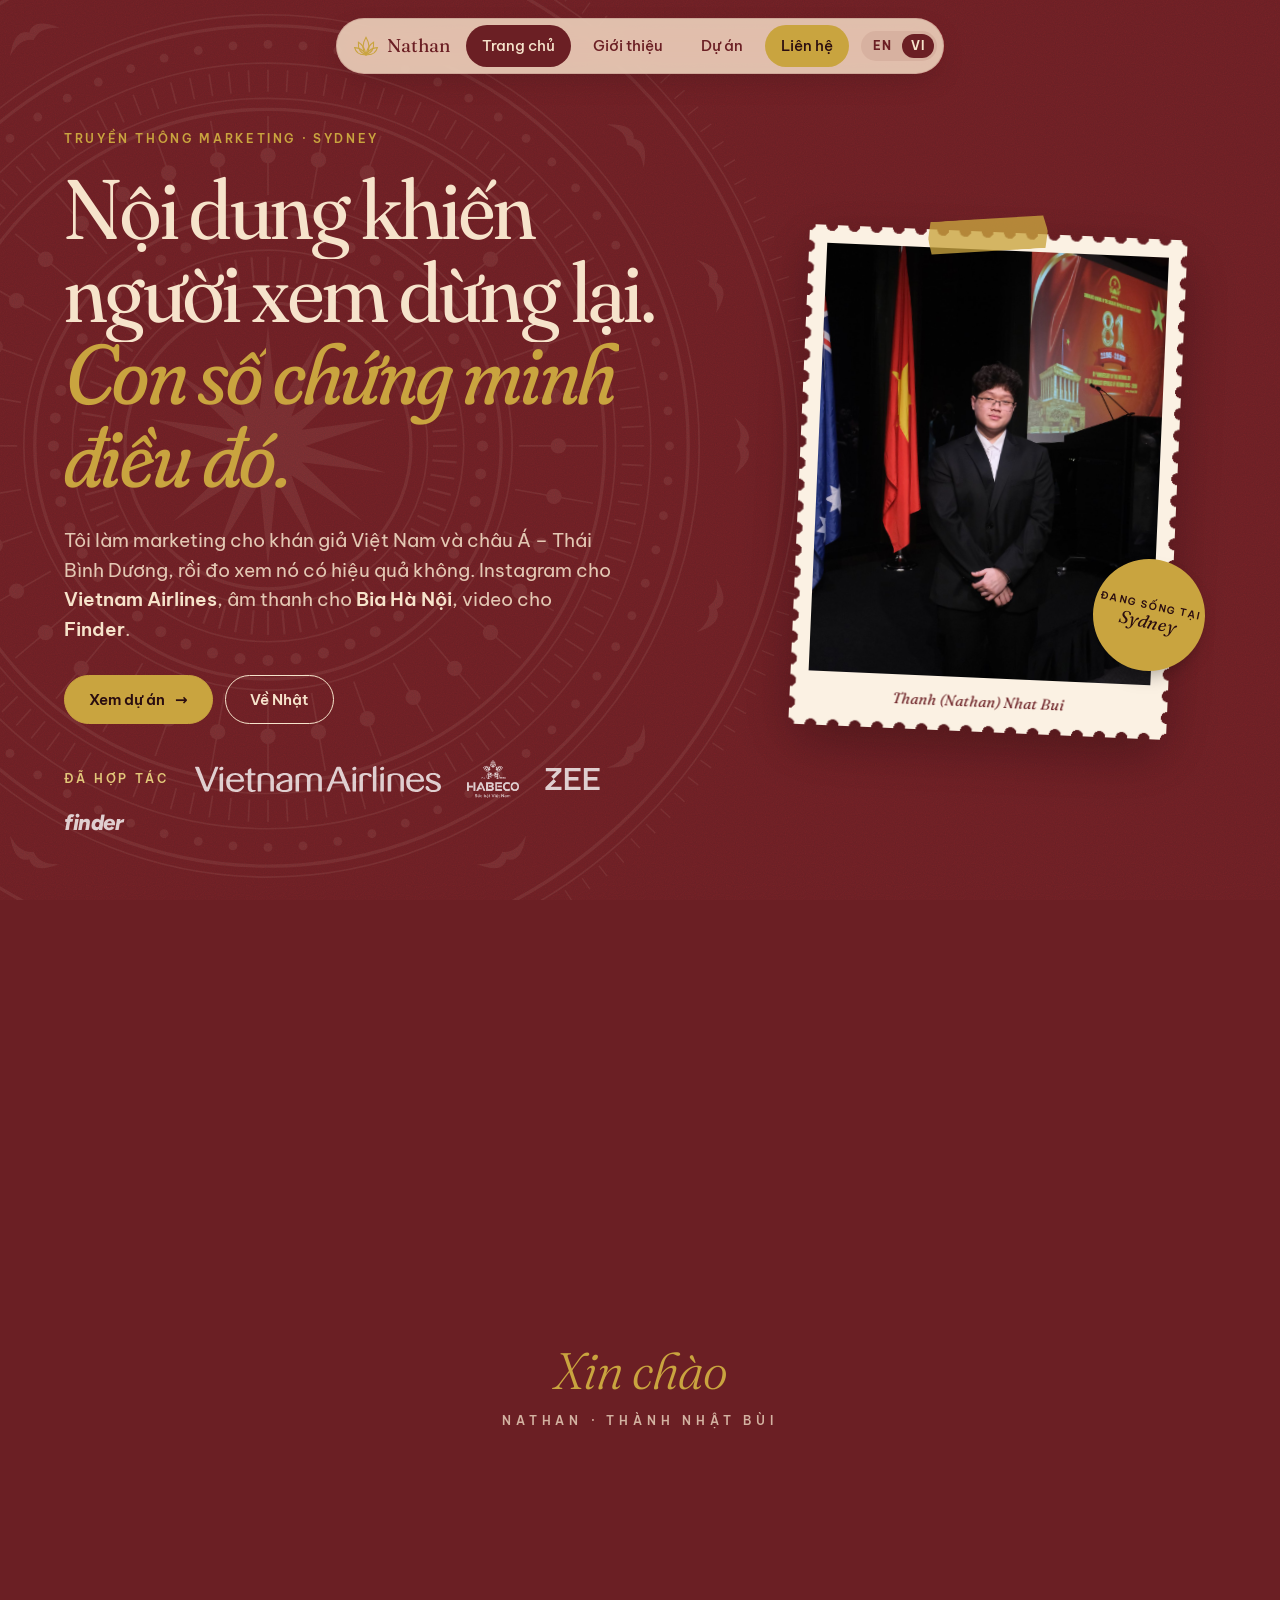
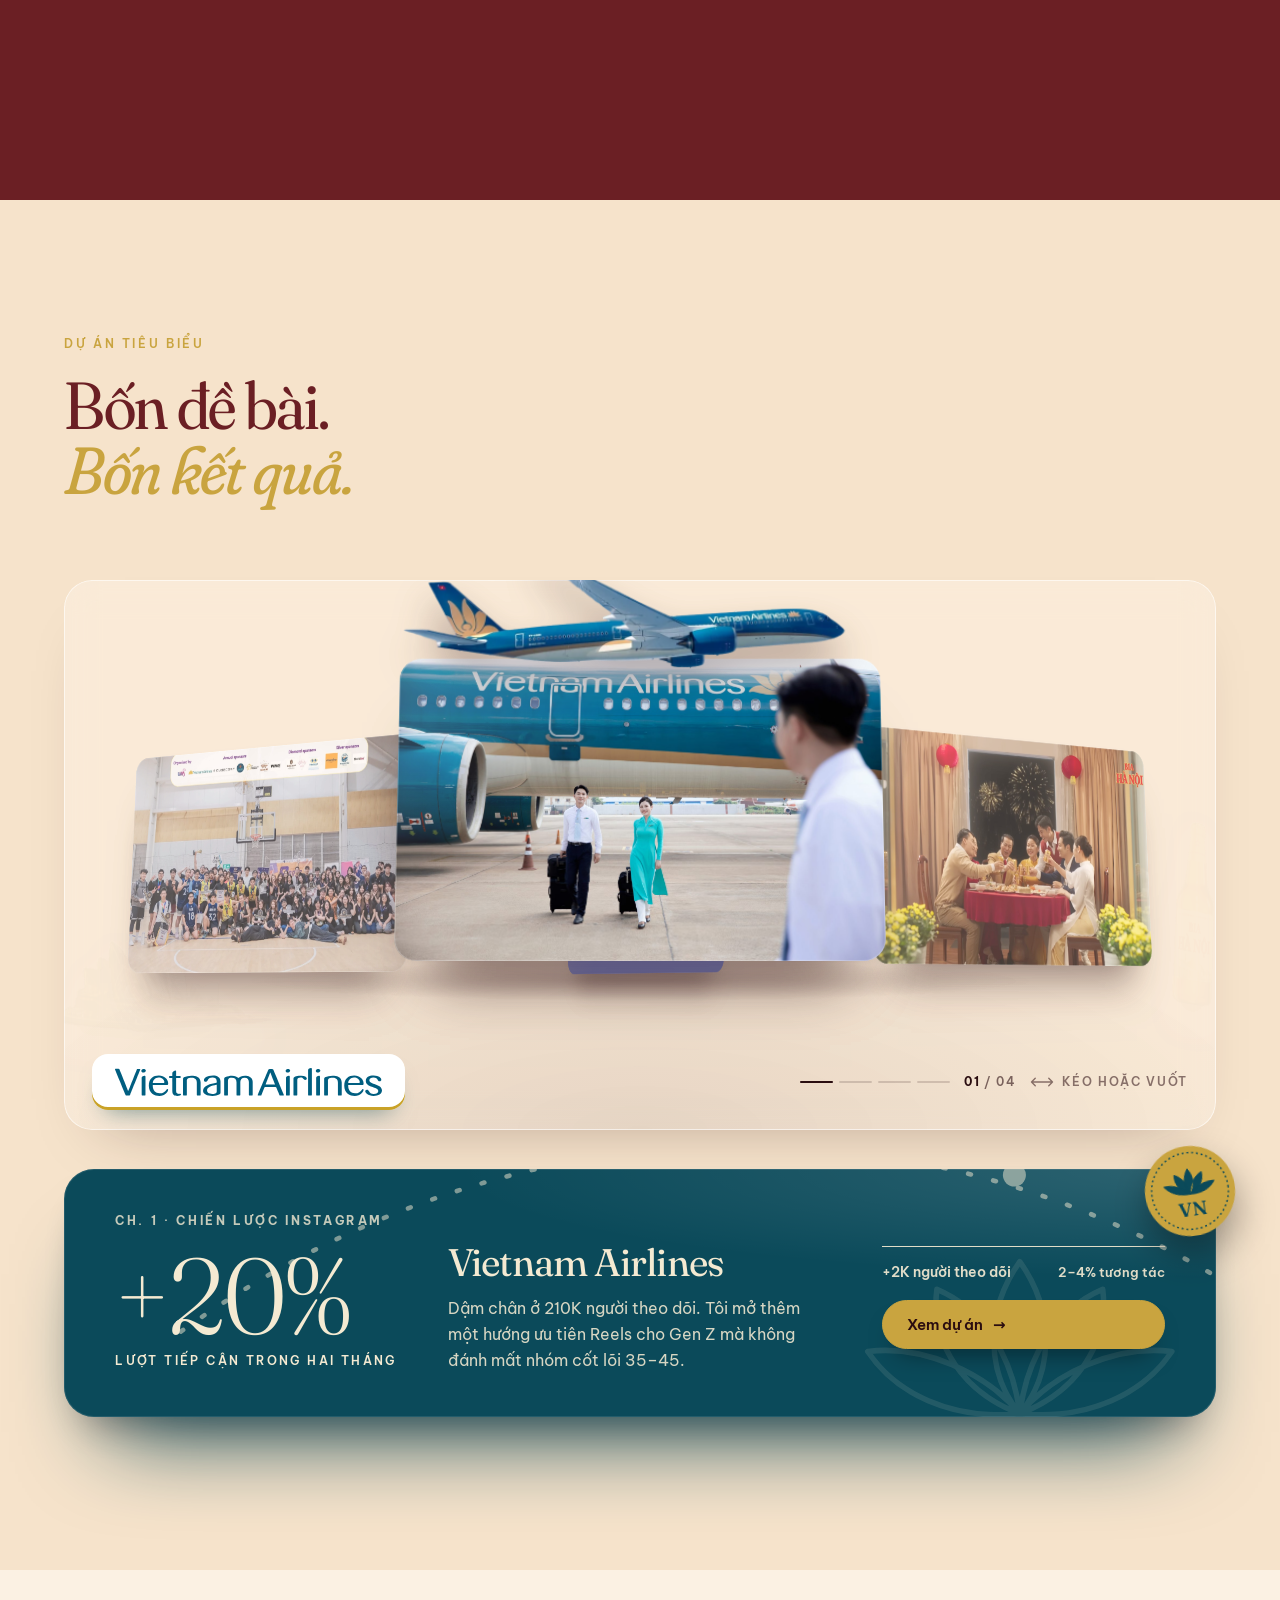
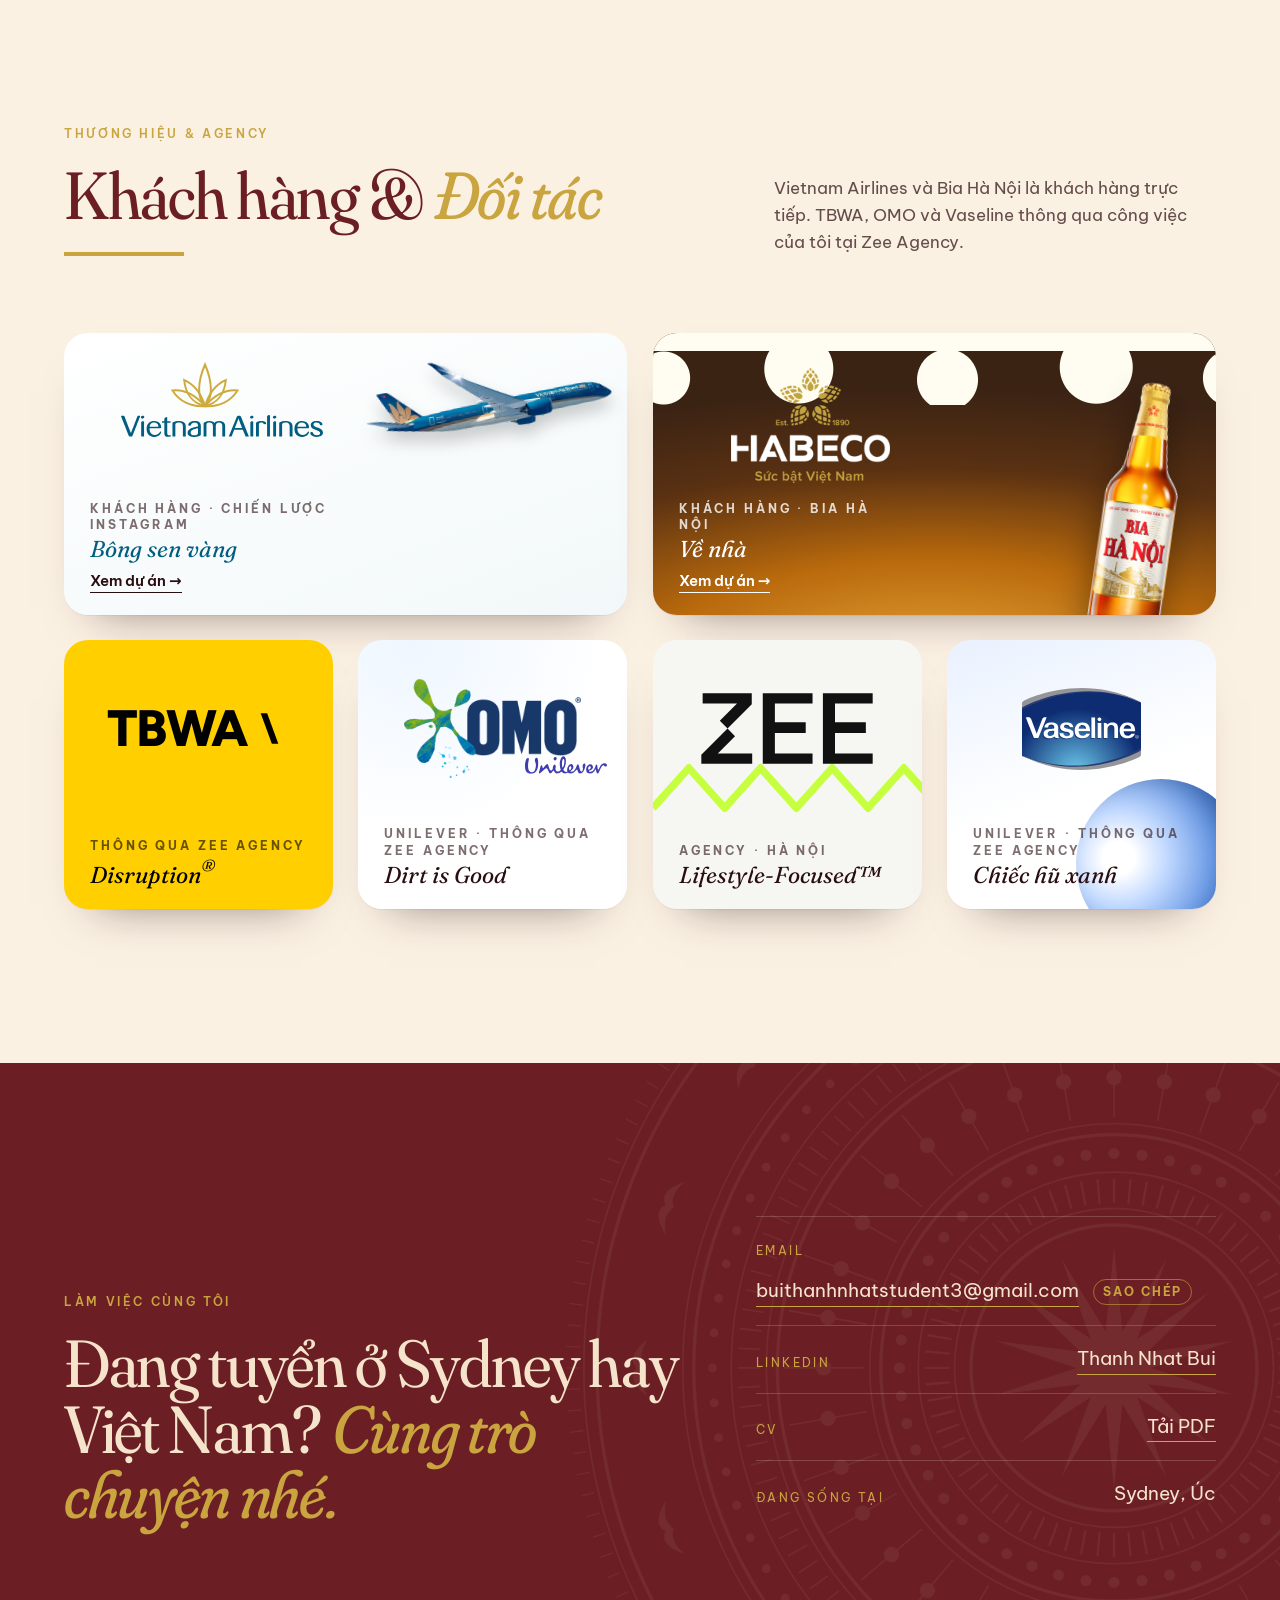
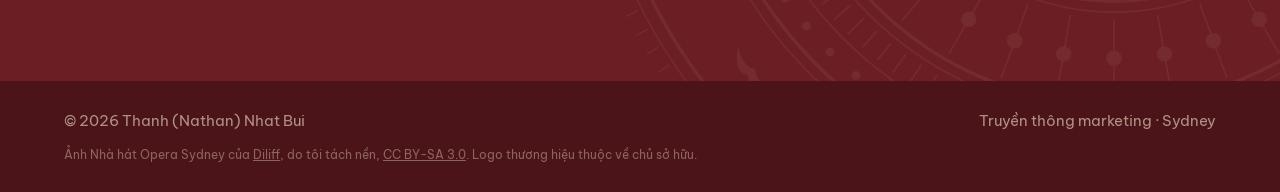
==== commit 3b91dc87: "Add files via upload" ====
--- a/vi/index.html
+++ b/vi/index.html
@@ -17,8 +17,8 @@
 <link href="../assets/favicon.svg" rel="icon" type="image/svg+xml"/>
 <link href="https://fonts.googleapis.com" rel="preconnect"/>
 <link crossorigin="" href="https://fonts.gstatic.com" rel="preconnect"/>
-<link href="https://fonts.googleapis.com/css2?family=Dancing+Script:wght@500;600&amp;family=Be+Vietnam+Pro:wght@400;500;600&amp;family=Figtree:ital,wght@0,600;0,700;1,800&amp;family=Fraunces:ital,opsz,wght,SOFT@0,9..144,300..600,0..100;1,9..144,300..600,0..100&amp;display=swap" rel="stylesheet"/>
-<link href="../assets/css/style.css?v=20261124i" rel="stylesheet"/>
+<link href="https://fonts.googleapis.com/css2?family=Be+Vietnam+Pro:wght@400;500;600&amp;family=Figtree:ital,wght@0,600;0,700;1,800&amp;family=Fraunces:ital,opsz,wght,SOFT@0,9..144,300..600,0..100;1,9..144,300..600,0..100&amp;display=swap" rel="stylesheet"/>
+<link href="../assets/css/style.css?v=20261128a" rel="stylesheet"/>
 <link href="https://heynathanbui.github.io/index.html" hreflang="en" rel="alternate"/>
 <link href="https://heynathanbui.github.io/vi/index.html" hreflang="vi" rel="alternate"/>
 </head>
@@ -55,14 +55,10 @@
 <div class="hero__actions reveal" data-delay="3"><a class="btn btn--gold" href="projects.html">Xem dự án <span class="arrow">→</span></a> <a class="btn btn--ghost" href="about.html">Về Nhật</a></div>
 <div aria-label="Các thương hiệu tôi đã hợp tác" class="hero__logos reveal" data-delay="3">
 <span class="hero__logos-k">Đã hợp tác</span>
-<img alt="Vietnam Airlines" height="26" src="../assets/img/logos/brands/vietnam-airlines.svg"/>
-<img alt="HABECO, nhà sản xuất Bia Hà Nội" height="38" src="../assets/img/logos/brands/habeco.png"/>
-<img alt="Zee Agency" height="22" src="../assets/img/logos/brands/zee.svg"/>
+<img alt="Vietnam Airlines" height="26" src="../assets/img/logos/brands/vietnam-airlines.svg" width="246"/>
+<img alt="HABECO, nhà sản xuất Bia Hà Nội" height="38" src="../assets/img/logos/brands/habeco.png" width="52"/>
+<img alt="Zee Agency" height="22" src="../assets/img/logos/brands/zee.svg" width="54"/>
 <span aria-label="Finder" class="hero__logos-finder">finder</span>
-</div>
-<p class="sig reveal" data-delay="3">— Nhật<small>Sydney · Hà Nội</small></p>
-<div class="reveal" data-delay="3">
-<div aria-label="Tạm dừng hoặc phát hiệu ứng sóng âm" class="wave" data-step="2" role="button" tabindex="0"></div>
 </div>
 </div>
 <div class="hero__photo reveal" data-delay="2">
@@ -76,9 +72,7 @@
 <div aria-hidden="true" class="sticker"><span><small>Đang sống tại</small>Sydney</span></div>
 </div>
 </div>
-<a class="scroll-cue" href="#work">Cuộn xuống</a>
 </header>
-<div aria-hidden="true" class="ticker"><div class="ticker__in"><span>Chiến lược nội dung</span><span>Thiết kế âm thanh</span><span>Video</span><span>Việt Nam</span><span>Sydney</span><span>APAC</span> <span>Chiến lược nội dung</span><span>Thiết kế âm thanh</span><span>Video</span><span>Việt Nam</span><span>Sydney</span><span>APAC</span></div></div>
 <!-- TWO SIDES -->
 <section class="section section--paper twosides">
 <div class="wrap">
@@ -116,16 +110,16 @@
 <div aria-label="Các dự án tiêu biểu" aria-roledescription="carousel" class="reel reveal" role="region">
 <div class="reel__stage">
 <div class="reel__ring"><div class="reel__orbit">
-<a aria-label="Vietnam Airlines" class="reel__item reel__item--vna" data-cursor="Xem" data-i="0" href="work/vietnam-airlines.html">
+<a aria-label="Vietnam Airlines" class="reel__item reel__item--vna" data-i="0" href="work/vietnam-airlines.html">
 <div class="reel__img"><img alt="Tổ bay Vietnam Airlines đi bộ cạnh máy bay" height="1200" loading="lazy" src="../assets/img/vna-crew-tarmac.jpg" width="900"/></div>
 </a>
-<a aria-label="Bia Hà Nội · Tết 2025" class="reel__item reel__item--beer" data-cursor="Xem" data-i="1" href="work/beer-hanoi.html">
+<a aria-label="Bia Hà Nội · Tết 2025" class="reel__item reel__item--beer" data-i="1" href="work/beer-hanoi.html">
 <div class="reel__img"><img alt="Một gia đình nâng ly trong bữa cơm Tết, cảnh trong TVC Bia Hà Nội" height="1200" loading="lazy" src="../assets/img/beer-dinner.jpg" width="900"/></div>
 </a>
-<a aria-label="Finder" class="reel__item reel__item--finder" data-cursor="Xem" data-i="2" href="work/finder.html">
+<a aria-label="Finder" class="reel__item reel__item--finder" data-i="2" href="work/finder.html">
 <div class="reel__img"><div class="fc reel__fc"><div class="fc__top"><span class="fc__logo">finder</span><span class="fc__pill">Thực tập</span></div><p class="fc__h" style="color:#fff">Nội dung tài chính, <em>đáng để dừng lướt.</em></p><div class="fc__rows"><div class="fc__row best"><i>₿</i><span>Crypto Finder</span><b>Lựa chọn hàng đầu</b></div><div class="fc__row"><i>▶</i><span>Video · SEO</span></div></div></div></div>
 </a>
-<a aria-label="UAVS NSW" class="reel__item reel__item--uavs" data-cursor="Xem" data-i="3" href="work/uavs.html">
+<a aria-label="UAVS NSW" class="reel__item reel__item--uavs" data-i="3" href="work/uavs.html">
 <div class="reel__img"><img alt="Mọi người tại UAVS Sports Day chụp ảnh trên sân bóng rổ" height="1200" loading="lazy" src="../assets/img/community-sportday.jpg" width="900"/></div>
 </a>
 </div></div>
@@ -182,45 +176,45 @@
 <h2 class="display h2 reveal" data-delay="1">Khách hàng &amp; <em>Đối tác</em></h2>
 <hr class="rule reveal" data-delay="2"/>
 </div>
-<p class="section__note reveal" data-delay="2">Từ tập đoàn hàng tiêu dùng toàn cầu, hãng hàng không quốc gia đến các agency sáng tạo.</p>
+<p class="section__note reveal" data-delay="2">Vietnam Airlines và Bia Hà Nội là khách hàng trực tiếp. TBWA, OMO và Vaseline thông qua công việc của tôi tại Zee Agency.</p>
 </div>
 <div class="brands">
-<article class="brand brand--vna brand--big" data-cursor="VNA">
+<article class="brand brand--vna brand--big">
 <svg aria-hidden="true" class="lotus" viewbox="0 0 120 80"><g fill="none" stroke="#c9a227" stroke-linecap="round" stroke-width="3"><path d="M60 74C48 62 48 38 60 10c12 28 12 52 0 64z"></path><path d="M60 74C42 70 30 56 28 34c14 6 26 20 32 40z"></path><path d="M60 74c18-4 30-18 32-40-14 6-26 20-32 40z"></path><path d="M60 74C38 76 20 66 10 50c18-2 36 8 50 24z"></path><path d="M60 74c22 2 40-8 50-24-18-2-36 8-50 24z"></path></g></svg>
 <img alt="" aria-hidden="true" class="brand__plane" height="259" src="../assets/img/vna-plane-cutout.png" width="858"/>
-<div class="brand__logo"><img alt="Vietnam Airlines" src="../assets/img/logos/brands/vietnam-airlines.svg"/></div>
+<div class="brand__logo"><img alt="Vietnam Airlines" height="14" loading="lazy" src="../assets/img/logos/brands/vietnam-airlines.svg" width="132"/></div>
 <p class="brand__k">Khách hàng · Chiến lược Instagram</p><p class="brand__t">Bông sen vàng</p>
 <a class="brand__go" href="work/vietnam-airlines.html">Xem dự án <span class="arrow">→</span></a>
 </article>
-<article class="brand brand--bia brand--big" data-cursor="Dô!">
+<article class="brand brand--bia brand--big">
 <span aria-hidden="true" class="bubbles"><i></i><i></i><i></i><i></i><i></i><i></i><i></i></span>
 <span aria-hidden="true" class="foam"></span>
 <img alt="" aria-hidden="true" class="brand__bottle" height="875" src="../assets/img/beer/bottle-bia-ha-noi.png" width="256"/>
-<div class="brand__logo"><img alt="HABECO, nhà sản xuất Bia Hà Nội" src="../assets/img/logos/brands/habeco.png"/></div>
+<div class="brand__logo"><img alt="HABECO, nhà sản xuất Bia Hà Nội" height="145" loading="lazy" src="../assets/img/logos/brands/habeco.png" width="200"/></div>
 <p class="brand__k">Khách hàng · Bia Hà Nội</p><p class="brand__t">Về nhà</p>
 <a class="brand__go" href="work/beer-hanoi.html">Xem dự án <span class="arrow">→</span></a>
 </article>
-<article class="brand brand--tbwa" data-cursor="TBWA\">
+<article class="brand brand--tbwa">
 <span aria-hidden="true" class="brand__slash"></span>
-<div class="brand__logo"><img alt="" src="../assets/img/logos/brands/tbwa.svg"/><b>TBWA</b></div>
-<p class="brand__k">Agency</p><p class="brand__t">Disruption<sup>®</sup></p>
+<div class="brand__logo"><img alt="" height="400" loading="lazy" src="../assets/img/logos/brands/tbwa.svg" width="400"/><b>TBWA</b></div>
+<p class="brand__k">Thông qua Zee Agency</p><p class="brand__t">Disruption<sup>®</sup></p>
 <span class="sr-only">TBWA</span>
 </article>
-<article class="brand brand--omo" data-cursor="OMO">
+<article class="brand brand--omo">
 <span aria-hidden="true" class="bubbles"><i></i><i></i><i></i><i></i><i></i><i></i><i></i></span>
-<div class="brand__logo"><img alt="OMO" src="../assets/img/logos/brands/omo.png"/></div>
-<div class="brand__sub"><img alt="Unilever" src="../assets/img/logos/brands/unilever.svg"/></div>
-<p class="brand__k">Unilever · Giặt tẩy</p><p class="brand__t">Dirt is Good</p>
-</article>
-<article class="brand brand--zee" data-cursor="ZEE">
+<div class="brand__logo"><img alt="OMO" height="504" loading="lazy" src="../assets/img/logos/brands/omo.png" width="900"/></div>
+<div class="brand__sub"><img alt="Unilever" height="214" loading="lazy" src="../assets/img/logos/brands/unilever.svg" width="1000"/></div>
+<p class="brand__k">Unilever · thông qua Zee Agency</p><p class="brand__t">Dirt is Good</p>
+</article>
+<article class="brand brand--zee">
 <svg aria-hidden="true" class="zz" preserveaspectratio="none" viewbox="0 0 300 60"><path d="M0 50 L40 10 L80 50 L120 10 L160 50 L200 10 L240 50 L280 10 L320 50"></path></svg>
-<div class="brand__logo"><img alt="ZEE Agency" src="../assets/img/logos/brands/zee.svg"/></div>
+<div class="brand__logo"><img alt="ZEE Agency" height="32" loading="lazy" src="../assets/img/logos/brands/zee.svg" width="79"/></div>
 <p class="brand__k">Agency · Hà Nội</p><p class="brand__t">Lifestyle-Focused™</p>
 </article>
-<article class="brand brand--vaseline" data-cursor="Vaseline">
+<article class="brand brand--vaseline">
 <span aria-hidden="true" class="drop"></span>
-<div class="brand__logo"><img alt="Vaseline" src="../assets/img/logos/brands/vaseline.svg"/></div>
-<p class="brand__k">Unilever · Chăm sóc da</p><p class="brand__t">Chiếc hũ xanh</p>
+<div class="brand__logo"><img alt="Vaseline" height="140" loading="lazy" src="../assets/img/logos/brands/vaseline.svg" width="203"/></div>
+<p class="brand__k">Unilever · thông qua Zee Agency</p><p class="brand__t">Chiếc hũ xanh</p>
 </article>
 </div>
 </div>
@@ -235,7 +229,6 @@
 </div>
 <ul class="contact__list reveal" data-delay="2">
 <li><span>Email</span><span class="contact__val"><a href="mailto:buithanhnhatstudent3@gmail.com">buithanhnhatstudent3@gmail.com</a><button aria-label="Sao chép địa chỉ email" class="copy" data-copy="buithanhnhatstudent3@gmail.com">Sao chép</button></span></li>
-<li><span>Điện thoại</span><a href="tel:+61490324875">0490 324 875</a></li>
 <li><span>LinkedIn</span><a href="https://www.linkedin.com/in/bui-thanh-nhat-42ab19323/" rel="noopener" target="_blank">Thanh Nhat Bui</a></li>
 <li><span>CV</span><a href="../assets/Thanh-Nhat-Bui-CV.pdf" rel="noopener" target="_blank">Tải PDF</a></li>
 <li><span>Đang sống tại</span><span>Sydney, Úc</span></li>
@@ -246,6 +239,6 @@
 <footer class="footer">
 <div class="wrap"><span>© <span data-year=""></span> Thanh (Nathan) Nhat Bui</span> <span>Truyền thông marketing · Sydney</span> <small class="footer__credit">Ảnh Nhà hát Opera Sydney của <a href="https://commons.wikimedia.org/wiki/File:Sydney_Opera_House_-_Dec_2008.jpg" rel="noopener">Diliff</a>, do tôi tách nền, <a href="https://creativecommons.org/licenses/by-sa/3.0/" rel="noopener">CC BY-SA 3.0</a>. Logo thương hiệu thuộc về chủ sở hữu.</small></div>
 </footer>
-<script src="../assets/js/main.js?v=20261124i"></script>
+<script src="../assets/js/main.js?v=20261128a"></script>
 </body>
 </html>
--- a/assets/css/style.css
+++ b/assets/css/style.css
@@ -448,11 +448,11 @@
    Signature layer: intro curtain, page transitions, cursor,
    scroll progress, signature, magnetic buttons
    ========================================================== */
-:root { --script: "Dancing Script", "Brush Script MT", cursive; }
+:root { --script: var(--serif); }
 
 /* intro curtain / page transition */
 .curtain { position: fixed; inset: 0; z-index: 200; background: var(--oxblood); color: var(--cream); display: grid; place-items: center; pointer-events: none;
-  transform: translateY(-100%); transition: transform .7s cubic-bezier(.7, 0, .2, 1); }
+  transform: translateY(-100%); transition: transform .4s cubic-bezier(.7, 0, .2, 1); }
 .curtain.is-on { transform: translateY(0); pointer-events: auto; }
 .curtain.is-off { transform: translateY(100%); }
 .curtain__inner { display: grid; justify-items: center; gap: 18px; text-align: center; }
@@ -461,7 +461,7 @@
 .curtain__bars i:nth-child(odd) { animation-delay: -.5s; }
 .curtain__bars i:nth-child(3n) { animation-delay: -.25s; }
 @keyframes cbar { 0%, 100% { height: 18%; } 50% { height: 100%; } }
-.curtain__hi { font: 400 clamp(30px, 4vw, 52px)/1 var(--script); color: var(--gold); }
+.curtain__hi { font: italic 300 clamp(32px, 4vw, 52px)/1 var(--serif); color: var(--gold); letter-spacing: -.02em; }
 .curtain__name { font: 600 12px/1 var(--sans); letter-spacing: .4em; text-transform: uppercase; opacity: .75; }
 
 /* scroll progress */
@@ -624,7 +624,7 @@
 .side--tech h3 { color: var(--cream); }
 .side ul { list-style: none; margin: 0; padding: 0; display: grid; gap: 0; }
 .side li { padding: 13px 0; border-top: 1px solid rgba(107, 31, 36, .15); font-size: 17px; }
-.side--tech li { border-top-color: rgba(246, 227, 203, .2); font-family: ui-monospace, SFMono-Regular, Menlo, monospace; font-size: 15px; }
+.side--tech li { border-top-color: rgba(246, 227, 203, .2); font-variant-numeric: tabular-nums; }
 .sides__x { align-self: center; width: 64px; height: 64px; border-radius: 50%; display: grid; place-items: center; background: var(--gold); color: var(--ink); font: 400 34px/1 var(--serif); }
 @media (max-width: 860px) { .sides { grid-template-columns: 1fr; } .sides__x { justify-self: center; } }
 
@@ -1378,3 +1378,125 @@
   .p3d:nth-child(even) .p3d__back { inset: -14% -12% 26% 30%; }
   .p3d__text { position: relative; z-index: 2; }
 }
+
+/* ==========================================================
+   Consolidation pass (Nov 2026 c)
+   One type scale, a hero that fits one screen, scrapbook
+   frames retired, 44px tap targets on touch.
+   ========================================================== */
+:root {
+  --fs-xs: 12px;                              /* labels, kickers (caps) */
+  --fs-sm: 15px;                              /* buttons, nav, small facts */
+  --fs-md: 17px;                              /* body */
+  --fs-lg: clamp(18px, 1.45vw, 21px);         /* lede, contact links */
+  --fs-xl: clamp(21px, 1.8vw, 26px);          /* card titles, lead */
+  --fs-2xl: clamp(28px, 3vw, 44px);           /* h3 */
+  --fs-h2: clamp(40px, 5.2vw, 76px);          /* section headings */
+  --fs-h1: clamp(46px, min(6.6vw, 10.6svh), 96px);
+}
+body { font-size: var(--fs-md); }
+.eyebrow, .side__k, .fc__pill, .reel__hint, .case-card__k, .brand__k, .hero__logos-k,
+.curtain__name, .reel__count, .footer__credit, .contact__list li span:first-child { font-size: var(--fs-xs); }
+.btn, .nav__link, .brand__go, .footer, .footer span { font-size: var(--fs-sm); }
+.hero__lede, .contact__list { font-size: var(--fs-lg); }
+.brand__t, .fc__h { font-size: var(--fs-xl); }
+.side h3, .case-card h3, .reel__info h3 { font-size: var(--fs-2xl); }
+.h2, .display.h2, .contact .display { font-size: var(--fs-h2); }
+.hero h1 { font-size: var(--fs-h1); }
+
+/* Home hero: content and the "Worked with" logos sit on the first screen. */
+.hero { padding: clamp(88px, 12svh, 112px) 0 clamp(28px, 5svh, 56px); }
+.hero__lede { margin-top: clamp(18px, 3svh, 28px); }
+.hero__actions { margin-top: clamp(20px, 3.4svh, 32px); }
+.hero__logos { margin-top: clamp(24px, 4svh, 40px); }
+.hero__photo { width: min(380px, 100%, 42svh); }
+@media (max-width: 980px) { .hero__photo { width: min(320px, 78%); } }
+
+/* Stamp frame, tilt, tape and sticker stay (the site's photo signature); the signature line and props stay retired. */
+.stamp figcaption { font-size: var(--fs-sm); }
+.sig, .prop { display: none !important; }
+
+/* Tap targets: at least 44px on touch screens. */
+@media (pointer: coarse), (max-width: 760px) {
+  .nav__lang a { min-width: 44px; min-height: 44px; display: inline-grid; place-items: center; padding: 0 10px; }
+  .copy { min-height: 44px; padding: 0 14px; display: inline-flex; align-items: center; }
+  .brand__go, .xp__link, .p3d__text a, .chapter-card a { min-height: 44px; display: inline-flex; align-items: center; }
+  .contact__list a { display: inline-flex; align-items: center; min-height: 44px; }
+  .footer a { display: inline-flex; align-items: center; min-height: 44px; }
+}
+.nav a.nav__link { font-size: var(--fs-sm); }
+.nav__brand { font-size: var(--fs-lg); }
+.nav__lang a, .copy, .brand__k, .brand__stat small, .reel__stats span, .fc__top b { font-size: var(--fs-xs); }
+.sides__x { font-size: var(--fs-2xl); }
+@media (max-width: 760px) { .nav a.nav__link { font-size: 14px; } }
+/* About page on the shared scale */
+.study__k { font-size: var(--fs-xs); }
+.xp__org, .role-pills li, .skill__in, .skill__d, .name-tag span { font-size: var(--fs-sm); }
+.study__note, .xp__card p { font-size: var(--fs-md); }
+.xp__when, .contact__val a { font-size: var(--fs-lg); }
+.about-bio__lead, .skill h3, .xp__card h3 { font-size: var(--fs-xl); }
+.study__deg { font-size: var(--fs-2xl); }
+.next-band .display { font-size: var(--fs-h2); }
+.about-hero h1.display, .projects-head h1.display { font-size: var(--fs-h1); }
+/* Projects page on the shared scale */
+.chapter-index a span { font-size: var(--fs-sm); }
+.p3d__kick .chapter { font-size: var(--fs-md); }
+.projects-head .lede, .p3d__text .project__lead { font-size: var(--fs-lg); }
+.p3d__text h2 { font-size: var(--fs-h2); }
+@media (pointer: coarse), (max-width: 760px) {
+  .nav a.nav__link { min-height: 44px; display: inline-flex; align-items: center; padding-block: 0; }
+  .nav__brand { min-height: 44px; min-width: 44px; justify-content: center; }
+  .skip:focus { min-height: 44px; display: inline-flex; align-items: center; }
+}
+/* Phone nav: 44px-tall targets that still fit 375px. */
+@media (max-width: 760px) {
+  .nav__lang { padding: 2px; margin-left: 2px; }
+  .nav__lang a { min-width: 36px; padding: 0 6px; }
+  .nav a.nav__link { padding-inline: 9px; font-size: 13px; }
+  .nav__brand { min-width: 34px; margin-right: 0; }
+}
+/* Headline words (about, projects) */
+.split-css .w > span { animation-duration: .95s; animation-timing-function: cubic-bezier(.16, 1, .3, 1); animation-delay: calc(var(--i) * 50ms + 120ms); }
+
+/* ---------- Home hero entrance (Nov 2026 d) ----------
+   One sequence that starts as the curtain clears (html.hero-go):
+   drum settles, photo wipes open, headline rises word by word with a beat
+   before the gold line, then lede, buttons and logos follow. ~1.4s in all. */
+:root { --out: cubic-bezier(.16, 1, .3, 1); }
+.hero .drum { opacity: 0; scale: .86; transition: opacity 1.6s ease, scale 2.2s var(--out); }
+.hero-go .hero .drum { opacity: .07; scale: 1; }
+.hero .reveal, .hero .reveal.is-in { opacity: 0; translate: 0 34px; transition: opacity .8s ease, translate 1.1s var(--out); transition-delay: var(--hd, 0s); }
+.hero-go .hero .reveal { opacity: 1; translate: 0 0; }
+.hero .eyebrow { --hd: .05s; }
+.hero__lede { --hd: .5s; }
+.hero__actions { --hd: .6s; }
+.hero__logos { --hd: .72s; }
+/* photo: the stamp pops up and settles into its tilt, then the tape sticks and the sticker lands */
+.hero .hero__photo.reveal { opacity: 1; translate: none; }
+.hero .hero__photo .stamp-wrap, .hero .hero__photo .tape, .hero .hero__photo .sticker { opacity: 0; }
+.hero-go .hero .hero__photo .stamp-wrap { opacity: 1; animation: heroPop 1.1s .15s cubic-bezier(.34, 1.4, .64, 1) backwards; }
+.hero-go .hero .hero__photo .tape { opacity: 1; animation: heroTape .45s .85s var(--out) backwards; }
+.hero-go .hero .hero__photo .sticker { opacity: 1; animation: heroSticker .7s 1s cubic-bezier(.34, 1.6, .64, 1) backwards; }
+@keyframes heroPop { from { opacity: 0; translate: 0 70px; scale: .82; rotate: -6deg; } 40% { opacity: 1; } }
+@keyframes heroTape { from { opacity: 0; scale: 1.6 1.6; } }
+@keyframes heroSticker { from { opacity: 0; scale: 0; rotate: -60deg; } }
+/* headline: words wait for the curtain, then rise; the gold line lands a beat later */
+.hero .split-css .w > span { animation-duration: .95s; animation-timing-function: var(--out); animation-delay: calc(var(--i) * 45ms + .1s); animation-play-state: paused; }
+.hero .split-css em .w > span { animation-delay: calc(var(--i) * 45ms + .3s); }
+.hero-go .hero .split-css .w > span { animation-play-state: running; }
+@media (prefers-reduced-motion: reduce) {
+  .hero .drum { scale: 1; transition: opacity .3s; }
+  .hero .reveal, .hero .reveal.is-in { translate: none; transition: opacity .3s; }
+  .hero-go .hero .hero__photo .stamp-wrap, .hero-go .hero .hero__photo .tape, .hero-go .hero .hero__photo .sticker { animation: none; }
+  .hero .split-css .w > span { transform: none; animation: none; }
+}
+
+/* Scroll reveal: a smooth pop up, noticeable on every section (Nov 2026 e). */
+.reveal { opacity: 0; translate: 0 48px; scale: .96; transition: opacity .9s ease, translate 1.1s cubic-bezier(.16, 1, .3, 1), scale 1.1s cubic-bezier(.16, 1, .3, 1); }
+.reveal.is-in { opacity: 1; translate: 0 0; scale: 1; }
+.reveal[data-delay="1"] { transition-delay: .1s; }
+.reveal[data-delay="2"] { transition-delay: .2s; }
+.reveal[data-delay="3"] { transition-delay: .3s; }
+.reel.reveal { scale: none; }
+.hero .reveal { scale: none; }
+@media (prefers-reduced-motion: reduce) { .reveal { translate: none; scale: none; transition: opacity .4s; } }
